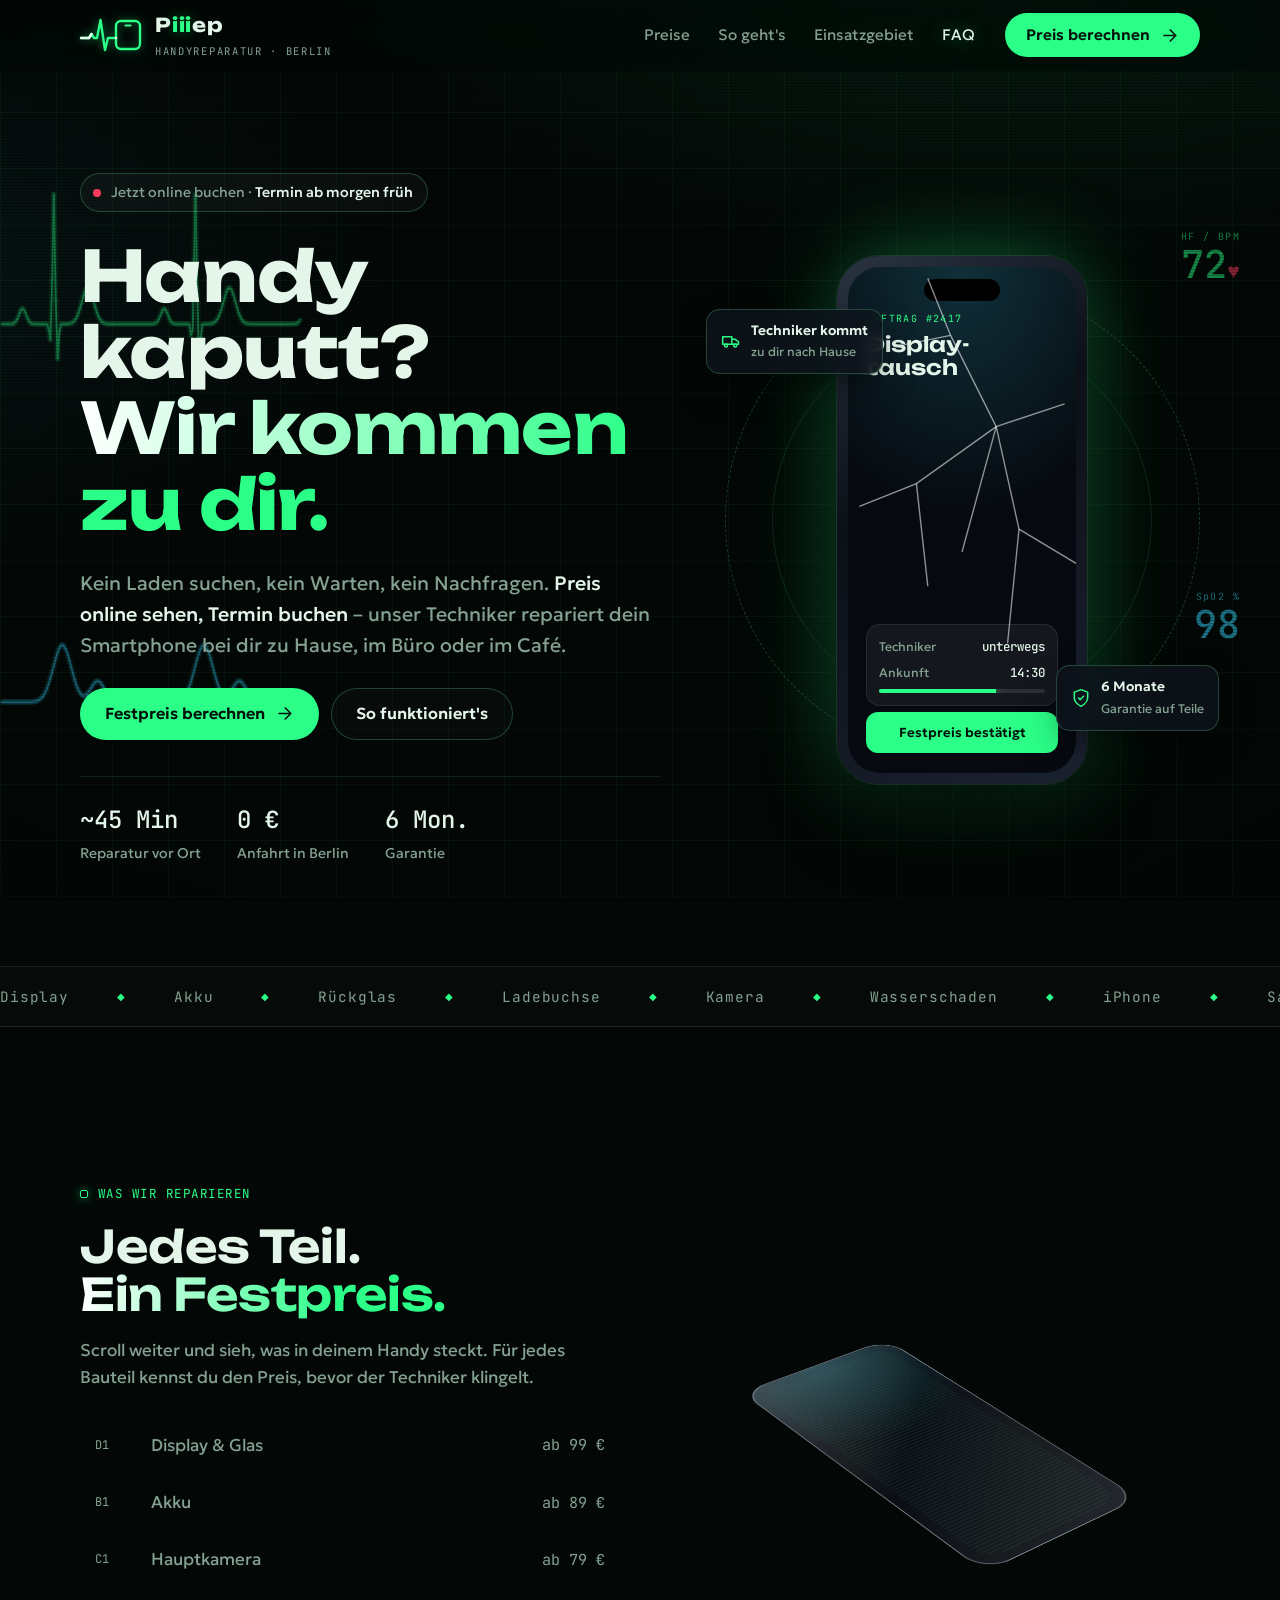
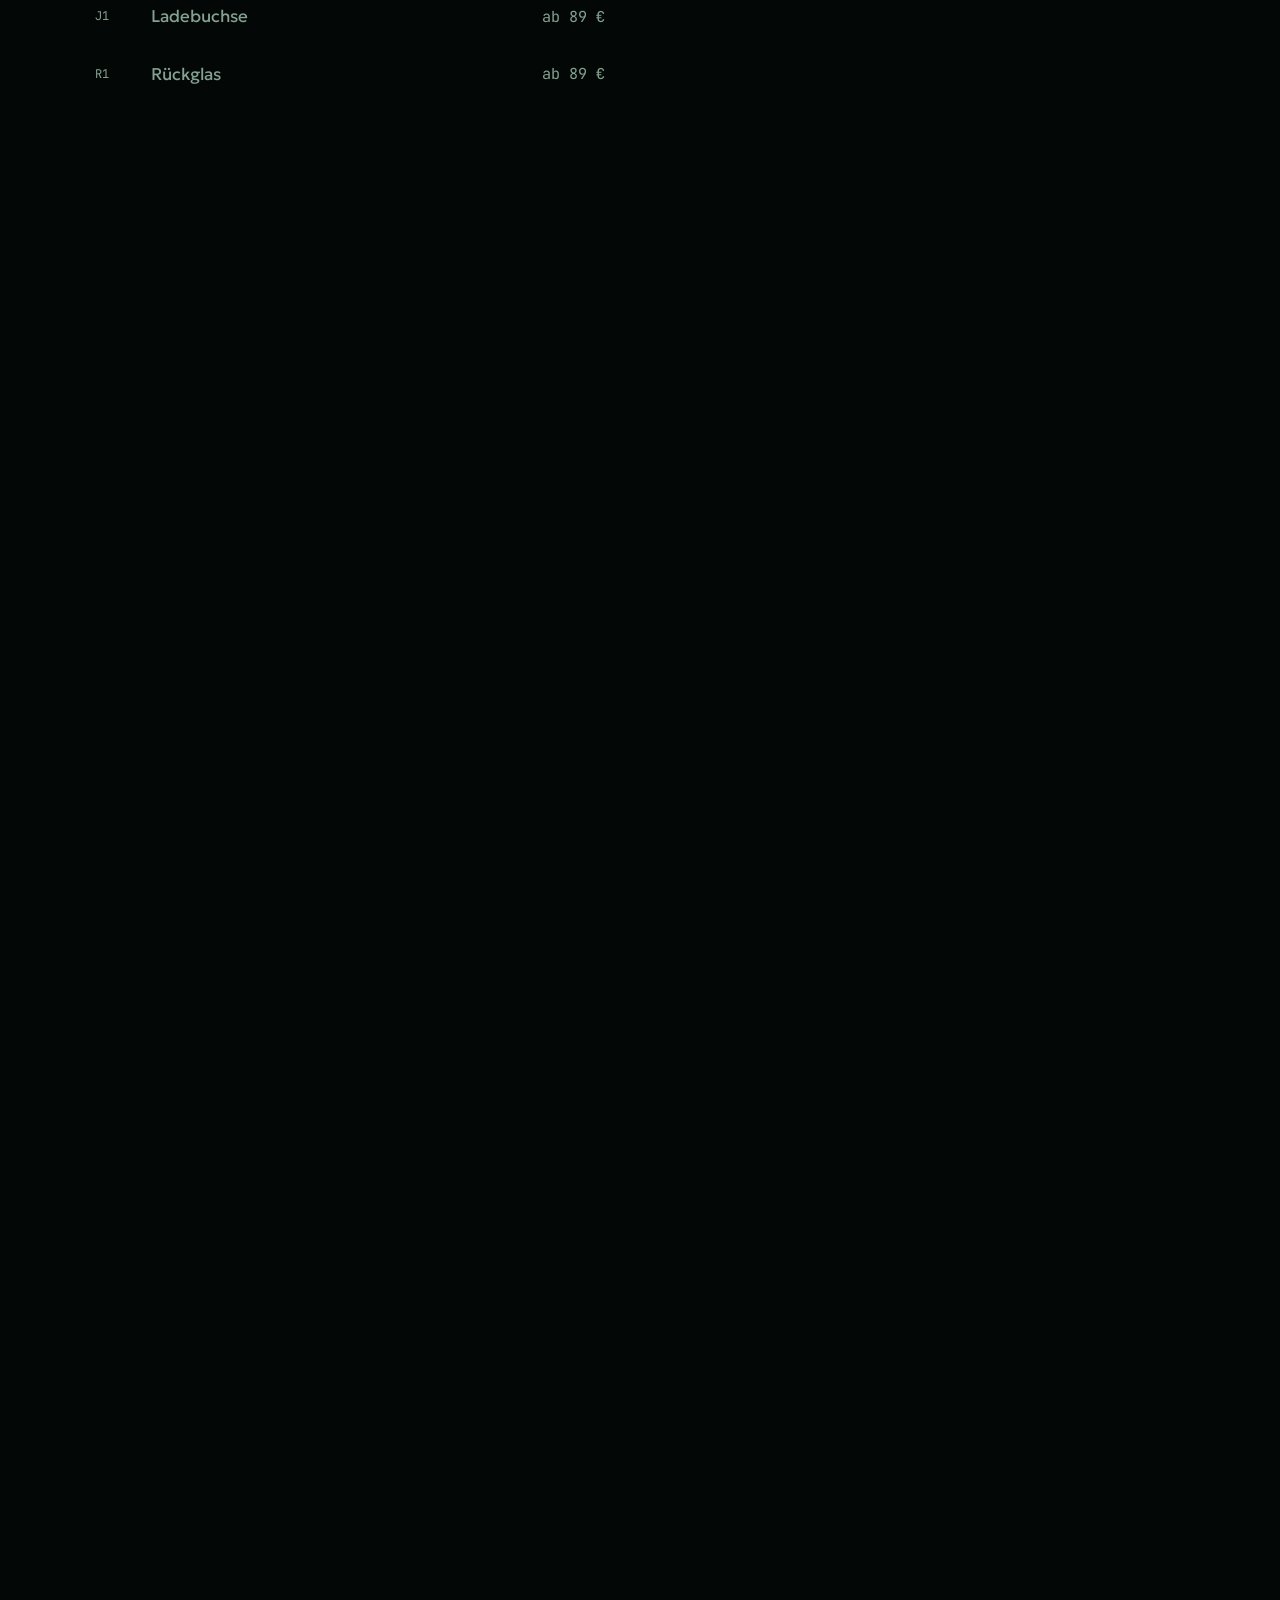
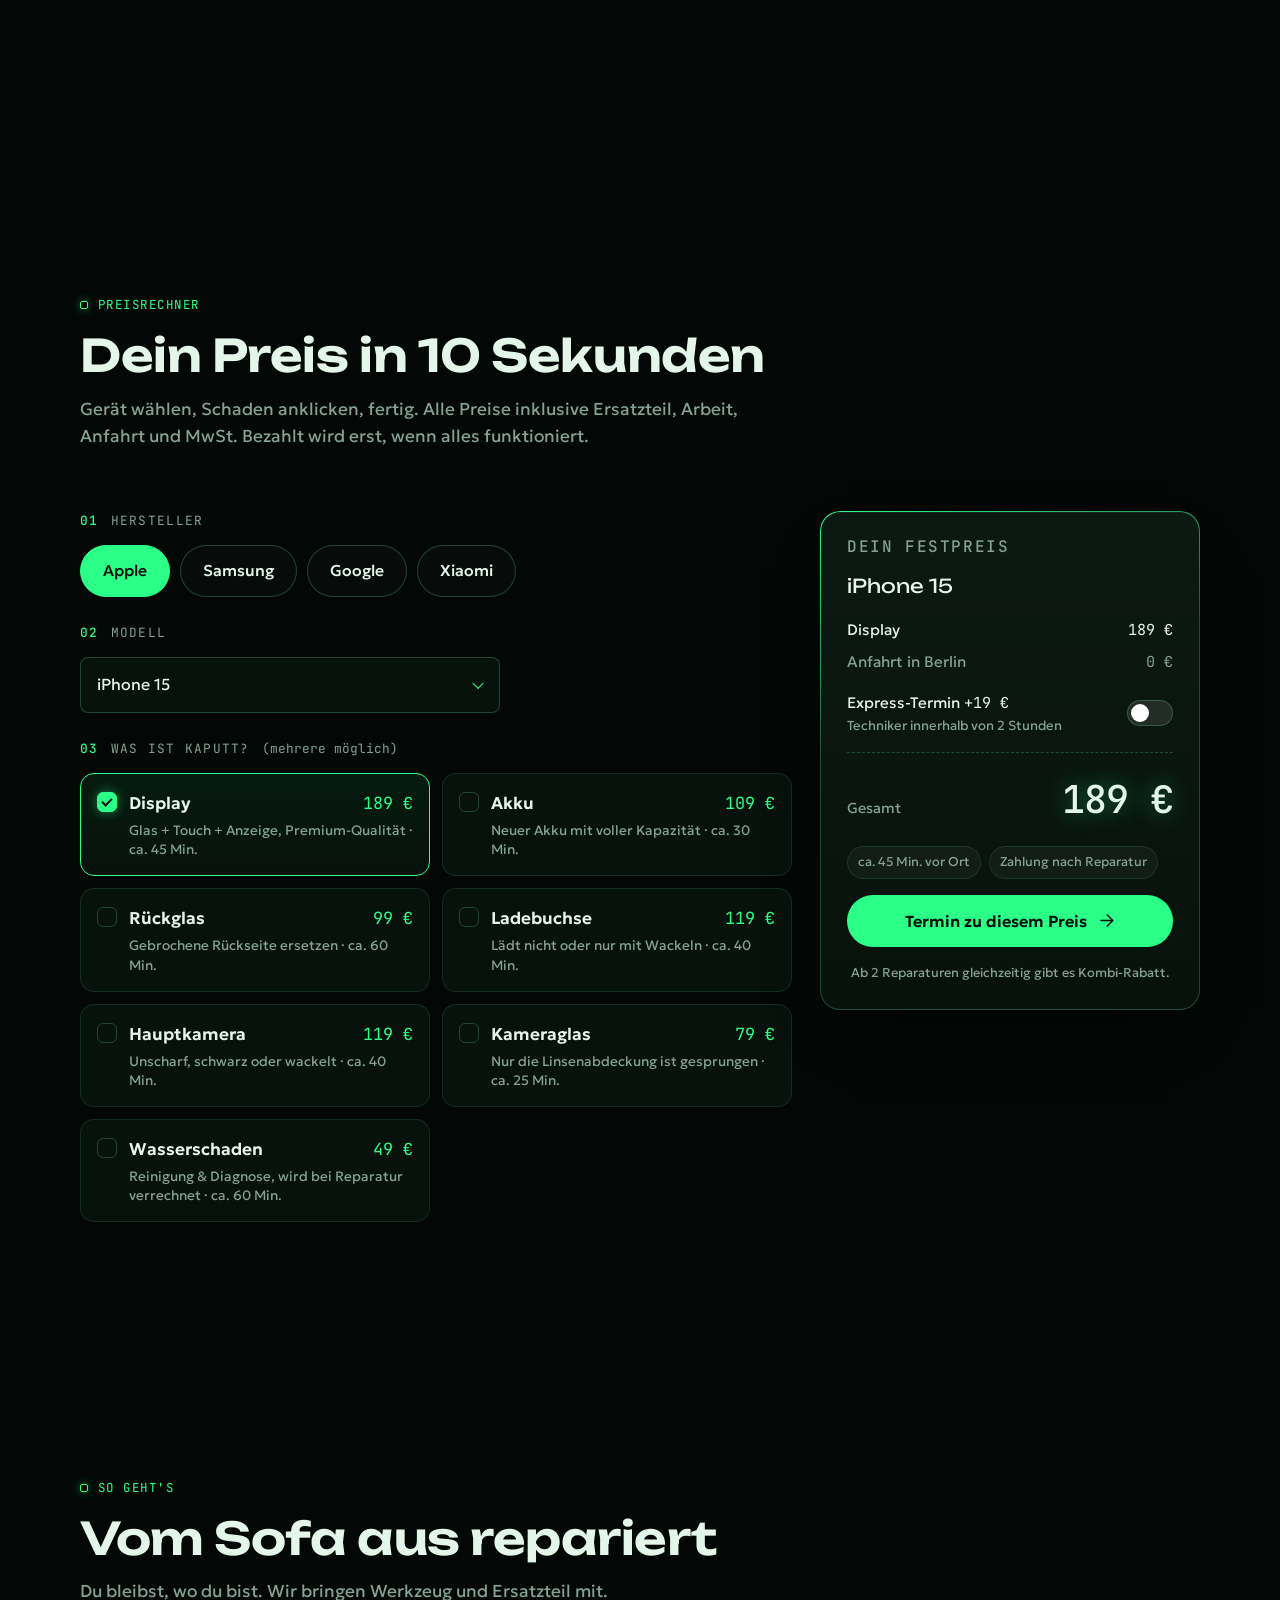
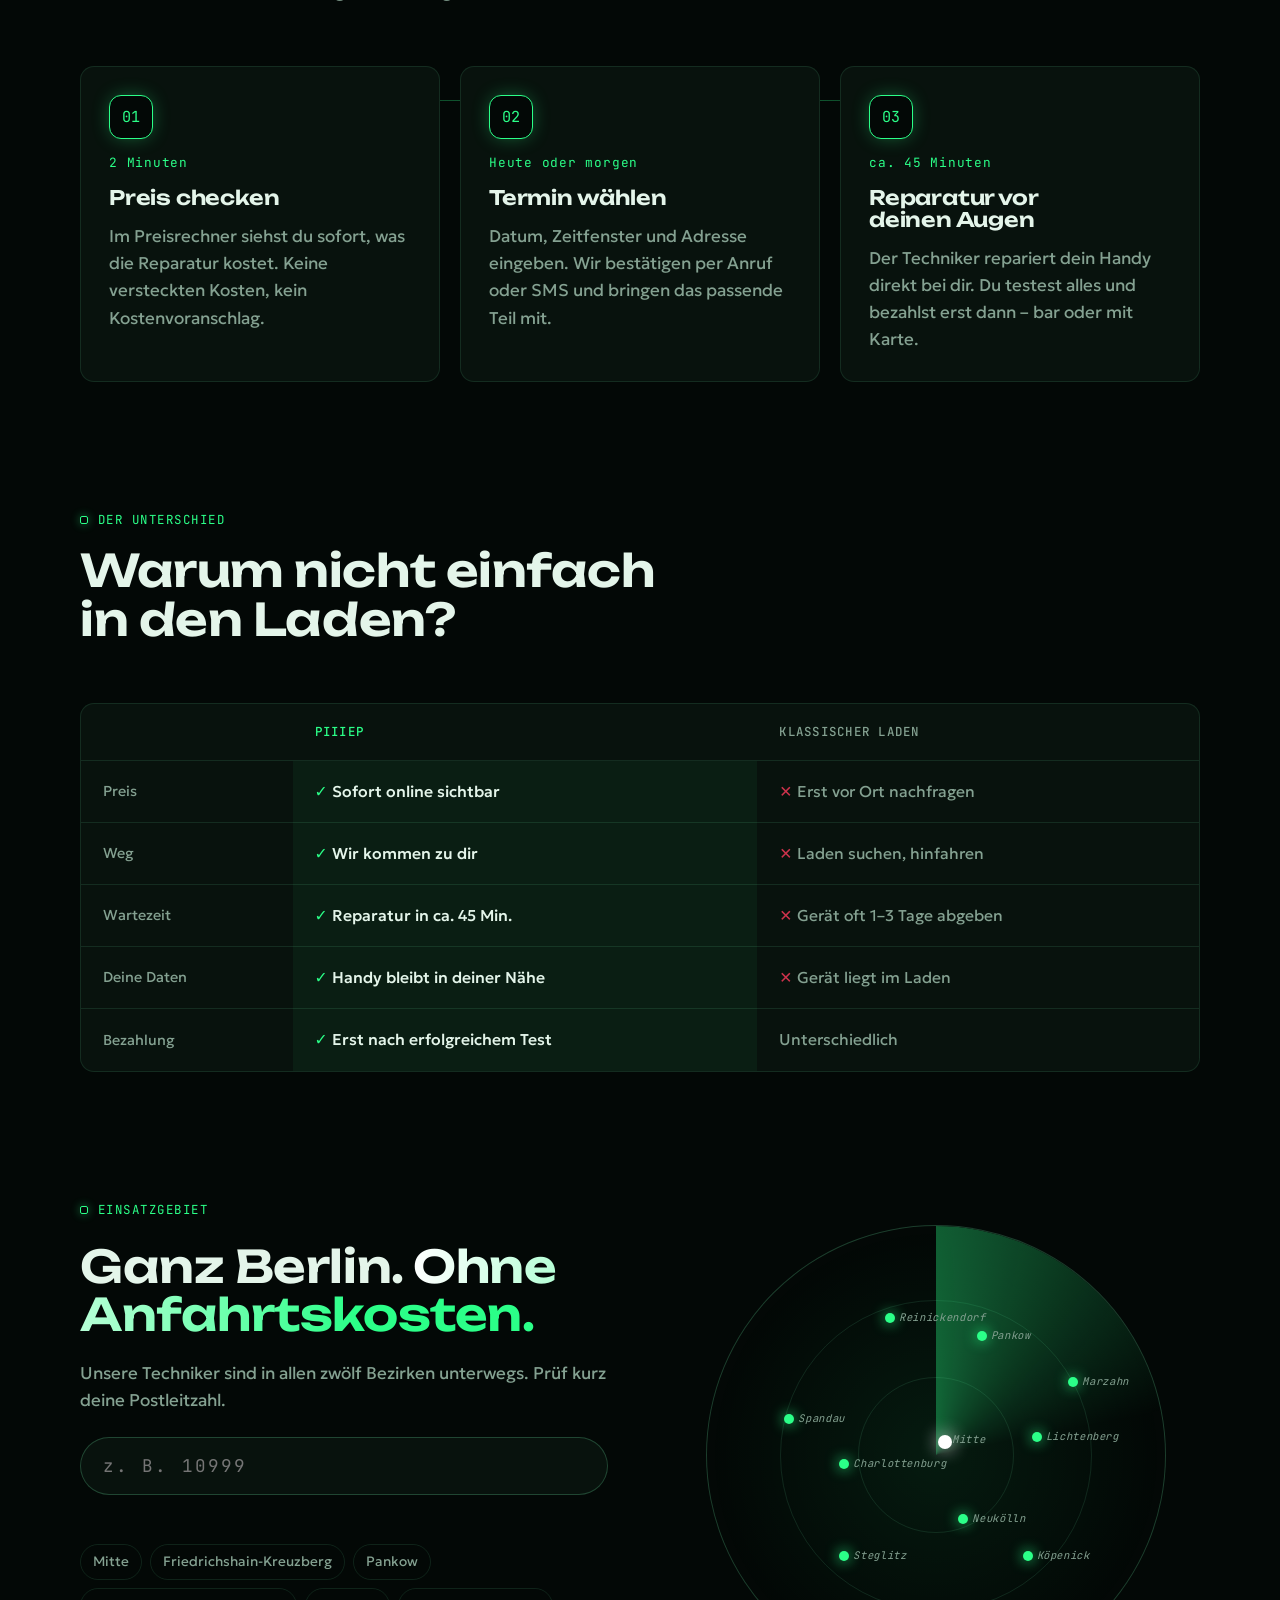
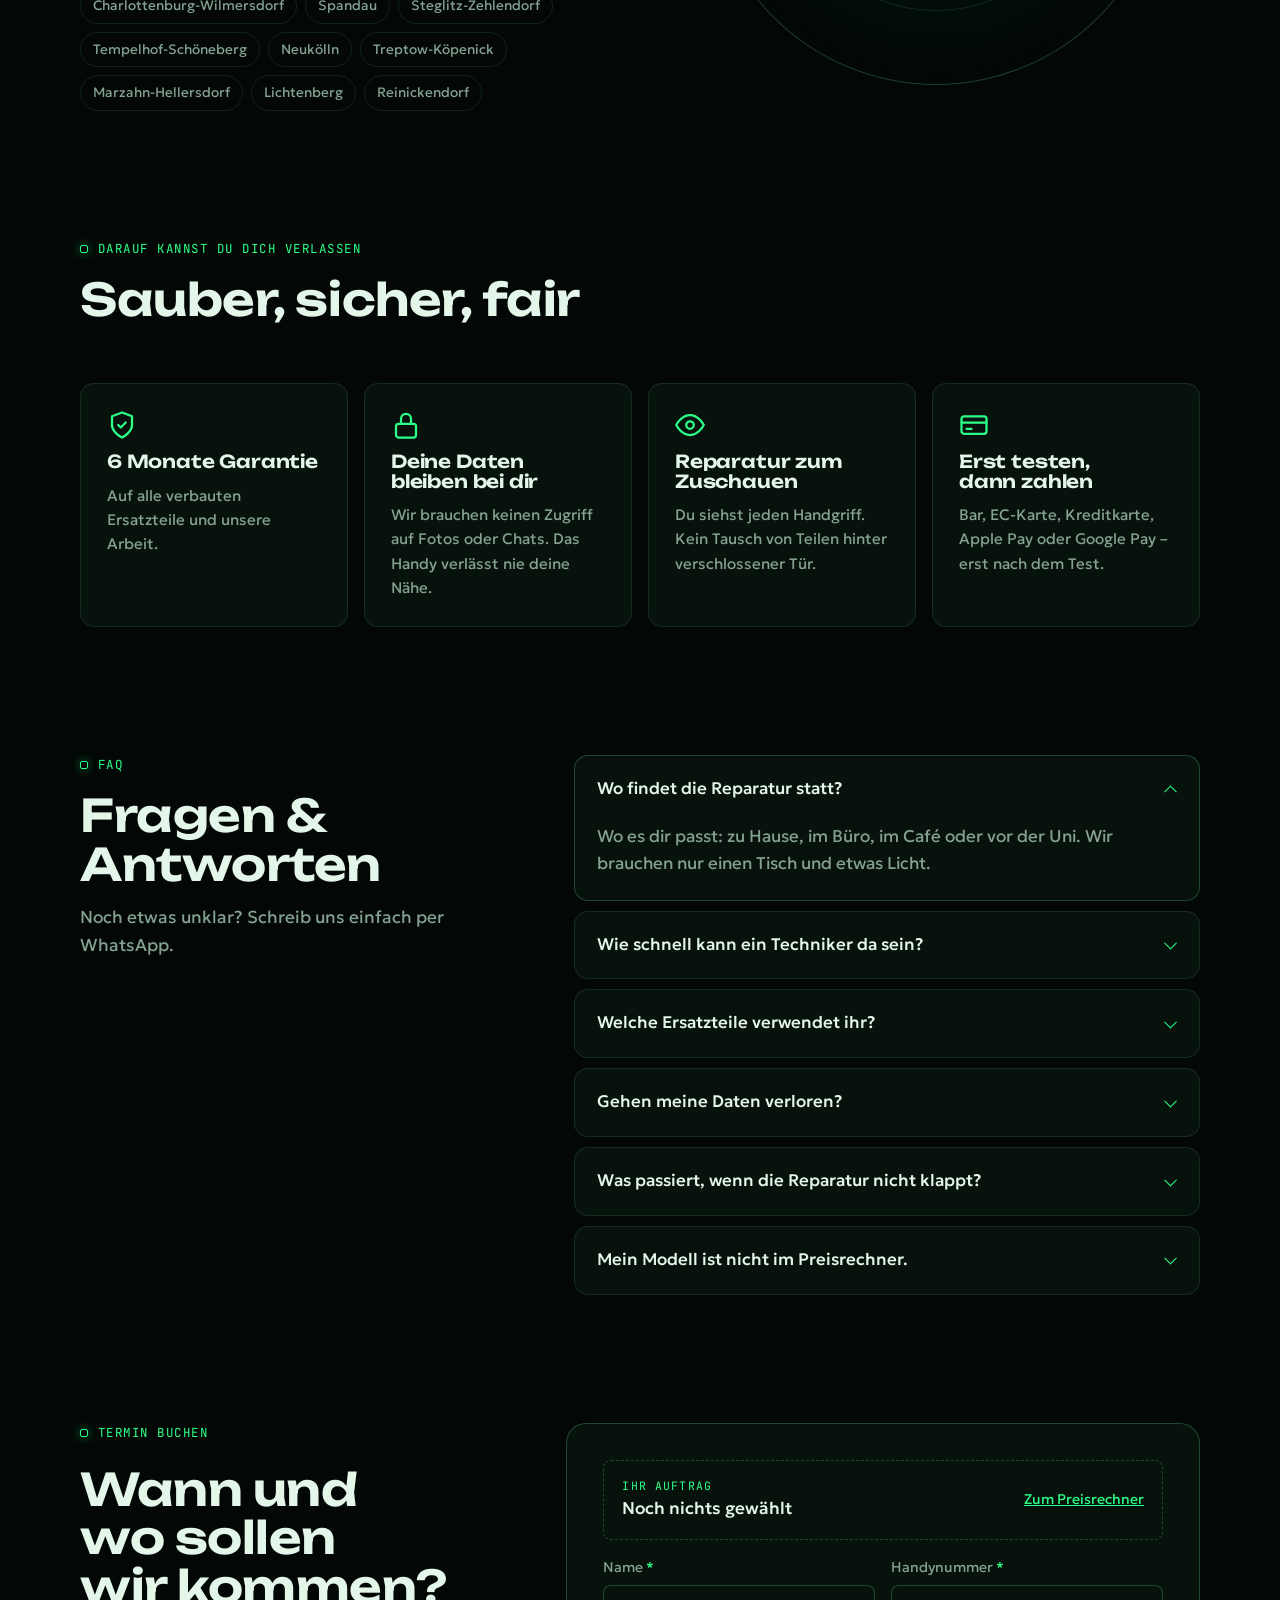
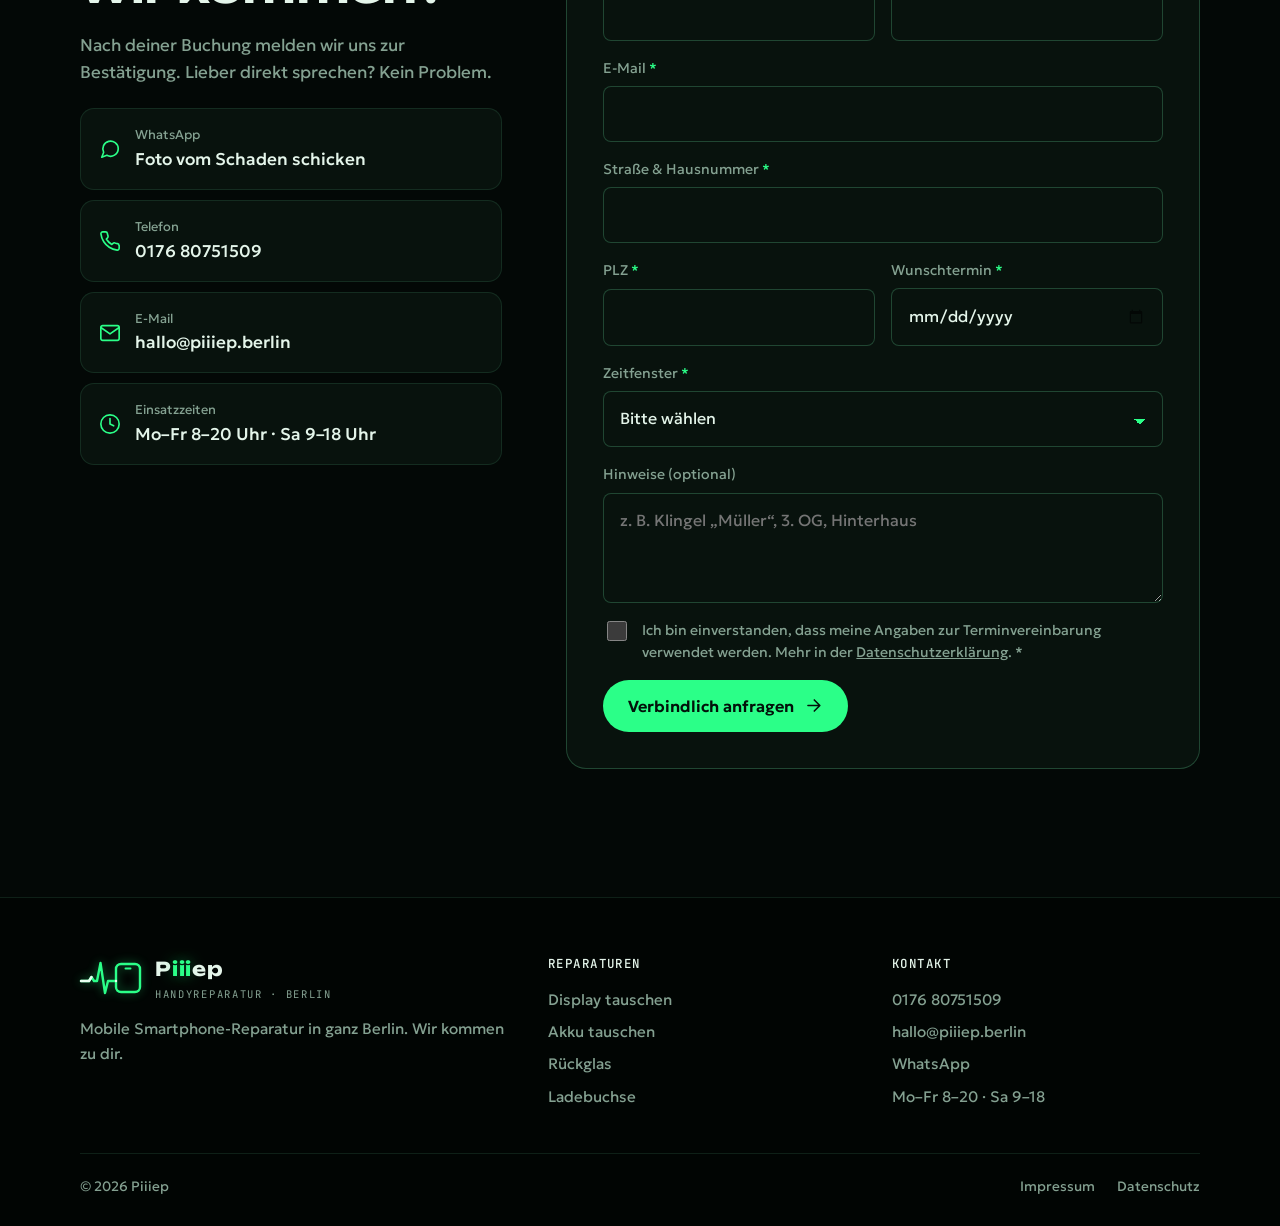
==== index.html @ a9939e65 "Vorschau der Piiiep-Website Co-Authored-By: Claude Opus 5.5 <noreply@anthropic.com> Claude-Session: " ====
<!DOCTYPE html>
<html lang="de">
<head>
  <meta charset="utf-8">
  <meta name="robots" content="noindex, nofollow"><!-- Vorschau: nicht bei Google anzeigen -->
  <meta name="viewport" content="width=device-width, initial-scale=1, viewport-fit=cover">
  <!-- KUNDE: Name, Titel & Beschreibung anpassen -->
  <title>Piiiep – Handyreparatur in Berlin, direkt bei dir zu Hause</title>
  <meta name="description" content="Mobile Handyreparatur in ganz Berlin: Preis online berechnen, Termin buchen, Techniker kommt zu dir. Display, Akku, Rückglas & mehr – oft in 45 Minuten, mit 6 Monaten Garantie.">
  <meta name="theme-color" content="#030806">
  <link rel="canonical" href="https://www.piiiep.berlin/">
  <link rel="icon" href="favicon.svg" type="image/svg+xml">
  <meta property="og:type" content="website">
  <meta property="og:title" content="Piiiep – Wir reparieren dein Handy bei dir zu Hause">
  <meta property="og:description" content="Festpreis online sehen, Termin buchen, fertig. Mobile Handyreparatur in ganz Berlin.">
  <meta property="og:locale" content="de_DE">

  <link rel="stylesheet" href="css/style.css">

  <script type="application/ld+json">
  {
    "@context": "https://schema.org",
    "@type": "LocalBusiness",
    "name": "Piiiep Handyreparatur Berlin",
    "url": "https://www.piiiep.berlin/",
    "telephone": "+49 176 80751509",
    "email": "hallo@piiiep.berlin",
    "areaServed": { "@type": "City", "name": "Berlin" },
    "address": { "@type": "PostalAddress", "streetAddress": "Musterstraße 1", "postalCode": "10115", "addressLocality": "Berlin", "addressCountry": "DE" },
    "priceRange": "€€",
    "openingHoursSpecification": [
      { "@type": "OpeningHoursSpecification", "dayOfWeek": ["Monday","Tuesday","Wednesday","Thursday","Friday"], "opens": "08:00", "closes": "20:00" },
      { "@type": "OpeningHoursSpecification", "dayOfWeek": "Saturday", "opens": "09:00", "closes": "18:00" }
    ]
  }
  </script>
</head>
<body>

<svg width="0" height="0" style="position:absolute" aria-hidden="true">
  <defs>
    <symbol id="i-arrow" viewBox="0 0 24 24" fill="none" stroke="currentColor" stroke-width="2" stroke-linecap="round" stroke-linejoin="round"><path d="M5 12h14M13 5l7 7-7 7"/></symbol>
    <symbol id="i-phone" viewBox="0 0 24 24" fill="none" stroke="currentColor" stroke-width="1.8" stroke-linecap="round" stroke-linejoin="round"><path d="M22 16.9v3a2 2 0 0 1-2.2 2 19.8 19.8 0 0 1-8.6-3.1 19.5 19.5 0 0 1-6-6A19.8 19.8 0 0 1 2.1 4.2 2 2 0 0 1 4.1 2h3a2 2 0 0 1 2 1.7c.1.9.4 1.8.7 2.7a2 2 0 0 1-.5 2.1L8 9.8a16 16 0 0 0 6 6l1.3-1.3a2 2 0 0 1 2.1-.4c.9.3 1.8.6 2.7.7a2 2 0 0 1 1.7 2z"/></symbol>
    <symbol id="i-chat" viewBox="0 0 24 24" fill="none" stroke="currentColor" stroke-width="1.8" stroke-linecap="round" stroke-linejoin="round"><path d="M21 11.5a8.4 8.4 0 0 1-12.4 7.4L3 21l2.1-5.4A8.4 8.4 0 1 1 21 11.5z"/></symbol>
    <symbol id="i-mail" viewBox="0 0 24 24" fill="none" stroke="currentColor" stroke-width="1.8" stroke-linecap="round" stroke-linejoin="round"><rect x="2" y="4" width="20" height="16" rx="2"/><path d="m22 6-10 7L2 6"/></symbol>
    <symbol id="i-van" viewBox="0 0 24 24" fill="none" stroke="currentColor" stroke-width="1.8" stroke-linecap="round" stroke-linejoin="round"><path d="M2 7h11v9H2zM13 10h4l4 3v3h-8z"/><circle cx="6" cy="17.5" r="1.8"/><circle cx="17" cy="17.5" r="1.8"/></symbol>
    <symbol id="i-shield" viewBox="0 0 24 24" fill="none" stroke="currentColor" stroke-width="1.8" stroke-linecap="round" stroke-linejoin="round"><path d="M12 22s8-4 8-10V5l-8-3-8 3v7c0 6 8 10 8 10z"/><path d="m9 12 2 2 4-4"/></symbol>
    <symbol id="i-eye" viewBox="0 0 24 24" fill="none" stroke="currentColor" stroke-width="1.8" stroke-linecap="round" stroke-linejoin="round"><path d="M1 12s4-8 11-8 11 8 11 8-4 8-11 8S1 12 1 12z"/><circle cx="12" cy="12" r="3"/></symbol>
    <symbol id="i-lock" viewBox="0 0 24 24" fill="none" stroke="currentColor" stroke-width="1.8" stroke-linecap="round" stroke-linejoin="round"><rect x="4" y="11" width="16" height="11" rx="2"/><path d="M8 11V7a4 4 0 0 1 8 0v4"/></symbol>
    <symbol id="i-card" viewBox="0 0 24 24" fill="none" stroke="currentColor" stroke-width="1.8" stroke-linecap="round" stroke-linejoin="round"><rect x="2" y="5" width="20" height="14" rx="2"/><path d="M2 10h20M6 15h4"/></symbol>
    <symbol id="i-clock" viewBox="0 0 24 24" fill="none" stroke="currentColor" stroke-width="1.8" stroke-linecap="round" stroke-linejoin="round"><circle cx="12" cy="12" r="10"/><path d="M12 6v6l4 2"/></symbol>
  </defs>
</svg>

<!-- Monitor-Display im Hintergrund (Kurven werden in js/main.js gezeichnet) -->
<div class="monitor" aria-hidden="true">
  <canvas id="monitor"></canvas>
  <div class="monitor-hud hr"><small>HF / BPM</small><b>72</b></div>
  <div class="monitor-hud sp"><small>SpO2 %</small><b>98</b></div>
</div>
<div class="progress" aria-hidden="true"></div>
<a class="skip" href="#main">Zum Inhalt springen</a>

<header class="header">
  <div class="wrap">
    <a class="logo" href="#top" aria-label="Piiiep – zur Startseite">
      <!-- Logo: EKG-Linie geht in ein Handy über (Farben in css/style.css, .logo) -->
      <svg class="logo-mark" viewBox="0 0 64 36" aria-hidden="true"><path d="M1 21H9l2.5-4 2.5 4H17L20.5 3 25 33l3-12H36V9a5 5 0 0 1 5-5h14a5 5 0 0 1 5 5v18a5 5 0 0 1-5 5H41a5 5 0 0 1-5-5v-6" fill="none" stroke="#2bff88" stroke-width="2.4" stroke-linecap="round" stroke-linejoin="round"/><path class="blip" d="M1 21H9l2.5-4 2.5 4H17L20.5 3 25 33l3-12H36V9a5 5 0 0 1 5-5h14a5 5 0 0 1 5 5v18a5 5 0 0 1-5 5H41a5 5 0 0 1-5-5v-6" pathLength="100" fill="none" stroke="#eafff2" stroke-width="2.4" stroke-linecap="round" stroke-linejoin="round"/><path d="M45.5 8.5h5" stroke="#2bff88" stroke-width="2" stroke-linecap="round"/></svg>
      <span><span class="logo-name">P<span>iii</span>ep</span><span class="logo-sub">Handyreparatur · Berlin</span></span>
    </a>
    <button class="nav-toggle" type="button" aria-controls="nav" aria-expanded="false" aria-label="Menü"><span></span></button>
    <nav class="nav" id="nav" aria-label="Hauptmenü">
      <ul>
        <li><a href="#preise">Preise</a></li>
        <li><a href="#ablauf">So geht's</a></li>
        <li><a href="#gebiet">Einsatzgebiet</a></li>
        <li><a href="#faq">FAQ</a></li>
      </ul>
      <a class="btn btn-accent" href="#preise">Preis berechnen <svg><use href="#i-arrow"/></svg></a>
    </nav>
  </div>
</header>

<main id="main">

  <!-- ================= HERO ================= -->
  <section class="hero" id="top">
    <div class="wrap">
      <div class="hero-copy">
        <span class="live-pill reveal"><i></i><span id="live-state">Techniker in ganz Berlin im Einsatz</span></span>
        <h1 class="reveal" style="--d:.08s">Handy kaputt?<br><span class="grad">Wir kommen zu dir.</span></h1>
        <p class="hero-lead reveal" style="--d:.16s">Kein Laden suchen, kein Warten, kein Nachfragen. <b>Preis online sehen, Termin buchen</b> – unser Techniker repariert dein Smartphone bei dir zu Hause, im Büro oder im Café.</p>
        <div class="hero-actions reveal" style="--d:.24s">
          <a class="btn btn-accent" href="#preise">Festpreis berechnen <svg><use href="#i-arrow"/></svg></a>
          <a class="btn btn-line" href="#ablauf">So funktioniert's</a>
        </div>
        <div class="hero-stats reveal" style="--d:.32s">
          <div><b>~45 Min</b><span>Reparatur vor Ort</span></div>
          <div><b>0 €</b><span>Anfahrt in Berlin</span></div>
          <div><b><span data-garantie>6</span> Mon.</b><span>Garantie</span></div>
        </div>
      </div>

      <div class="hero-visual reveal-scale" aria-hidden="true">
        <div class="orbit"></div>
        <div class="orbit o2"></div>
        <div class="phone">
          <div class="phone-screen">
            <svg class="crack" viewBox="0 0 200 420" preserveAspectRatio="none"><g fill="none" stroke="rgba(255,255,255,.55)" stroke-width="1.2"><path d="M130 140 L90 60 L70 10"/><path d="M130 140 L190 120"/><path d="M130 140 L150 230 L140 330"/><path d="M130 140 L60 190 L10 210"/><path d="M130 140 L100 250"/><path d="M90 60 L40 70"/><path d="M150 230 L200 260"/><path d="M60 190 L70 280"/></g></svg>
            <div class="scan"></div>
            <div class="ps-row">
              <span class="ps-label">Auftrag #2417</span>
              <span class="ps-big">Display-<br>tausch</span>
            </div>
            <div class="ps-row">
              <div class="ps-card">
                <div class="l"><span>Techniker</span><b>unterwegs</b></div>
                <div class="l"><span>Ankunft</span><b>14:30</b></div>
                <div class="ps-bar"><i></i></div>
              </div>
              <div class="ps-btn">Festpreis bestätigt</div>
            </div>
          </div>
        </div>
        <div class="chip-float c1"><svg><use href="#i-van"/></svg><div><b>Techniker kommt</b><span>zu dir nach Hause</span></div></div>
        <div class="chip-float c2"><svg><use href="#i-shield"/></svg><div><b><span data-garantie>6</span> Monate</b><span>Garantie auf Teile</span></div></div>
      </div>
    </div>
  </section>

  <!-- ================= LAUFBAND ================= -->
  <div class="ticker" aria-hidden="true">
    <div class="ticker-track">
      <span>Display</span><span>Akku</span><span>Rückglas</span><span>Ladebuchse</span><span>Kamera</span><span>Wasserschaden</span><span>iPhone</span><span>Samsung</span><span>Google Pixel</span><span>Xiaomi</span>
      <span>Display</span><span>Akku</span><span>Rückglas</span><span>Ladebuchse</span><span>Kamera</span><span>Wasserschaden</span><span>iPhone</span><span>Samsung</span><span>Google Pixel</span><span>Xiaomi</span>
    </div>
  </div>

  <!-- ================= EXPLOSIONSZEICHNUNG ================= -->
  <section class="explode" aria-label="Was wir reparieren">
    <div class="explode-sticky">
      <div class="wrap explode-grid">
        <div class="explode-copy">
          <span class="tag">Was wir reparieren</span>
          <h2>Jedes Teil. <span class="grad">Ein Festpreis.</span></h2>
          <p>Scroll weiter und sieh, was in deinem Handy steckt. Für jedes Bauteil kennst du den Preis, bevor der Techniker klingelt.</p>
          <p class="explode-head-mobile tag">Scrollen zum Zerlegen</p>
          <ul class="parts">
            <li data-layer="glass screen"><span class="ref">D1</span><span>Display &amp; Glas</span><span class="price" data-min="display">ab 99 €</span></li>
            <li data-layer="bat"><span class="ref">B1</span><span>Akku</span><span class="price" data-min="akku">ab 89 €</span></li>
            <li data-layer="board"><span class="ref">C1</span><span>Hauptkamera</span><span class="price" data-min="kamera">ab 79 €</span></li>
            <li data-layer="port"><span class="ref">J1</span><span>Ladebuchse</span><span class="price" data-min="lade">ab 89 €</span></li>
            <li data-layer="back"><span class="ref">R1</span><span>Rückglas</span><span class="price" data-min="rueck">ab 89 €</span></li>
          </ul>
        </div>
        <div class="stage" aria-hidden="true">
          <div class="stack">
            <div class="layer l-back"   data-i="0" data-name="back"></div>
            <div class="layer l-board"  data-i="1" data-name="board"></div>
            <div class="layer l-bat"    data-i="1.6" data-name="bat"><span>3.800 mAh</span></div>
            <div class="layer l-port"   data-i="2" data-name="port"></div>
            <div class="layer l-screen" data-i="3" data-name="screen"></div>
            <div class="layer l-glass"  data-i="4" data-name="glass"></div>
          </div>
        </div>
      </div>
    </div>
  </section>

  <!-- ================= PREISRECHNER ================= -->
  <section class="section" id="preise">
    <div class="wrap">
      <div class="section-head reveal">
        <span class="tag">Preisrechner</span>
        <h2>Dein Preis in 10 Sekunden</h2>
        <p>Gerät wählen, Schaden anklicken, fertig. Alle Preise inklusive Ersatzteil, Arbeit, Anfahrt und MwSt. Bezahlt wird erst, wenn alles funktioniert.</p>
      </div>

      <div class="calc">
        <div class="calc-main">
          <div class="step reveal">
            <div class="step-label"><b>01</b> Hersteller</div>
            <div class="brands" id="brands"></div>
          </div>
          <div class="step reveal">
            <div class="step-label"><b>02</b> Modell</div>
            <div class="select-wrap"><select class="select" id="model" aria-label="Modell wählen"></select></div>
          </div>
          <div class="step reveal">
            <div class="step-label"><b>03</b> Was ist kaputt? <span style="text-transform:none;letter-spacing:0">(mehrere möglich)</span></div>
            <div class="repairs" id="repairs"></div>
          </div>
        </div>

        <aside class="summary reveal" aria-live="polite">
          <h3>Dein Festpreis</h3>
          <div class="sum-device" id="sum-device">–</div>
          <ul class="sum-lines" id="sum-lines"></ul>
          <label class="toggle" for="express">
            <span>Express-Termin <span class="mono" id="express-price">+19 €</span><small>Techniker innerhalb von 2 Stunden</small></span>
            <input type="checkbox" id="express">
          </label>
          <div class="sum-total"><span>Gesamt</span><b id="sum-total">0 €</b></div>
          <div class="sum-meta"><span id="sum-time">–</span><span>Zahlung nach Reparatur</span></div>
          <button class="btn btn-accent" id="to-booking" type="button">Termin zu diesem Preis <svg><use href="#i-arrow"/></svg></button>
          <p class="fine">Ab 2 Reparaturen gleichzeitig gibt es Kombi-Rabatt.</p>
        </aside>
      </div>
    </div>
  </section>

  <!-- ================= ABLAUF ================= -->
  <section class="section" id="ablauf">
    <div class="wrap">
      <div class="section-head reveal">
        <span class="tag">So geht's</span>
        <h2>Vom Sofa aus repariert</h2>
        <p>Du bleibst, wo du bist. Wir bringen Werkzeug und Ersatzteil mit.</p>
      </div>
      <ol class="flow">
        <li class="reveal"><span class="n">01</span><span class="time">2 Minuten</span><h3>Preis checken</h3><p>Im Preisrechner siehst du sofort, was die Reparatur kostet. Keine versteckten Kosten, kein Kostenvoranschlag.</p></li>
        <li class="reveal" style="--d:.12s"><span class="n">02</span><span class="time">Heute oder morgen</span><h3>Termin wählen</h3><p>Datum, Zeitfenster und Adresse eingeben. Wir bestätigen per Anruf oder SMS und bringen das passende Teil mit.</p></li>
        <li class="reveal" style="--d:.24s"><span class="n">03</span><span class="time">ca. 45 Minuten</span><h3>Reparatur vor deinen Augen</h3><p>Der Techniker repariert dein Handy direkt bei dir. Du testest alles und bezahlst erst dann – bar oder mit Karte.</p></li>
      </ol>
    </div>
  </section>

  <!-- ================= VERGLEICH ================= -->
  <section class="section" style="padding-top:0">
    <div class="wrap">
      <div class="section-head reveal">
        <span class="tag">Der Unterschied</span>
        <h2>Warum nicht einfach in den Laden?</h2>
      </div>
      <div class="compare-wrap reveal">
        <table class="compare">
          <thead><tr><th></th><th class="us">Piiiep</th><th>Klassischer Laden</th></tr></thead>
          <tbody>
            <tr><td>Preis</td><td class="us yes">Sofort online sichtbar</td><td class="them no">Erst vor Ort nachfragen</td></tr>
            <tr><td>Weg</td><td class="us yes">Wir kommen zu dir</td><td class="them no">Laden suchen, hinfahren</td></tr>
            <tr><td>Wartezeit</td><td class="us yes">Reparatur in ca. 45 Min.</td><td class="them no">Gerät oft 1–3 Tage abgeben</td></tr>
            <tr><td>Deine Daten</td><td class="us yes">Handy bleibt in deiner Nähe</td><td class="them no">Gerät liegt im Laden</td></tr>
            <tr><td>Bezahlung</td><td class="us yes">Erst nach erfolgreichem Test</td><td class="them">Unterschiedlich</td></tr>
          </tbody>
        </table>
      </div>
    </div>
  </section>

  <!-- ================= EINSATZGEBIET ================= -->
  <section class="section" id="gebiet" style="padding-top:0">
    <div class="wrap area">
      <div class="area-copy reveal">
        <span class="tag">Einsatzgebiet</span>
        <h2>Ganz Berlin. <span class="grad">Ohne Anfahrtskosten.</span></h2>
        <p>Unsere Techniker sind in allen zwölf Bezirken unterwegs. Prüf kurz deine Postleitzahl.</p>
        <div>
          <div class="plz">
            <input id="plz" inputmode="numeric" autocomplete="postal-code" placeholder="z. B. 10999" aria-label="Postleitzahl prüfen">
          </div>
          <p class="plz-msg" id="plz-msg" role="status" aria-live="polite"></p>
        </div>
        <div class="districts">
          <span>Mitte</span><span>Friedrichshain-Kreuzberg</span><span>Pankow</span><span>Charlottenburg-Wilmersdorf</span><span>Spandau</span><span>Steglitz-Zehlendorf</span><span>Tempelhof-Schöneberg</span><span>Neukölln</span><span>Treptow-Köpenick</span><span>Marzahn-Hellersdorf</span><span>Lichtenberg</span><span>Reinickendorf</span>
        </div>
      </div>
      <div class="radar reveal-scale" aria-hidden="true">
        <div class="sweep"></div>
        <i class="dot hq" style="left:52%;top:47%" data-name="Mitte"></i>
        <i class="dot" style="left:18%;top:42%" data-name="Spandau"></i>
        <i class="dot" style="left:40%;top:20%" data-name="Reinickendorf"></i>
        <i class="dot" style="left:60%;top:24%" data-name="Pankow"></i>
        <i class="dot" style="left:72%;top:46%" data-name="Lichtenberg"></i>
        <i class="dot" style="left:80%;top:34%" data-name="Marzahn"></i>
        <i class="dot" style="left:70%;top:72%" data-name="Köpenick"></i>
        <i class="dot" style="left:56%;top:64%" data-name="Neukölln"></i>
        <i class="dot" style="left:30%;top:72%" data-name="Steglitz"></i>
        <i class="dot" style="left:30%;top:52%" data-name="Charlottenburg"></i>
      </div>
    </div>
  </section>

  <!-- ================= VERTRAUEN ================= -->
  <section class="section" style="padding-top:0">
    <div class="wrap">
      <div class="section-head reveal">
        <span class="tag">Darauf kannst du dich verlassen</span>
        <h2>Sauber, sicher, fair</h2>
      </div>
      <div class="trust-grid">
        <article class="trust-card reveal"><svg><use href="#i-shield"/></svg><h3><span data-garantie>6</span> Monate Garantie</h3><p>Auf alle verbauten Ersatzteile und unsere Arbeit.</p></article>
        <article class="trust-card reveal" style="--d:.08s"><svg><use href="#i-lock"/></svg><h3>Deine Daten bleiben bei dir</h3><p>Wir brauchen keinen Zugriff auf Fotos oder Chats. Das Handy verlässt nie deine Nähe.</p></article>
        <article class="trust-card reveal" style="--d:.16s"><svg><use href="#i-eye"/></svg><h3>Reparatur zum Zuschauen</h3><p>Du siehst jeden Handgriff. Kein Tausch von Teilen hinter verschlossener Tür.</p></article>
        <article class="trust-card reveal" style="--d:.24s"><svg><use href="#i-card"/></svg><h3>Erst testen, dann zahlen</h3><p>Bar, EC-Karte, Kreditkarte, Apple Pay oder Google Pay – erst nach dem Test.</p></article>
      </div>
    </div>
  </section>

  <!-- ================= FAQ ================= -->
  <section class="section" id="faq" style="padding-top:0">
    <div class="wrap faq">
      <div class="section-head reveal">
        <span class="tag">FAQ</span>
        <h2>Fragen &amp; Antworten</h2>
        <p>Noch etwas unklar? Schreib uns einfach per WhatsApp.</p>
      </div>
      <div class="faq-list reveal">
        <details open><summary>Wo findet die Reparatur statt?</summary><p>Wo es dir passt: zu Hause, im Büro, im Café oder vor der Uni. Wir brauchen nur einen Tisch und etwas Licht.</p></details>
        <details><summary>Wie schnell kann ein Techniker da sein?</summary><p>Meist noch am selben oder am nächsten Tag. Mit dem Express-Termin sind wir innerhalb von zwei Stunden bei dir, wenn ein Techniker frei ist.</p></details>
        <details><summary>Welche Ersatzteile verwendet ihr?</summary><p>Hochwertige Ersatzteile in Premium-Qualität, auf Wunsch auch Originalteile gegen Aufpreis. Vor der Reparatur sagen wir dir genau, welches Teil verbaut wird.</p></details>
        <details><summary>Gehen meine Daten verloren?</summary><p>Bei Display-, Akku- und den meisten anderen Reparaturen bleiben alle Daten erhalten. Ein aktuelles Backup empfehlen wir trotzdem immer.</p></details>
        <details><summary>Was passiert, wenn die Reparatur nicht klappt?</summary><p>Dann zahlst du nichts für die Reparatur. Bei Wasserschäden fällt nur die Diagnose-Pauschale an.</p></details>
        <details><summary>Mein Modell ist nicht im Preisrechner.</summary><p>Wähle „Anderes Modell“ oder schreib uns per WhatsApp mit Modell und Schaden. Du bekommst innerhalb kurzer Zeit einen Festpreis.</p></details>
      </div>
    </div>
  </section>

  <!-- ================= BUCHUNG ================= -->
  <section class="section" id="buchen" style="padding-top:0">
    <div class="wrap book">
      <div class="book-info reveal">
        <span class="tag">Termin buchen</span>
        <h2>Wann und wo sollen wir kommen?</h2>
        <p>Nach deiner Buchung melden wir uns zur Bestätigung. Lieber direkt sprechen? Kein Problem.</p>
        <ul class="contact-list">
          <li><a href="https://wa.me/4917680751509" target="_blank" rel="noopener"><svg><use href="#i-chat"/></svg><span><small>WhatsApp</small><b>Foto vom Schaden schicken</b></span></a></li>
          <li><a href="tel:+4917680751509"><svg><use href="#i-phone"/></svg><span><small>Telefon</small><b>0176 80751509</b></span></a></li>
          <li><a href="mailto:hallo@piiiep.berlin"><svg><use href="#i-mail"/></svg><span><small>E-Mail</small><b>hallo@piiiep.berlin</b></span></a></li>
          <li><div><svg><use href="#i-clock"/></svg><span><small>Einsatzzeiten</small><b>Mo–Fr 8–20 Uhr · Sa 9–18 Uhr</b></span></div></li>
        </ul>
      </div>

      <form class="form reveal" id="booking-form" novalidate>
        <input type="hidden" name="access_key" value="">
        <input type="hidden" name="subject" value="Neue Reparatur-Buchung über die Website">
        <input type="hidden" name="from_name" value="Website Piiiep">
        <input type="hidden" name="geraet" id="f-geraet">
        <input type="hidden" name="reparatur" id="f-reparatur">
        <input type="hidden" name="preis" id="f-preis">
        <label class="hp">Nicht ausfüllen <input type="checkbox" name="botcheck" tabindex="-1" autocomplete="off"></label>

        <div class="booked empty" id="booked"><div><small>Ihr Auftrag</small><b>Noch nichts gewählt</b></div><a href="#preise">Zum Preisrechner</a></div>

        <div class="field"><label for="f-name">Name <span class="req">*</span></label><input id="f-name" name="name" autocomplete="name" required></div>
        <div class="field"><label for="f-phone">Handynummer <span class="req">*</span></label><input id="f-phone" name="telefon" type="tel" autocomplete="tel" required></div>
        <div class="field full"><label for="f-email">E-Mail <span class="req">*</span></label><input id="f-email" name="email" type="email" autocomplete="email" required></div>
        <div class="field full"><label for="f-street">Straße &amp; Hausnummer <span class="req">*</span></label><input id="f-street" name="strasse" autocomplete="street-address" required></div>
        <div class="field"><label for="f-plz">PLZ <span class="req">*</span></label><input id="f-plz" name="plz" inputmode="numeric" autocomplete="postal-code" required pattern="\d{5}"></div>
        <div class="field"><label for="f-date">Wunschtermin <span class="req">*</span></label><input id="f-date" name="datum" type="date" required></div>
        <div class="field full"><label for="f-slot">Zeitfenster <span class="req">*</span></label>
          <select id="f-slot" name="zeitfenster" required>
            <option value="">Bitte wählen</option>
            <option>08:00 – 10:00</option><option>10:00 – 12:00</option><option>12:00 – 14:00</option>
            <option>14:00 – 16:00</option><option>16:00 – 18:00</option><option>18:00 – 20:00</option>
          </select>
        </div>
        <div class="field full"><label for="f-msg">Hinweise (optional)</label><textarea id="f-msg" name="nachricht" placeholder="z. B. Klingel „Müller“, 3. OG, Hinterhaus"></textarea></div>
        <label class="consent full" for="f-consent"><input id="f-consent" type="checkbox" name="datenschutz" value="akzeptiert" required><span>Ich bin einverstanden, dass meine Angaben zur Terminvereinbarung verwendet werden. Mehr in der <a href="datenschutz.html">Datenschutzerklärung</a>. <span class="req">*</span></span></label>
        <div class="form-footer full">
          <button class="btn btn-accent" type="submit">Verbindlich anfragen <svg><use href="#i-arrow"/></svg></button>
          <p class="form-status" role="status" aria-live="polite"></p>
        </div>
      </form>
    </div>
  </section>
</main>

<footer class="footer">
  <div class="wrap">
    <div class="footer-grid">
      <div>
        <a class="logo" href="#top">
          <svg class="logo-mark" viewBox="0 0 64 36" aria-hidden="true"><path d="M1 21H9l2.5-4 2.5 4H17L20.5 3 25 33l3-12H36V9a5 5 0 0 1 5-5h14a5 5 0 0 1 5 5v18a5 5 0 0 1-5 5H41a5 5 0 0 1-5-5v-6" fill="none" stroke="#2bff88" stroke-width="2.4" stroke-linecap="round" stroke-linejoin="round"/><path class="blip" d="M1 21H9l2.5-4 2.5 4H17L20.5 3 25 33l3-12H36V9a5 5 0 0 1 5-5h14a5 5 0 0 1 5 5v18a5 5 0 0 1-5 5H41a5 5 0 0 1-5-5v-6" pathLength="100" fill="none" stroke="#eafff2" stroke-width="2.4" stroke-linecap="round" stroke-linejoin="round"/><path d="M45.5 8.5h5" stroke="#2bff88" stroke-width="2" stroke-linecap="round"/></svg>
          <span><span class="logo-name">P<span>iii</span>ep</span><span class="logo-sub">Handyreparatur · Berlin</span></span>
        </a>
        <p>Mobile Smartphone-Reparatur in ganz Berlin. Wir kommen zu dir.</p>
      </div>
      <div>
        <h4>Reparaturen</h4>
        <ul><li><a href="#preise">Display tauschen</a></li><li><a href="#preise">Akku tauschen</a></li><li><a href="#preise">Rückglas</a></li><li><a href="#preise">Ladebuchse</a></li></ul>
      </div>
      <div>
        <h4>Kontakt</h4>
        <ul><li><a href="tel:+4917680751509">0176 80751509</a></li><li><a href="mailto:hallo@piiiep.berlin">hallo@piiiep.berlin</a></li><li><a href="https://wa.me/4917680751509" target="_blank" rel="noopener">WhatsApp</a></li><li>Mo–Fr 8–20 · Sa 9–18</li></ul>
      </div>
    </div>
    <div class="footer-bottom">
      <span>© <span data-year>2026</span> Piiiep</span>
      <ul><li><a href="impressum.html">Impressum</a></li><li><a href="datenschutz.html">Datenschutz</a></li></ul>
    </div>
  </div>
</footer>

<div class="mobilebar">
  <a class="btn btn-line" href="https://wa.me/4917680751509" target="_blank" rel="noopener" aria-label="WhatsApp"><svg><use href="#i-chat"/></svg></a>
  <a class="btn btn-accent" href="#preise">Preis: <span class="price-mini">–</span></a>
</div>

<script src="js/preise.js"></script>
<script src="js/main.js"></script>
</body>
</html>
---- css/style.css ----
/* =========================================================
   Piiiep – Mobile Handyreparatur Berlin
   Design: Herzmonitor (EKG-Grün, SpO2-Cyan, Alarm-Rot)
   Farben & Schriften zentral unter :root anpassen
   ========================================================= */

/* Schriften lokal (DSGVO: keine Verbindung zu Google). Lizenz: SIL Open Font License, fonts/LICENSE-OFL.txt */
@font-face { font-family: "Geologica"; src: url("../fonts/geologica.woff2") format("woff2"); font-weight: 100 900; font-style: normal; font-display: swap; }
@font-face { font-family: "Unbounded"; src: url("../fonts/unbounded.woff2") format("woff2"); font-weight: 200 900; font-style: normal; font-display: swap; }
@font-face { font-family: "JetBrains Mono"; src: url("../fonts/jetbrains-mono.woff2") format("woff2"); font-weight: 100 800; font-style: normal; font-display: swap; }

:root {
  --bg: #030806;              /* Monitor-Schwarz mit Grünstich */
  --bg-2: #06100b;
  --panel: #08120d;
  --panel-2: #0c1912;
  --line: rgba(120, 255, 180, .11);
  --line-strong: rgba(120, 255, 180, .22);
  --text: #e4f5ea;
  --muted: #84a191;
  --accent: #2bff88;          /* Hauptfarbe: EKG-Grün */
  --accent-ink: #02120a;      /* Text auf Akzentfarbe */
  --accent-soft: rgba(43, 255, 136, .12);
  --accent-glow: rgba(43, 255, 136, .45);
  --spo2: #35d8ff;            /* zweite Monitor-Kurve (Sauerstoff) */
  --heart: #ff3b5c;           /* Herzschlag / Alarm */
  --ok: #2bff88;
  --warn: #ffd23f;
  --err: #ff3b5c;

  --font-display: "Unbounded", "Arial Black", system-ui, sans-serif;
  --font-body: "Geologica", "Segoe UI", system-ui, -apple-system, sans-serif;
  --font-mono: "JetBrains Mono", ui-monospace, "SFMono-Regular", Menlo, monospace;

  --wrap: 1200px;
  --gutter: clamp(16px, 4vw, 40px);
  --r: 14px;
  --r-sm: 8px;
  --header-h: 70px;

  color-scheme: dark;
}

*, *::before, *::after { box-sizing: border-box; }
html { scroll-behavior: smooth; scroll-padding-top: calc(var(--header-h) + 16px); }
body {
  margin: 0;
  font-family: var(--font-body);
  font-size: 17px;
  line-height: 1.6;
  color: var(--text);
  background: var(--bg);
  -webkit-font-smoothing: antialiased;
  overflow-x: hidden;
}
/* Leiterbahn-Raster im Hintergrund */
body::before {
  content: ""; position: fixed; inset: 0; z-index: -1; pointer-events: none;
  background:
    radial-gradient(1200px 600px at 80% -10%, rgba(43,255,136,.10), transparent 60%),
    radial-gradient(900px 500px at -10% 30%, rgba(53,216,255,.06), transparent 60%),
    linear-gradient(rgba(43,255,136,.045) 1px, transparent 1px) 0 0 / 56px 56px,
    linear-gradient(90deg, rgba(43,255,136,.045) 1px, transparent 1px) 0 0 / 56px 56px,
    var(--bg);
}

/* Monitor-Display im Hintergrund: laufende EKG- und SpO2-Kurve (js/main.js) */
.monitor { position: fixed; inset: 0; z-index: -1; pointer-events: none; }
.monitor canvas { width: 100%; height: 100%; display: block; opacity: .42; }
.monitor::after { /* Bildschirm-Zeilen + dunkler Rand wie beim Röhrenmonitor */
  content: ""; position: absolute; inset: 0;
  background:
    repeating-linear-gradient(0deg, rgba(0,0,0,.22) 0 1px, transparent 1px 3px),
    radial-gradient(130% 100% at 50% 50%, transparent 55%, rgba(0,0,0,.7));
}
.monitor-hud { position: absolute; right: var(--gutter); font-family: var(--font-mono); text-align: right; line-height: 1; opacity: .5; }
.monitor-hud small { display: block; font-size: .62rem; letter-spacing: .14em; margin-bottom: 4px; }
.monitor-hud b { font-size: clamp(1.6rem, 3vw, 2.4rem); font-weight: 500; }
.monitor-hud.hr { top: calc(var(--header-h) + 18%); color: var(--accent); }
.monitor-hud.sp { top: calc(var(--header-h) + 58%); color: var(--spo2); }
.monitor-hud.hr b::after { content: " ♥"; font-size: .55em; color: var(--heart); animation: beat .833s infinite; display: inline-block; }
@keyframes beat { 0%, 30%, 100% { transform: scale(1); opacity: .6; } 12% { transform: scale(1.35); opacity: 1; } }
@media (max-width: 760px) { .monitor-hud { display: none; } .monitor canvas { opacity: .34; } }

img { max-width: 100%; display: block; }
a { color: inherit; }
h1, h2, h3 { font-family: var(--font-display); font-weight: 600; line-height: 1.08; margin: 0; text-wrap: balance; letter-spacing: -0.01em; }
h1 { font-size: clamp(2.3rem, 5.6vw, 4.4rem); font-weight: 700; }
h2 { font-size: clamp(1.8rem, 3.6vw, 2.8rem); }
h3 { font-size: 1.12rem; }
p { margin: 0; }
.grad { background: linear-gradient(92deg, #fff 0%, var(--accent) 70%); -webkit-background-clip: text; background-clip: text; color: transparent; }

.wrap { max-width: var(--wrap); margin-inline: auto; padding-inline: var(--gutter); }
.section { padding-block: clamp(72px, 10vw, 130px); position: relative; }
.section-head { display: grid; gap: 16px; max-width: 700px; margin-bottom: clamp(36px, 5vw, 60px); }
.section-head p { color: var(--muted); font-size: 1.08rem; }

.tag {
  display: inline-flex; align-items: center; gap: 10px; width: fit-content;
  font-family: var(--font-mono); font-size: .78rem; letter-spacing: .12em; text-transform: uppercase;
  color: var(--accent);
}
.tag::before { content: ""; width: 8px; height: 8px; border: 1.5px solid var(--accent); border-radius: 2px; box-shadow: 0 0 10px var(--accent-glow); }

.mono { font-family: var(--font-mono); font-variant-numeric: tabular-nums; }
.skip { position: absolute; left: -999px; top: 8px; z-index: 200; background: var(--accent); color: var(--accent-ink); padding: 8px 14px; }
.skip:focus { left: 8px; }
:focus-visible { outline: 2px solid var(--accent); outline-offset: 3px; }

/* ---------- Buttons ---------- */
.btn {
  display: inline-flex; align-items: center; justify-content: center; gap: 10px; white-space: nowrap;
  min-height: 52px; padding: 0 24px; border-radius: 999px; border: 1px solid transparent;
  font-family: var(--font-body); font-weight: 600; font-size: 1rem; text-decoration: none; cursor: pointer;
  transition: transform .2s, box-shadow .25s, background .2s, border-color .2s, color .2s;
}
.btn svg { width: 19px; height: 19px; flex: none; }
.btn-accent { background: var(--accent); color: var(--accent-ink); box-shadow: 0 0 0 0 var(--accent-glow); }
.btn-accent:hover { transform: translateY(-2px); box-shadow: 0 10px 34px -6px var(--accent-glow); }
.btn-line { border-color: var(--line-strong); color: var(--text); background: rgba(255,255,255,.02); }
.btn-line:hover { border-color: var(--accent); color: var(--accent); }
.btn[disabled] { opacity: .45; cursor: not-allowed; transform: none; box-shadow: none; }

/* ---------- Header ---------- */
.header {
  position: sticky; top: env(safe-area-inset-top, 0px); z-index: 80;
  background: rgba(3,8,6,.6); backdrop-filter: blur(14px) saturate(1.4); -webkit-backdrop-filter: blur(14px) saturate(1.4);
  border-bottom: 1px solid transparent; transition: border-color .3s, background .3s;
}
.header.is-scrolled { border-bottom-color: var(--line); background: rgba(3,8,6,.82); }
.header .wrap { display: flex; align-items: center; justify-content: space-between; gap: 20px; min-height: var(--header-h); }
.logo { display: flex; align-items: center; gap: 11px; text-decoration: none; }
.logo svg { width: 64px; height: 36px; flex: none; overflow: visible; }
.logo-name { font-family: var(--font-display); font-weight: 700; font-size: 1.2rem; letter-spacing: .04em; }
.logo-mark { filter: drop-shadow(0 0 5px var(--accent-glow)); }
.logo-mark .blip { stroke-dasharray: 7 93; stroke-dashoffset: 100; animation: blip 2.7s linear infinite; }
@keyframes blip { from { stroke-dashoffset: 100; } to { stroke-dashoffset: 0; } }
.logo-name { text-transform: none; }
.logo-name span { color: var(--accent); text-shadow: 0 0 14px var(--accent-glow); }
.logo-sub { display: block; font-family: var(--font-mono); font-size: .66rem; letter-spacing: .16em; text-transform: uppercase; color: var(--muted); margin-top: 2px; }

.nav { display: flex; align-items: center; gap: 30px; }
.nav ul { list-style: none; display: flex; gap: 28px; margin: 0; padding: 0; }
.nav ul a { text-decoration: none; font-size: .95rem; color: var(--muted); transition: color .2s; white-space: nowrap; }
.nav ul a:hover, .nav ul a.is-active { color: var(--text); }
.nav ul a.is-active { text-shadow: 0 0 18px var(--accent-glow); }
.nav .btn { min-height: 44px; padding: 0 20px; font-size: .95rem; }

.nav-toggle { display: none; width: 46px; height: 46px; border: 1px solid var(--line-strong); border-radius: 50%; background: transparent; color: var(--text); cursor: pointer; position: relative; }
.nav-toggle span, .nav-toggle span::before, .nav-toggle span::after { position: absolute; left: 13px; width: 18px; height: 1.5px; background: currentColor; content: ""; transition: transform .25s, background .25s; }
.nav-toggle span { top: 22px; }
.nav-toggle span::before { left: 0; top: -6px; }
.nav-toggle span::after { left: 0; top: 6px; }
.nav-open .nav-toggle span { background: transparent; }
.nav-open .nav-toggle span::before { transform: translateY(6px) rotate(45deg); }
.nav-open .nav-toggle span::after { transform: translateY(-6px) rotate(-45deg); }

@media (max-width: 980px) {
  .nav-toggle { display: block; }
  .nav {
    position: fixed; inset: calc(var(--header-h) + env(safe-area-inset-top, 0px)) 0 0 0;
    flex-direction: column; align-items: stretch; gap: 0; padding: 16px var(--gutter) 40px;
    background: rgba(3,8,6,.97); overflow-y: auto;
    opacity: 0; visibility: hidden; transform: translateY(-8px); transition: opacity .25s, transform .25s, visibility .25s;
  }
  .nav-open .nav { opacity: 1; visibility: visible; transform: none; }
  .nav ul { flex-direction: column; gap: 0; }
  .nav ul a { display: block; padding: 18px 0; border-bottom: 1px solid var(--line); font-family: var(--font-display); font-size: 1.3rem; color: var(--text); }
  .nav .btn { margin-top: 26px; min-height: 56px; }
}

/* ---------- Hero ---------- */
.hero .wrap { display: grid; grid-template-columns: 1.1fr .9fr; gap: clamp(32px, 5vw, 72px); align-items: center; padding-block: clamp(48px, 8vw, 110px) clamp(56px, 8vw, 100px); }
.hero-copy { display: grid; gap: 26px; }
.hero-lead { font-size: clamp(1.05rem, 1.6vw, 1.22rem); color: var(--muted); max-width: 33em; }
.hero-lead b { color: var(--text); font-weight: 500; }
.hero-actions { display: flex; flex-wrap: wrap; gap: 12px; }
.hero-stats { display: grid; grid-template-columns: repeat(3, auto); justify-content: start; gap: 12px 36px; margin-top: 10px; padding-top: 24px; border-top: 1px solid var(--line); }
.hero-stats b { display: block; font-family: var(--font-mono); font-size: 1.5rem; font-weight: 500; color: var(--text); font-variant-numeric: tabular-nums; }
.hero-stats > div > span { font-size: .88rem; color: var(--muted); }
@media (max-width: 520px) { .hero-stats { grid-template-columns: 1fr 1fr; } }

.live-pill {
  display: inline-flex; align-items: center; gap: 10px; width: fit-content;
  padding: 7px 14px 7px 12px; border: 1px solid var(--line-strong); border-radius: 999px; background: rgba(255,255,255,.03);
  font-size: .88rem; color: var(--muted);
}
.live-pill i { width: 8px; height: 8px; border-radius: 50%; background: var(--heart); box-shadow: 0 0 0 0 rgba(255,59,92,.6); animation: ping .833s infinite; }
.live-pill b { color: var(--text); font-weight: 500; }
@keyframes ping { 0% { box-shadow: 0 0 0 0 rgba(255,59,92,.55); } 80%, 100% { box-shadow: 0 0 0 10px rgba(255,59,92,0); } }

/* Hero-Handy */
.hero-visual { position: relative; display: grid; place-items: center; min-height: 520px; }
.orbit { position: absolute; width: min(520px, 100%); aspect-ratio: 1; border: 1px dashed var(--line-strong); border-radius: 50%; animation: spin 40s linear infinite; }
.orbit::before { content: ""; position: absolute; top: -5px; left: 50%; width: 10px; height: 10px; border-radius: 50%; background: var(--accent); box-shadow: 0 0 16px var(--accent); }
.orbit.o2 { width: min(380px, 80%); animation-duration: 26s; animation-direction: reverse; border-style: solid; border-color: var(--line); }
.orbit.o2::before { background: #fff; box-shadow: 0 0 12px #fff; width: 6px; height: 6px; top: -3px; }
@keyframes spin { to { transform: rotate(360deg); } }

.phone {
  position: relative; width: 250px; aspect-ratio: 9 / 19; border-radius: 42px; padding: 11px;
  background: linear-gradient(145deg, #2a3342, #0c1017 40%, #1b2230);
  box-shadow: 0 0 0 1px rgba(255,255,255,.08), 0 40px 80px -20px rgba(0,0,0,.8), 0 0 90px -10px var(--accent-glow);
  animation: float 6s ease-in-out infinite;
}
@keyframes float { 50% { transform: translateY(-14px) rotate(1deg); } }
.phone-screen {
  position: relative; height: 100%; border-radius: 32px; overflow: hidden;
  background: radial-gradient(120% 70% at 50% 0%, #10303a, #060a10 70%);
  display: grid; align-content: space-between; padding: 44px 18px 20px;
}
.phone-screen::before { content: ""; position: absolute; top: 12px; left: 50%; transform: translateX(-50%); width: 76px; height: 22px; border-radius: 12px; background: #000; }
/* Riss im Display, der „repariert“ wird */
.crack { position: absolute; inset: 0; pointer-events: none; animation: heal 7s ease-in-out infinite; }
@keyframes heal { 0%, 30% { opacity: .9; } 45%, 85% { opacity: 0; } 100% { opacity: .9; } }
.scan { position: absolute; left: 0; right: 0; height: 90px; top: -90px; background: linear-gradient(transparent, rgba(43,255,136,.35), transparent); border-bottom: 1px solid var(--accent); animation: scan 7s ease-in-out infinite; }
@keyframes scan { 0%, 25% { top: -90px; opacity: 0; } 28% { opacity: 1; } 45% { top: 100%; opacity: 1; } 48%, 100% { top: 100%; opacity: 0; } }
.ps-row { position: relative; z-index: 1; display: grid; gap: 6px; }
.ps-label { font-family: var(--font-mono); font-size: .62rem; letter-spacing: .14em; text-transform: uppercase; color: var(--accent); }
.ps-big { font-family: var(--font-display); font-size: 1.3rem; font-weight: 600; line-height: 1.1; }
.ps-card { background: rgba(255,255,255,.06); border: 1px solid rgba(255,255,255,.08); border-radius: 14px; padding: 12px; display: grid; gap: 6px; font-size: .78rem; }
.ps-card .l { display: flex; justify-content: space-between; color: var(--muted); }
.ps-card .l b { color: var(--text); font-family: var(--font-mono); font-weight: 500; }
.ps-bar { height: 4px; border-radius: 4px; background: rgba(255,255,255,.1); overflow: hidden; }
.ps-bar i { display: block; height: 100%; width: 70%; background: var(--accent); box-shadow: 0 0 10px var(--accent); animation: bar 7s ease-in-out infinite; }
@keyframes bar { 0%, 30% { width: 12%; } 70%, 100% { width: 100%; } }
.ps-btn { text-align: center; background: var(--accent); color: var(--accent-ink); border-radius: 12px; padding: 10px; font-weight: 600; font-size: .82rem; }

.chip-float {
  position: absolute; z-index: 2; display: flex; align-items: center; gap: 10px;
  padding: 10px 14px; border-radius: 14px; font-size: .85rem;
  background: rgba(14,19,28,.85); border: 1px solid var(--line-strong); backdrop-filter: blur(8px);
  box-shadow: 0 16px 40px -12px rgba(0,0,0,.7);
  animation: float 7s ease-in-out infinite;
}
.chip-float svg { width: 20px; height: 20px; color: var(--accent); flex: none; }
.chip-float b { display: block; font-weight: 600; }
.chip-float div > span { color: var(--muted); font-size: .78rem; }
.chip-float.c1 { top: 10%; left: -4%; animation-delay: -2s; }
.chip-float.c2 { bottom: 10%; right: -4%; animation-delay: -4s; }

@media (max-width: 900px) {
  .hero .wrap { grid-template-columns: 1fr; }
  .hero-visual { min-height: 460px; }
  .phone { width: 210px; }
}
@media (max-width: 440px) {
  .chip-float { font-size: .78rem; padding: 8px 10px; }
  .chip-float.c1 { left: -4px; top: 8%; }
  .chip-float.c2 { right: -4px; bottom: 2%; }
  .ps-card { font-size: .7rem; padding: 10px; }
}

/* ---------- Laufband ---------- */
.ticker { border-block: 1px solid var(--line); overflow: hidden; background: rgba(255,255,255,.015); }
.ticker-track { display: flex; gap: 48px; width: max-content; padding-block: 18px; animation: ticker 38s linear infinite; }
.ticker span { display: inline-flex; align-items: center; gap: 48px; font-family: var(--font-mono); font-size: .9rem; color: var(--muted); letter-spacing: .06em; white-space: nowrap; }
.ticker span::after { content: "◆"; color: var(--accent); font-size: .6rem; }
@keyframes ticker { to { transform: translateX(-50%); } }

/* ---------- Explosionszeichnung (Scroll-Animation) ---------- */
.explode { height: 260vh; position: relative; }
.explode-sticky { position: sticky; top: var(--header-h); height: calc(100vh - var(--header-h)); min-height: 560px; display: grid; align-items: center; overflow: hidden; }
.explode-grid { display: grid; grid-template-columns: 1fr 1fr; gap: 40px; align-items: center; }
.explode-copy { display: grid; gap: 18px; }
.explode-copy p { color: var(--muted); max-width: 30em; }
.parts { list-style: none; margin: 10px 0 0; padding: 0; display: grid; gap: 4px; }
.parts li {
  display: grid; grid-template-columns: 44px 1fr auto; align-items: center; gap: 12px;
  padding: 12px 14px; border-radius: var(--r-sm); border: 1px solid transparent;
  color: var(--muted); transition: color .35s, background .35s, border-color .35s;
}
.parts li .ref { font-family: var(--font-mono); font-size: .75rem; color: var(--muted); }
.parts li .price { font-family: var(--font-mono); font-size: .95rem; }
.parts li.on { color: var(--text); background: var(--accent-soft); border-color: rgba(43,255,136,.3); }
.parts li.on .ref { color: var(--accent); }

.stage { position: relative; height: min(70vh, 600px); perspective: 1600px; display: grid; place-items: center; }
.stack { position: relative; width: 190px; aspect-ratio: 9 / 19; transform-style: preserve-3d; transform: rotateX(58deg) rotateZ(-38deg); }
.layer {
  position: absolute; inset: 0; border-radius: 30px; transform-style: preserve-3d;
  transition: box-shadow .35s, border-color .35s;
  border: 1px solid rgba(255,255,255,.12);
  --z: 0px;
  transform: translateZ(var(--z));
}
.layer.on { border-color: var(--accent); box-shadow: 0 0 0 1px var(--accent), 0 0 40px -4px var(--accent-glow); }
.l-back   { background: linear-gradient(150deg, #1d2532, #0b0f16); }
.l-back::before { content: ""; position: absolute; top: 16px; left: 16px; width: 62px; height: 62px; border-radius: 18px; background: #0a0d13; border: 1px solid rgba(255,255,255,.12); box-shadow: inset 12px 12px 0 -6px #1b2230, inset -12px -12px 0 -6px #1b2230; }
.l-bat    { inset: 22% 14% 10% 14%; border-radius: 14px; background: linear-gradient(160deg, #2b3a4a, #18212c); display: grid; place-items: center; }
.l-bat span { font-family: var(--font-mono); font-size: .7rem; color: var(--muted); transform: rotate(90deg); white-space: nowrap; }
.l-board  { inset: 4% 8% 62% 8%; border-radius: 12px; background:
  radial-gradient(circle at 20% 30%, #33424f 0 6px, transparent 7px),
  radial-gradient(circle at 70% 60%, #33424f 0 9px, transparent 10px),
  linear-gradient(90deg, transparent 48%, rgba(43,255,136,.35) 48% 52%, transparent 52%),
  linear-gradient(transparent 30%, rgba(43,255,136,.25) 30% 34%, transparent 34%),
  #101c20; }
.l-port   { inset: auto 34% 1.5% 34%; height: 5%; border-radius: 8px; background: #2b3542; }
.l-screen { background: radial-gradient(120% 60% at 50% 0%, #0f3440, #060a10 70%); }
.l-screen::after { content: ""; position: absolute; inset: 12px; border-radius: 22px; background: repeating-linear-gradient(0deg, rgba(43,255,136,.06) 0 2px, transparent 2px 5px); }
.l-glass  { background: linear-gradient(135deg, rgba(255,255,255,.22), rgba(255,255,255,.02) 45%, rgba(255,255,255,.12)); border-color: rgba(255,255,255,.3); }

@media (max-width: 900px) {
  .explode { height: 240vh; }
  .explode-grid { grid-template-columns: 1fr; gap: 0; }
  .explode-copy { order: 2; }
  .explode-copy h2, .explode-copy > p, .explode-copy .tag { display: none; }
  .stage { height: 44vh; min-height: 300px; }
  .stack { width: 130px; }
  .parts li { padding: 8px 12px; font-size: .95rem; }
  .explode-head-mobile { display: block !important; }
}
.explode-head-mobile { display: none; }

/* ---------- Preisrechner ---------- */
.calc { display: grid; grid-template-columns: 1fr 380px; gap: 28px; align-items: start; }
.calc-main { display: grid; gap: 26px; }
.step { display: grid; gap: 14px; }
.step-label { display: flex; align-items: baseline; gap: 12px; font-family: var(--font-mono); font-size: .8rem; letter-spacing: .1em; text-transform: uppercase; color: var(--muted); }
.step-label b { color: var(--accent); font-weight: 500; }

.brands { display: flex; flex-wrap: wrap; gap: 10px; }
.brand-btn {
  font: inherit; font-weight: 500; font-size: .98rem; color: var(--text); cursor: pointer;
  padding: 12px 22px; border-radius: 999px; border: 1px solid var(--line-strong); background: rgba(255,255,255,.02);
  transition: border-color .2s, background .2s, color .2s;
}
.brand-btn:hover { border-color: var(--accent); }
.brand-btn[aria-pressed="true"] { background: var(--accent); color: var(--accent-ink); border-color: var(--accent); }

.select-wrap { position: relative; max-width: 420px; }
.select-wrap::after { content: ""; position: absolute; right: 18px; top: 50%; width: 8px; height: 8px; border-right: 1.5px solid var(--accent); border-bottom: 1.5px solid var(--accent); transform: translateY(-70%) rotate(45deg); pointer-events: none; }
.select, .field input, .field select, .field textarea {
  width: 100%; font: inherit; font-size: 1rem; color: var(--text);
  background: var(--panel); border: 1px solid var(--line-strong); border-radius: var(--r-sm);
  padding: 14px 16px; transition: border-color .2s, box-shadow .2s;
  appearance: none; -webkit-appearance: none;
}
.select { padding-right: 44px; }
.select:focus, .field input:focus, .field select:focus, .field textarea:focus { outline: none; border-color: var(--accent); box-shadow: 0 0 0 3px var(--accent-soft); }
option { background: var(--panel); color: var(--text); }

.repairs { display: grid; grid-template-columns: repeat(auto-fill, minmax(230px, 1fr)); gap: 12px; }
.repair {
  position: relative; display: grid; grid-template-columns: 1fr auto; gap: 4px 12px; align-items: start;
  padding: 16px 16px 16px 48px; border-radius: var(--r); cursor: pointer; user-select: none;
  background: var(--panel); border: 1px solid var(--line); transition: border-color .2s, background .2s, transform .2s;
}
.repair:hover { border-color: var(--line-strong); transform: translateY(-2px); }
.repair input { position: absolute; opacity: 0; pointer-events: none; }
.repair::before { content: ""; position: absolute; left: 16px; top: 18px; width: 20px; height: 20px; border-radius: 6px; border: 1.5px solid var(--line-strong); transition: background .2s, border-color .2s; }
.repair:has(input:checked) { border-color: var(--accent); background: linear-gradient(180deg, rgba(43,255,136,.08), var(--panel)); }
.repair:has(input:checked)::before { background: var(--accent); border-color: var(--accent); box-shadow: 0 0 12px var(--accent-glow); }
.repair:has(input:checked)::after { content: ""; position: absolute; left: 23px; top: 22px; width: 6px; height: 10px; border: solid var(--accent-ink); border-width: 0 2px 2px 0; transform: rotate(45deg); }
.repair:has(input:focus-visible) { outline: 2px solid var(--accent); outline-offset: 2px; }
.repair b { font-weight: 600; }
.repair .p { font-family: var(--font-mono); font-size: 1.05rem; color: var(--accent); }
.repair small { grid-column: 1 / -1; color: var(--muted); font-size: .85rem; line-height: 1.4; }
.calc-empty { color: var(--muted); padding: 22px; border: 1px dashed var(--line-strong); border-radius: var(--r); }

.summary {
  position: sticky; top: calc(var(--header-h) + 20px);
  display: grid; gap: 16px; padding: 26px; border-radius: 20px;
  background: linear-gradient(180deg, var(--panel-2), var(--panel));
  border: 1px solid var(--line-strong);
  box-shadow: 0 30px 60px -30px rgba(0,0,0,.8), inset 0 1px 0 rgba(255,255,255,.05);
}
.summary::before { content: ""; position: absolute; inset: -1px; border-radius: 20px; padding: 1px; background: linear-gradient(160deg, var(--accent), transparent 40%); -webkit-mask: linear-gradient(#000 0 0) content-box, linear-gradient(#000 0 0); -webkit-mask-composite: xor; mask-composite: exclude; pointer-events: none; }
.summary h3 { font-size: 1rem; font-family: var(--font-mono); font-weight: 500; letter-spacing: .1em; text-transform: uppercase; color: var(--muted); }
.sum-device { font-family: var(--font-display); font-size: 1.2rem; }
.sum-lines { list-style: none; margin: 0; padding: 0; display: grid; gap: 8px; font-size: .95rem; }
.sum-lines li { display: flex; justify-content: space-between; gap: 12px; }
.sum-lines li span:last-child { font-family: var(--font-mono); font-variant-numeric: tabular-nums; }
.sum-lines .disc { color: var(--ok); }
.sum-lines .muted { color: var(--muted); }
.sum-total { display: flex; justify-content: space-between; align-items: baseline; padding-top: 16px; border-top: 1px dashed var(--line-strong); }
.sum-total span { color: var(--muted); font-size: .9rem; }
.sum-total b { font-family: var(--font-mono); font-size: 2.4rem; font-weight: 500; letter-spacing: -.02em; color: var(--text); text-shadow: 0 0 24px var(--accent-glow); font-variant-numeric: tabular-nums; }
.sum-meta { display: flex; flex-wrap: wrap; gap: 8px; }
.sum-meta span { font-size: .8rem; padding: 5px 10px; border-radius: 999px; background: rgba(255,255,255,.04); border: 1px solid var(--line); color: var(--muted); }
.toggle { display: flex; align-items: center; justify-content: space-between; gap: 14px; cursor: pointer; font-size: .95rem; }
.toggle small { display: block; color: var(--muted); font-size: .82rem; }
.toggle input { appearance: none; -webkit-appearance: none; width: 46px; height: 26px; border-radius: 999px; background: rgba(255,255,255,.1); border: 1px solid var(--line-strong); position: relative; cursor: pointer; flex: none; transition: background .2s; margin: 0; }
.toggle input::after { content: ""; position: absolute; top: 3px; left: 3px; width: 18px; height: 18px; border-radius: 50%; background: #fff; transition: transform .2s; }
.toggle input:checked { background: var(--accent); border-color: var(--accent); }
.toggle input:checked::after { transform: translateX(20px); background: var(--accent-ink); }
.summary .btn { width: 100%; }
.summary .fine { font-size: .8rem; color: var(--muted); text-align: center; }

@media (max-width: 980px) {
  .calc { grid-template-columns: 1fr; }
  .summary { position: relative; top: 0; }
}

/* ---------- Ablauf ---------- */
.flow { list-style: none; margin: 0; padding: 0; display: grid; grid-template-columns: repeat(3, 1fr); gap: 20px; position: relative; }
.flow::before { content: ""; position: absolute; top: 34px; left: 8%; right: 8%; height: 1px; background: linear-gradient(90deg, transparent, var(--accent), transparent); opacity: .5; }
.flow li { position: relative; display: grid; gap: 14px; align-content: start; padding: 28px; border-radius: var(--r); background: var(--panel); border: 1px solid var(--line); }
.flow .n { width: 44px; height: 44px; border-radius: 12px; display: grid; place-items: center; font-family: var(--font-mono); font-size: .95rem; color: var(--accent); background: var(--bg); border: 1px solid var(--accent); box-shadow: 0 0 20px -4px var(--accent-glow); }
.flow h3 { font-size: 1.25rem; }
.flow p { color: var(--muted); }
.flow .time { font-family: var(--font-mono); font-size: .8rem; color: var(--accent); letter-spacing: .06em; }
@media (max-width: 860px) { .flow { grid-template-columns: 1fr; } .flow::before { display: none; } }

/* ---------- Vergleich ---------- */
.compare-wrap { overflow-x: auto; border-radius: var(--r); border: 1px solid var(--line); background: var(--panel); }
.compare { width: 100%; min-width: 560px; border-collapse: collapse; font-size: .98rem; }
.compare th, .compare td { padding: 18px 22px; text-align: left; border-bottom: 1px solid var(--line); }
.compare tr:last-child td { border-bottom: 0; }
.compare thead th { font-family: var(--font-mono); font-size: .78rem; font-weight: 500; letter-spacing: .1em; text-transform: uppercase; color: var(--muted); }
.compare thead th.us { color: var(--accent); }
.compare td.us { color: var(--text); background: rgba(43,255,136,.05); font-weight: 500; }
.compare td.them { color: var(--muted); }
.compare td:first-child { color: var(--muted); font-size: .9rem; }
.compare .yes::before { content: "✓ "; color: var(--ok); }
.compare .no::before { content: "✕ "; color: var(--err); opacity: .8; }

/* ---------- Liefergebiet ---------- */
.area { display: grid; grid-template-columns: 1fr 1fr; gap: clamp(32px, 5vw, 64px); align-items: center; }
.area-copy { display: grid; gap: 22px; }
.area-copy > p { color: var(--muted); }
.plz { display: flex; gap: 10px; flex-wrap: wrap; }
.plz input { flex: 1 1 180px; font: inherit; font-family: var(--font-mono); font-size: 1.1rem; letter-spacing: .12em; color: var(--text); background: var(--panel); border: 1px solid var(--line-strong); border-radius: 999px; padding: 14px 22px; }
.plz input:focus { outline: none; border-color: var(--accent); box-shadow: 0 0 0 3px var(--accent-soft); }
.plz-msg { min-height: 1.6em; font-weight: 500; }
.plz-msg.ok { color: var(--ok); }
.plz-msg.no { color: var(--warn); }
.districts { display: flex; flex-wrap: wrap; gap: 8px; }
.districts span { font-size: .85rem; padding: 6px 12px; border-radius: 999px; border: 1px solid var(--line); color: var(--muted); }
.radar { position: relative; aspect-ratio: 1; max-width: 460px; width: 100%; margin-inline: auto; border-radius: 50%; border: 1px solid var(--line-strong); background: radial-gradient(circle, rgba(43,255,136,.08), transparent 70%); overflow: hidden; }
.radar::before, .radar::after { content: ""; position: absolute; inset: 16%; border-radius: 50%; border: 1px solid var(--line); }
.radar::after { inset: 33%; }
.radar .sweep { position: absolute; inset: 0; border-radius: 50%; background: conic-gradient(from 0deg, rgba(43,255,136,.35), transparent 22%); animation: spin 5s linear infinite; }
.radar .dot { position: absolute; width: 10px; height: 10px; margin: -5px 0 0 -5px; border-radius: 50%; background: var(--accent); box-shadow: 0 0 14px var(--accent); }
.radar .dot::after { content: attr(data-name); position: absolute; left: 14px; top: -4px; font-family: var(--font-mono); font-size: .66rem; letter-spacing: .06em; color: var(--muted); white-space: nowrap; }
.radar .hq { width: 14px; height: 14px; margin: -7px 0 0 -7px; background: #fff; box-shadow: 0 0 18px #fff; }
@media (max-width: 860px) { .area { grid-template-columns: 1fr; } }

/* ---------- Vertrauen ---------- */
.trust-grid { display: grid; grid-template-columns: repeat(4, 1fr); gap: 16px; }
.trust-card { padding: 26px; border-radius: var(--r); background: var(--panel); border: 1px solid var(--line); display: grid; gap: 12px; align-content: start; transition: border-color .3s, transform .3s; }
.trust-card:hover { border-color: var(--line-strong); transform: translateY(-4px); }
.trust-card svg { width: 30px; height: 30px; color: var(--accent); }
.trust-card p { color: var(--muted); font-size: .95rem; }
@media (max-width: 980px) { .trust-grid { grid-template-columns: 1fr 1fr; } }
@media (max-width: 520px) { .trust-grid { grid-template-columns: 1fr; } }

/* ---------- FAQ ---------- */
.faq { display: grid; grid-template-columns: .8fr 1.2fr; gap: clamp(32px, 6vw, 80px); align-items: start; }
.faq-list { display: grid; gap: 10px; }
.faq-list details { border-radius: var(--r); background: var(--panel); border: 1px solid var(--line); transition: border-color .2s; }
.faq-list details[open] { border-color: var(--line-strong); }
.faq-list summary { list-style: none; cursor: pointer; padding: 20px 56px 20px 22px; position: relative; font-weight: 500; font-size: 1.05rem; }
.faq-list summary::-webkit-details-marker { display: none; }
.faq-list summary::after { content: ""; position: absolute; right: 24px; top: 50%; width: 9px; height: 9px; border-right: 1.5px solid var(--accent); border-bottom: 1.5px solid var(--accent); transform: translateY(-70%) rotate(45deg); transition: transform .25s; }
.faq-list details[open] summary::after { transform: translateY(-30%) rotate(225deg); }
.faq-list details p { padding: 0 22px 22px; color: var(--muted); }
@media (max-width: 860px) { .faq { grid-template-columns: 1fr; } }

/* ---------- Buchung ---------- */
.book { display: grid; grid-template-columns: .8fr 1.2fr; gap: clamp(28px, 5vw, 64px); align-items: start; }
.book-info { display: grid; gap: 22px; }
.book-info > p { color: var(--muted); }
.contact-list { list-style: none; margin: 0; padding: 0; display: grid; gap: 10px; }
.contact-list a, .contact-list div { display: flex; align-items: center; gap: 14px; padding: 16px 18px; border-radius: var(--r); background: var(--panel); border: 1px solid var(--line); text-decoration: none; transition: border-color .2s; }
.contact-list a:hover { border-color: var(--accent); }
.contact-list svg { width: 22px; height: 22px; color: var(--accent); flex: none; }
.contact-list small { display: block; color: var(--muted); font-size: .8rem; }
.contact-list b { font-weight: 500; overflow-wrap: anywhere; }

.form { display: grid; grid-template-columns: 1fr 1fr; gap: 16px; padding: clamp(22px, 4vw, 36px); border-radius: 20px; background: var(--panel); border: 1px solid var(--line-strong); }
.form .full { grid-column: 1 / -1; }
.field { display: grid; gap: 7px; }
.field label { font-size: .88rem; color: var(--muted); }
.field label .req { color: var(--accent); }
.field textarea { min-height: 110px; resize: vertical; }
.field select { padding-right: 40px; background-image: linear-gradient(45deg, transparent 50%, var(--accent) 50%), linear-gradient(135deg, var(--accent) 50%, transparent 50%); background-position: calc(100% - 22px) 55%, calc(100% - 16px) 55%; background-size: 6px 6px; background-repeat: no-repeat; }
.field input:user-invalid, .field textarea:user-invalid { border-color: var(--err); }
.field input[type="date"]::-webkit-calendar-picker-indicator { filter: invert(1); opacity: .6; }
.booked {
  grid-column: 1 / -1; display: flex; flex-wrap: wrap; justify-content: space-between; align-items: center; gap: 10px 16px;
  padding: 16px 18px; border-radius: var(--r-sm); background: var(--accent-soft); border: 1px solid rgba(43,255,136,.3);
}
.booked small { display: block; font-family: var(--font-mono); font-size: .72rem; letter-spacing: .1em; text-transform: uppercase; color: var(--accent); }
.booked b { font-weight: 500; }
.booked .mono { font-size: 1.4rem; }
.booked a { font-size: .88rem; color: var(--accent); }
.booked.empty { background: transparent; border-style: dashed; border-color: var(--line-strong); }
.consent { display: flex; gap: 12px; align-items: flex-start; font-size: .88rem; color: var(--muted); }
.consent input { width: 20px; height: 20px; margin-top: 2px; flex: none; accent-color: var(--accent); }
.hp { position: absolute; left: -9999px; width: 1px; height: 1px; overflow: hidden; }
.form-footer { display: flex; flex-wrap: wrap; gap: 16px; align-items: center; justify-content: space-between; }
.form-status { font-weight: 500; }
.form-status.ok { color: var(--ok); }
.form-status.err { color: var(--err); }
@media (max-width: 900px) { .book { grid-template-columns: 1fr; } }
@media (max-width: 560px) { .form { grid-template-columns: 1fr; } }

/* ---------- Footer ---------- */
.footer { border-top: 1px solid var(--line); background: rgba(0,0,0,.35); color: var(--muted); font-size: .95rem; }
.footer .wrap { padding-block: 56px 28px; }
.footer-grid { display: grid; grid-template-columns: 1.4fr 1fr 1fr; gap: 36px; }
.footer h4 { margin: 0 0 14px; font-family: var(--font-mono); font-size: .78rem; font-weight: 500; letter-spacing: .12em; text-transform: uppercase; color: var(--text); }
.footer ul { list-style: none; margin: 0; padding: 0; display: grid; gap: 8px; }
.footer a { text-decoration: none; }
.footer a:hover { color: var(--accent); }
.footer .logo { margin-bottom: 14px; color: var(--text); }
.footer-bottom { display: flex; flex-wrap: wrap; justify-content: space-between; gap: 12px; margin-top: 44px; padding-top: 22px; border-top: 1px solid var(--line); font-size: .85rem; }
.footer-bottom ul { display: flex; gap: 22px; }
@media (max-width: 760px) { .footer-grid { grid-template-columns: 1fr; } }

/* ---------- Mobile Leiste ---------- */
.mobilebar { display: none; }
@media (max-width: 760px) {
  .mobilebar {
    display: grid; grid-template-columns: auto 1fr; gap: 8px;
    position: fixed; left: 10px; right: 10px; bottom: calc(10px + env(safe-area-inset-bottom, 0px)); z-index: 70;
    padding: 8px; border-radius: 999px;
    background: rgba(14,19,28,.88); border: 1px solid var(--line-strong); backdrop-filter: blur(12px); -webkit-backdrop-filter: blur(12px);
    box-shadow: 0 16px 40px -10px rgba(0,0,0,.8);
  }
  .mobilebar .btn { min-height: 46px; padding: 0 18px; }
  .mobilebar .price-mini { font-family: var(--font-mono); }
  body { padding-bottom: 86px; }
}

/* ---------- Scroll-Animationen ---------- */
.js-anim .reveal { opacity: 0; transform: translateY(28px); transition: opacity .8s cubic-bezier(.2,.7,.2,1), transform .8s cubic-bezier(.2,.7,.2,1); transition-delay: var(--d, 0s); }
.js-anim .reveal.in { opacity: 1; transform: none; }
.js-anim .reveal-scale { opacity: 0; transform: scale(.94); transition: opacity 1s ease, transform 1s cubic-bezier(.2,.7,.2,1); }
.js-anim .reveal-scale.in { opacity: 1; transform: none; }
.progress { position: fixed; top: 0; left: 0; height: 2px; width: 100%; transform-origin: 0 50%; transform: scaleX(0); background: var(--accent); box-shadow: 0 0 10px var(--accent); z-index: 100; }

@media (prefers-reduced-motion: reduce) {
  html { scroll-behavior: auto; }
  *, *::before, *::after { animation: none !important; transition: none !important; }
  .js-anim .reveal, .js-anim .reveal-scale { opacity: 1; transform: none; }
}

/* ---------- Rechtstexte ---------- */
.legal .wrap { max-width: 820px; padding-block: 56px 96px; }
.legal h1 { font-size: clamp(2rem, 5vw, 3rem); margin-bottom: 30px; }
.legal h2 { font-size: 1.3rem; margin: 40px 0 12px; }
.legal p { color: #c3cbd6; margin-bottom: 12px; }
.legal .note { background: rgba(255,181,71,.1); border-left: 3px solid var(--warn); padding: 14px 18px; font-size: .95rem; }
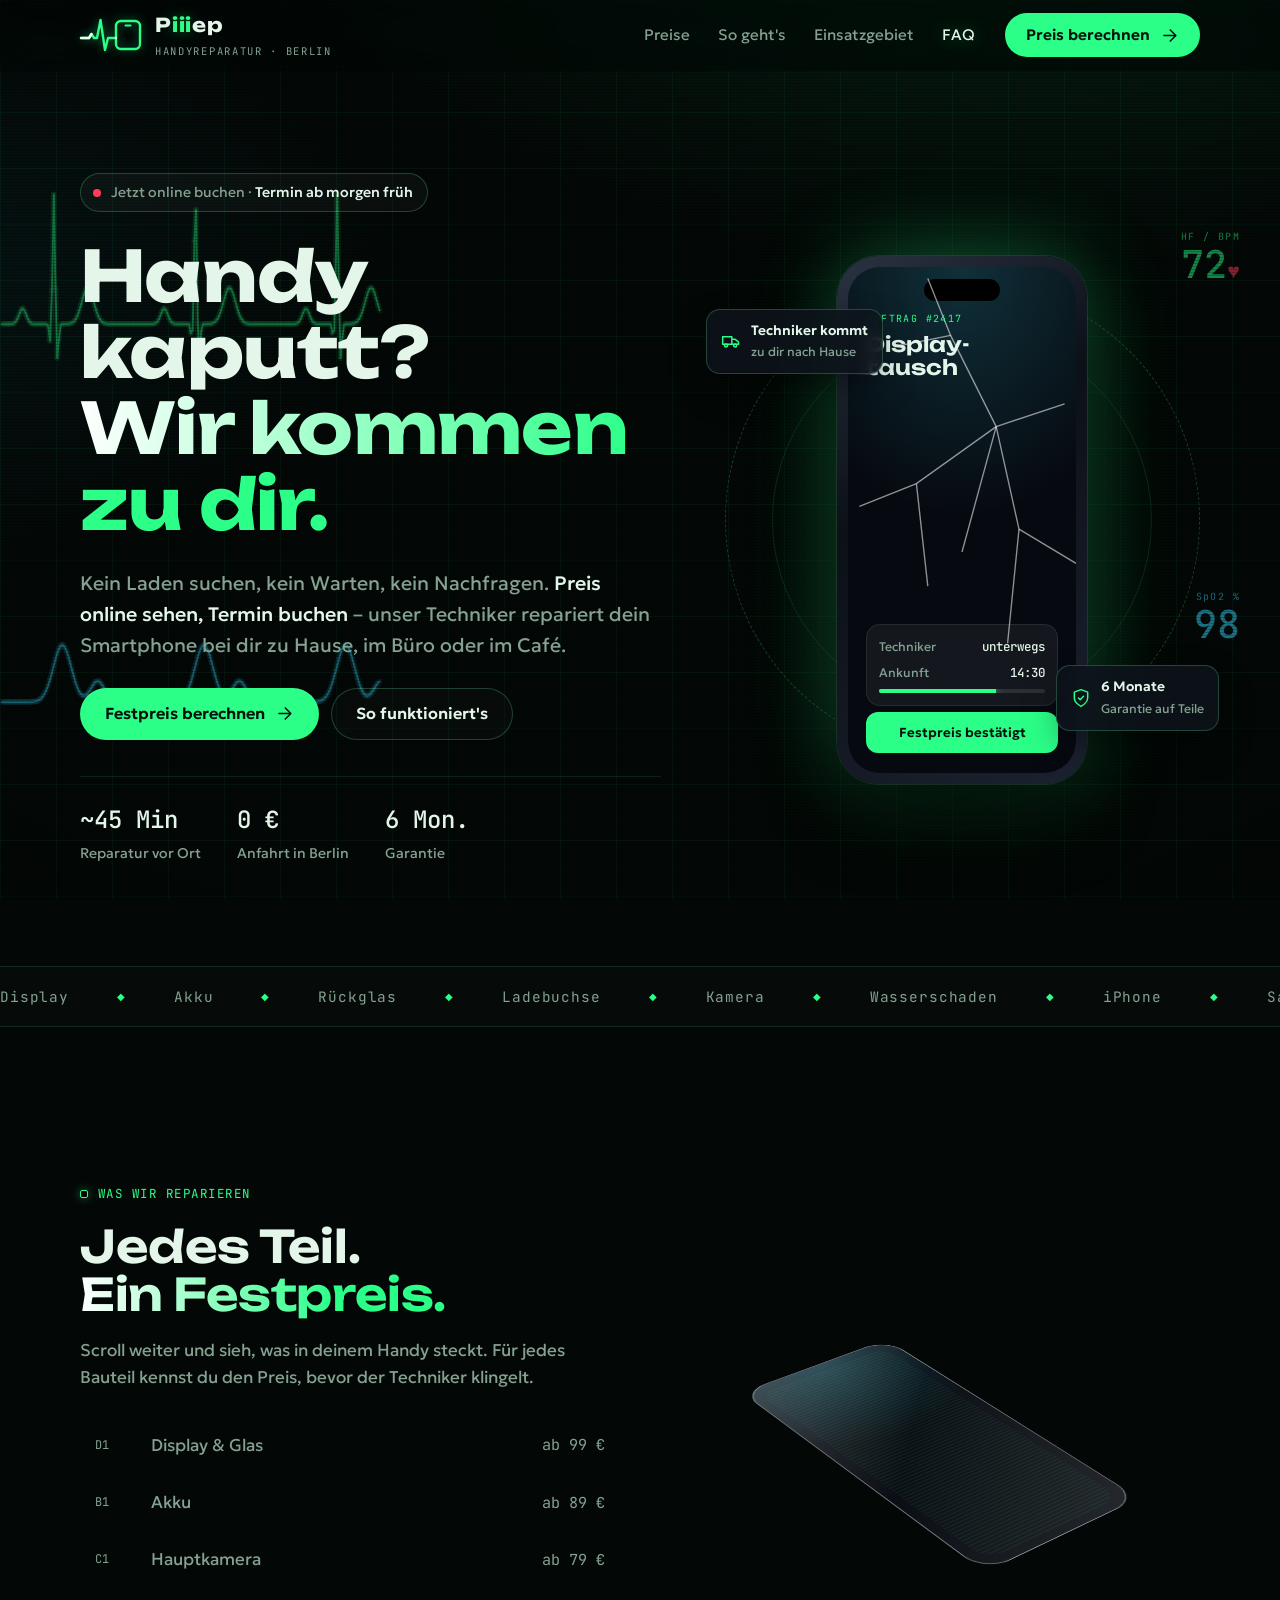
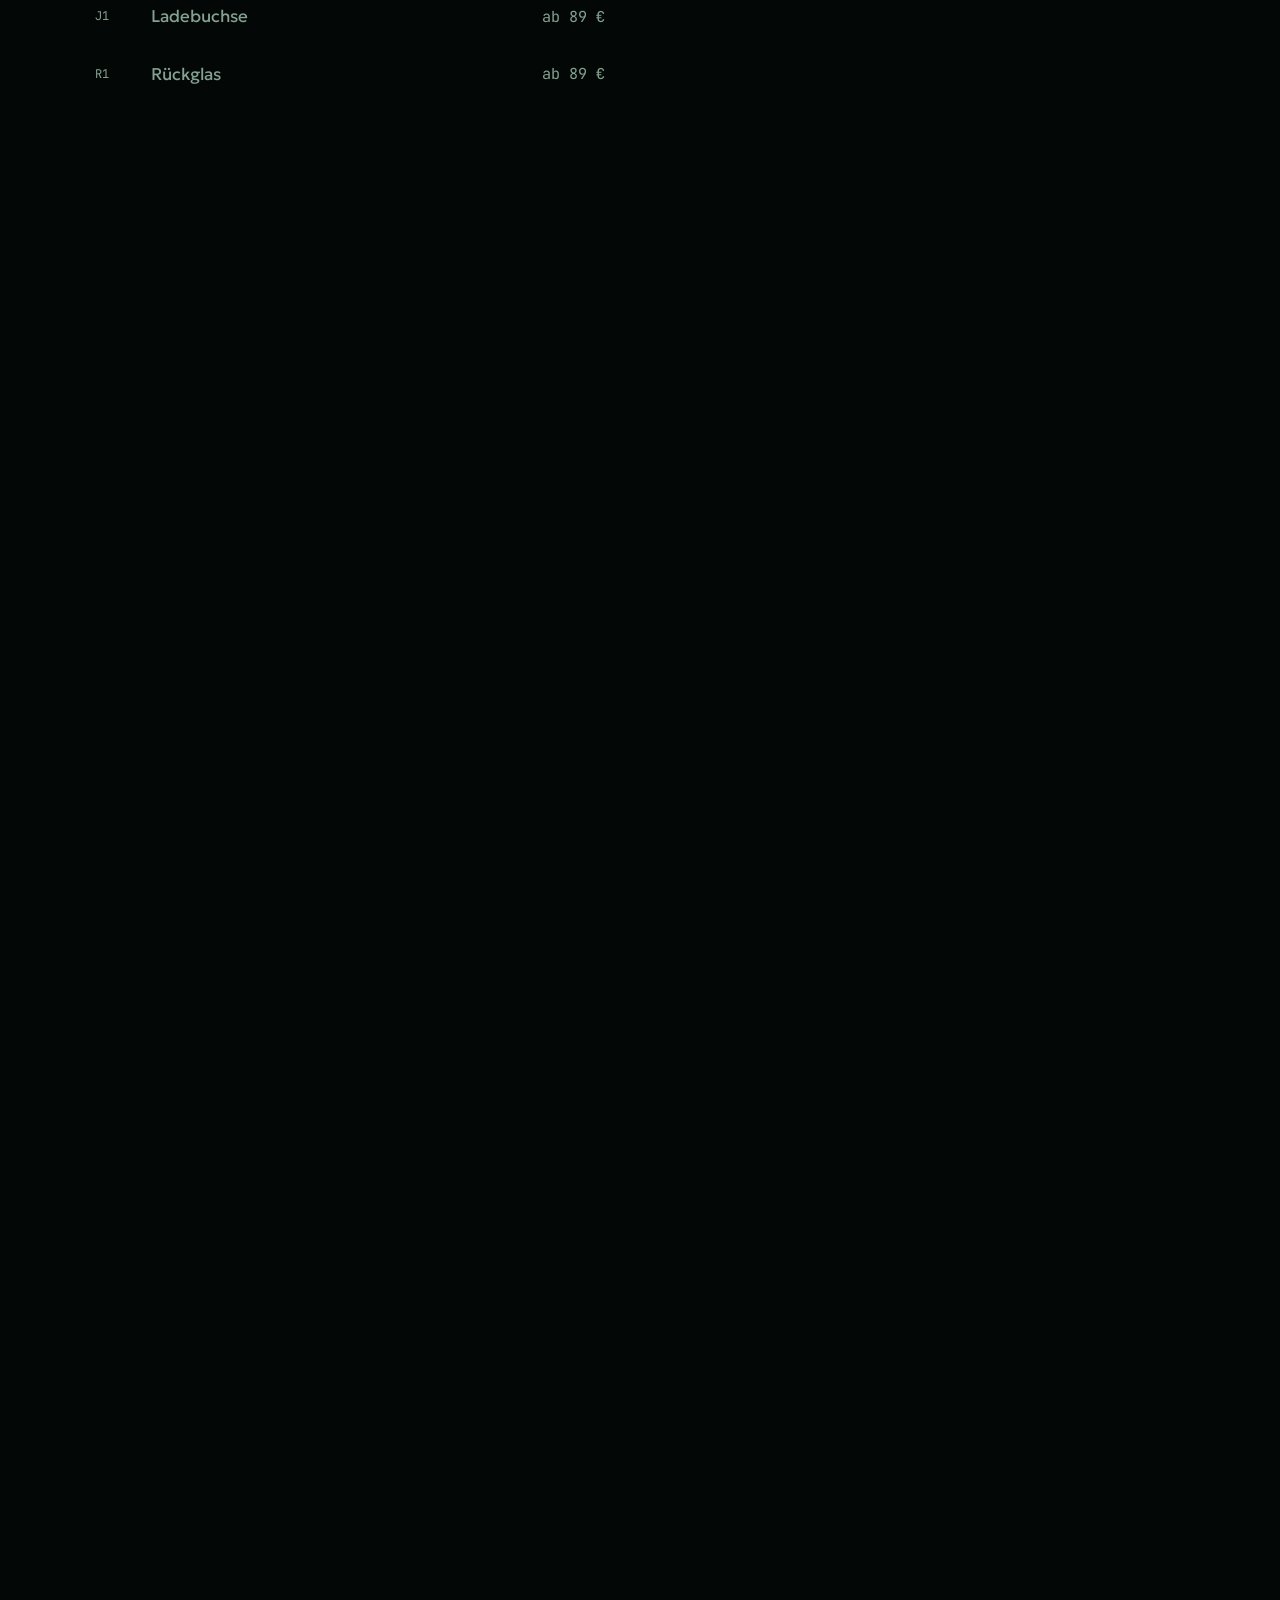
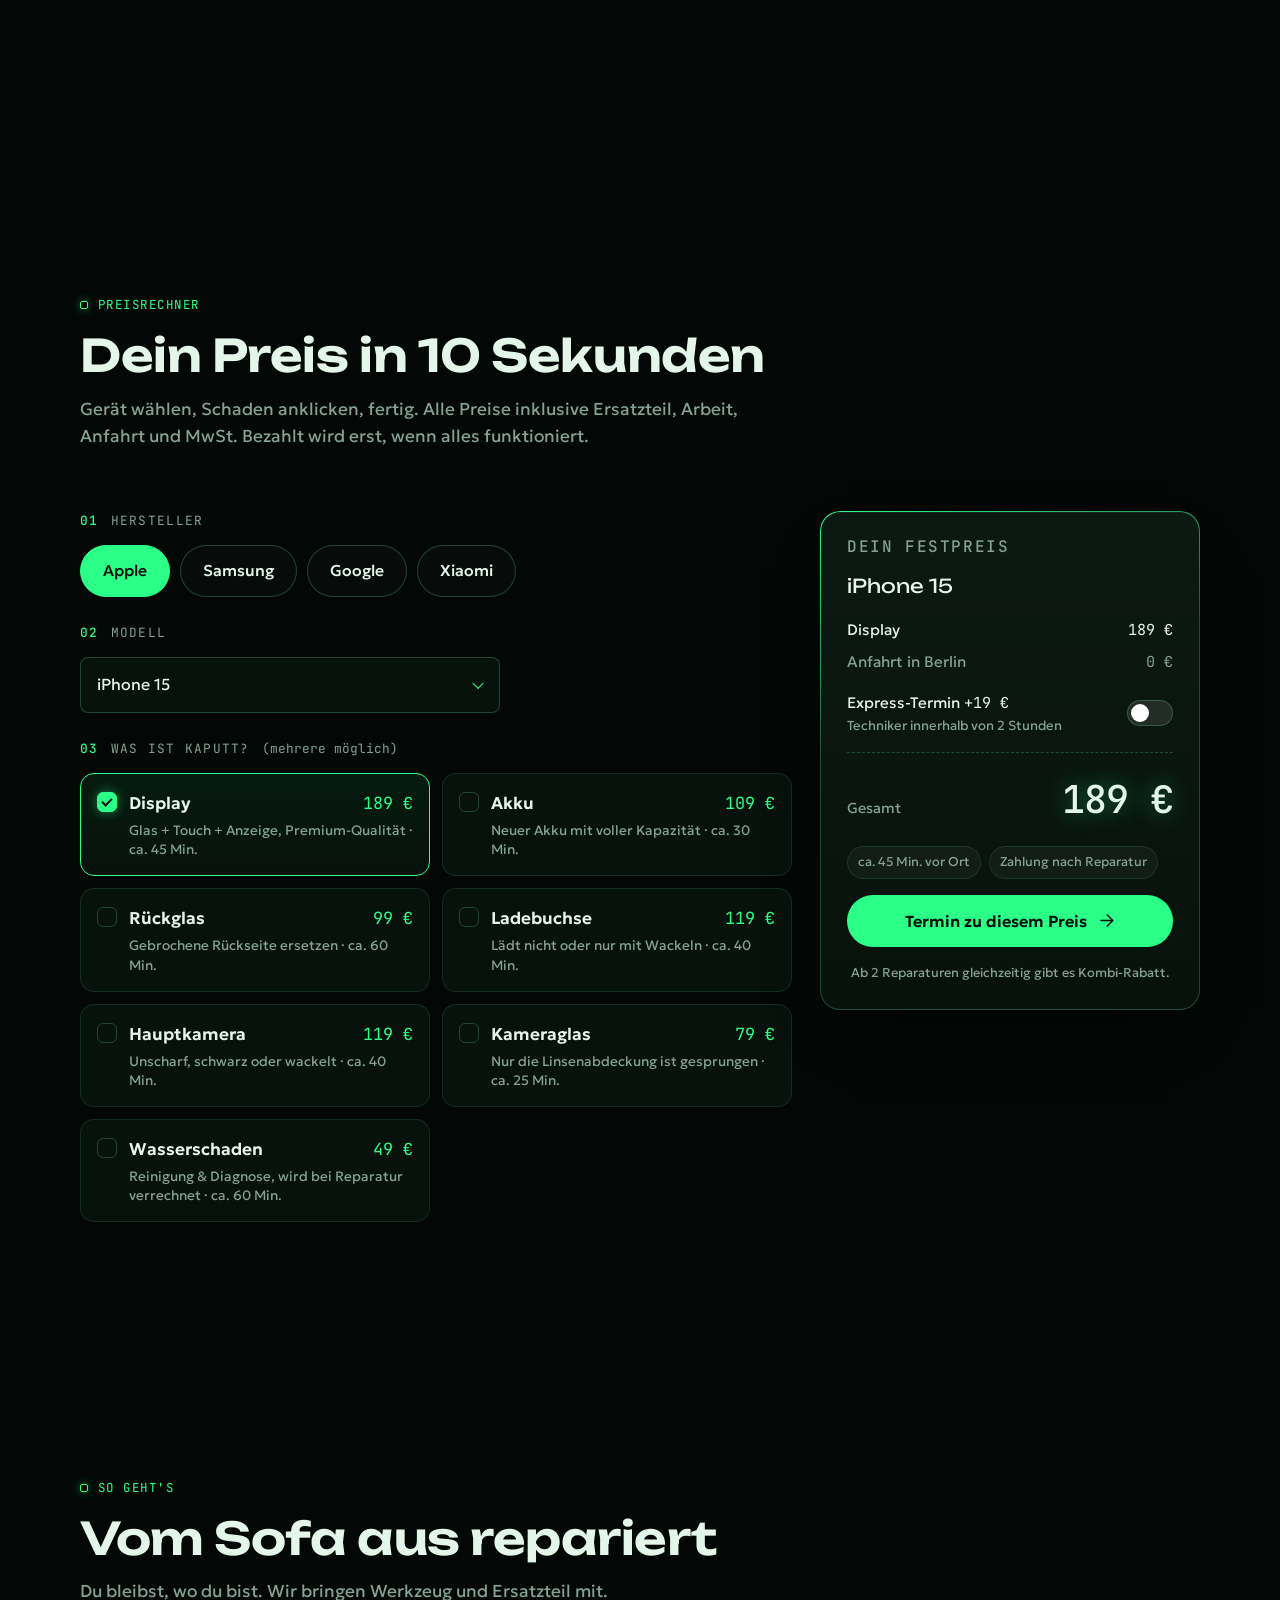
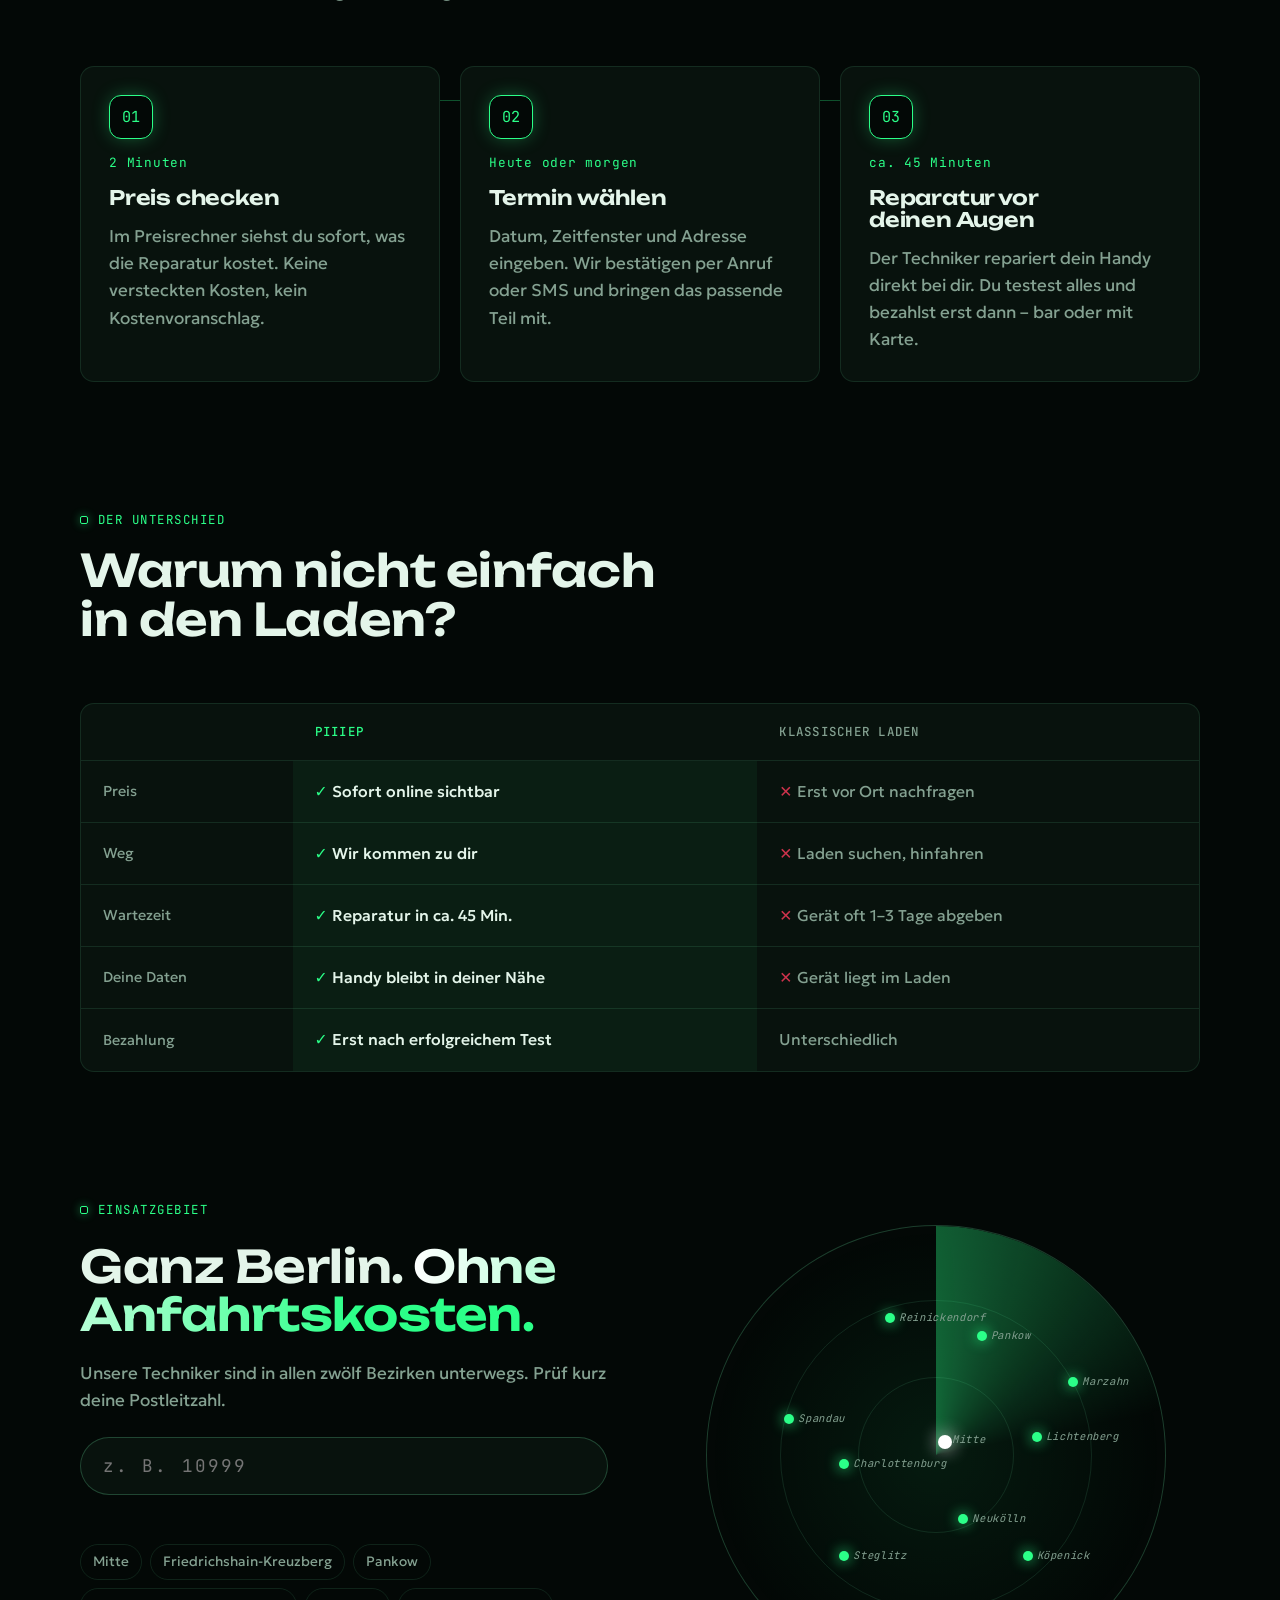
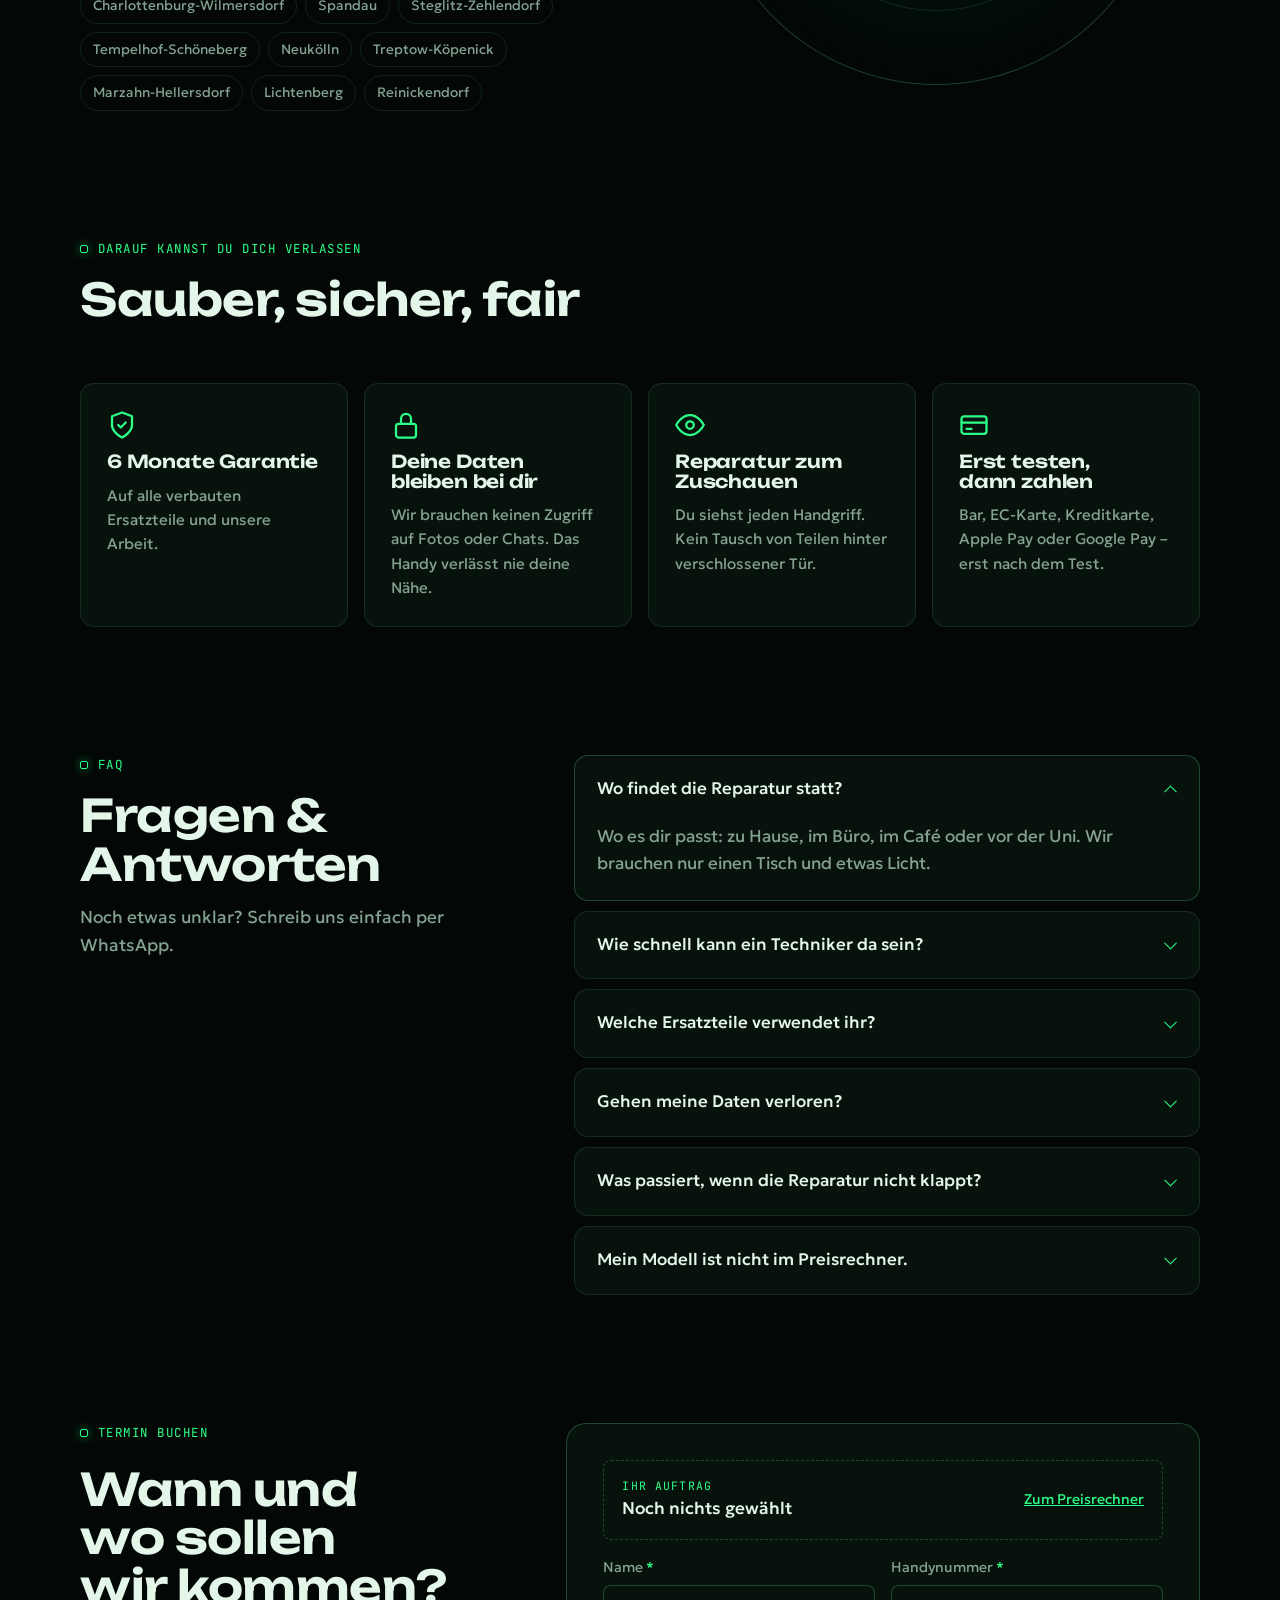
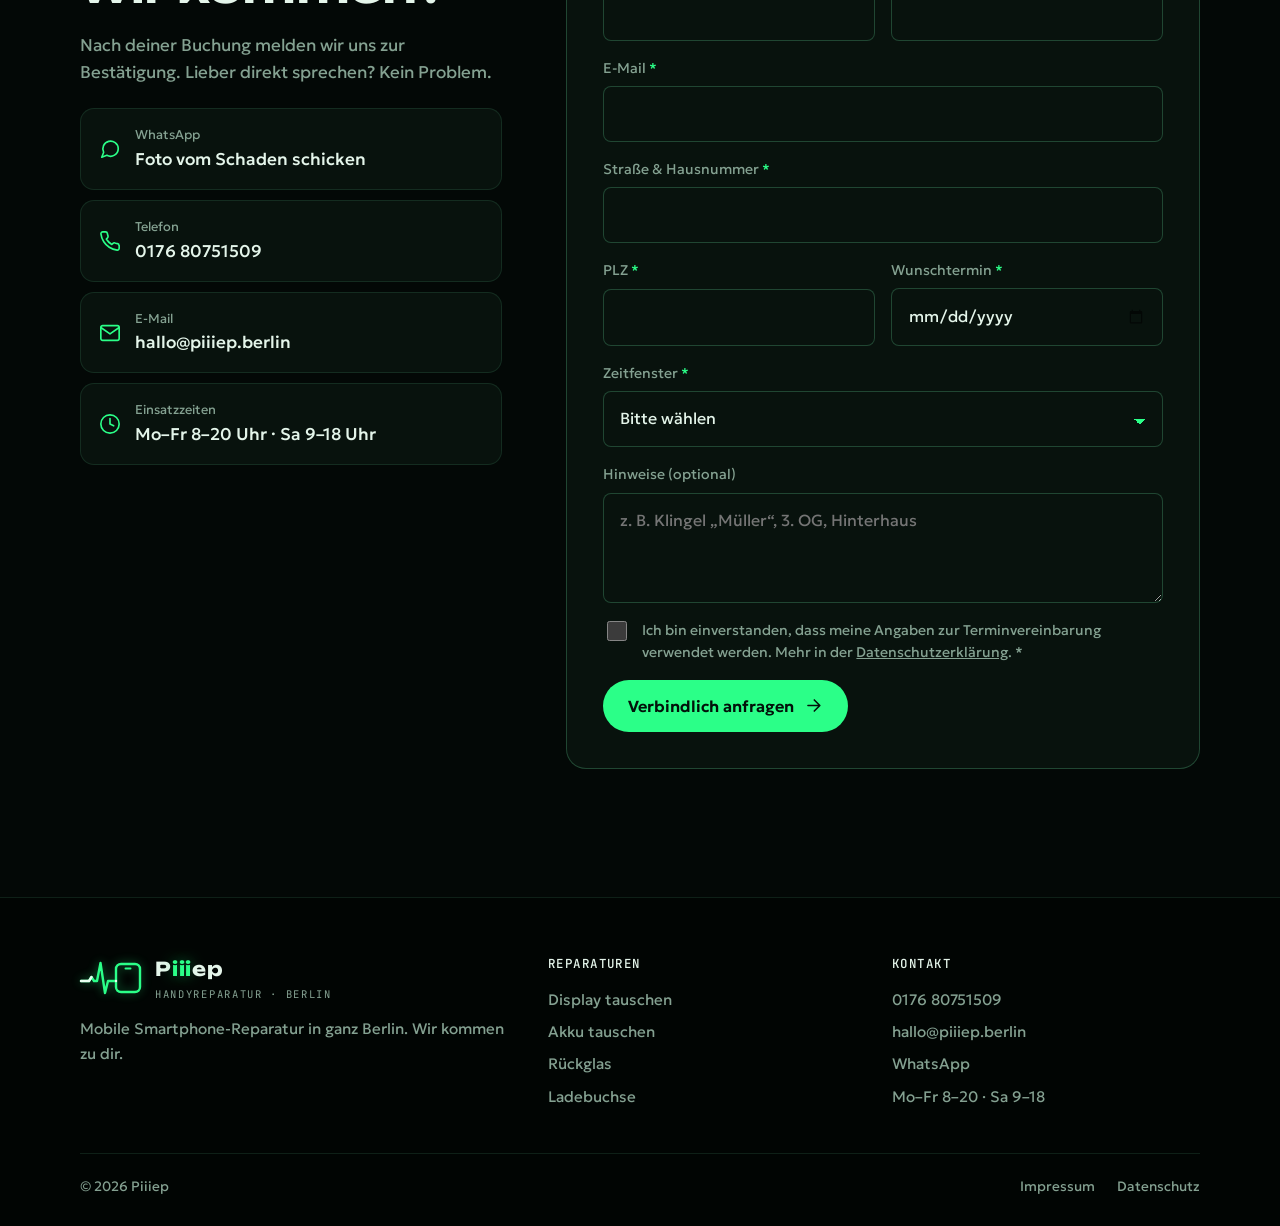
==== commit 8fe2a302: "Adresse piiiep.netlify.app eintragen Co-Authored-By: Claude Opus 5.5 <noreply@anthropic.com> Claude-" ====
--- a/index.html
+++ b/index.html
@@ -8,7 +8,7 @@
   <title>Piiiep – Handyreparatur in Berlin, direkt bei dir zu Hause</title>
   <meta name="description" content="Mobile Handyreparatur in ganz Berlin: Preis online berechnen, Termin buchen, Techniker kommt zu dir. Display, Akku, Rückglas & mehr – oft in 45 Minuten, mit 6 Monaten Garantie.">
   <meta name="theme-color" content="#030806">
-  <link rel="canonical" href="https://www.piiiep.berlin/">
+  <link rel="canonical" href="https://piiiep.netlify.app/">
   <link rel="icon" href="favicon.svg" type="image/svg+xml">
   <meta property="og:type" content="website">
   <meta property="og:title" content="Piiiep – Wir reparieren dein Handy bei dir zu Hause">
@@ -22,7 +22,7 @@
     "@context": "https://schema.org",
     "@type": "LocalBusiness",
     "name": "Piiiep Handyreparatur Berlin",
-    "url": "https://www.piiiep.berlin/",
+    "url": "https://piiiep.netlify.app/",
     "telephone": "+49 176 80751509",
     "email": "hallo@piiiep.berlin",
     "areaServed": { "@type": "City", "name": "Berlin" },
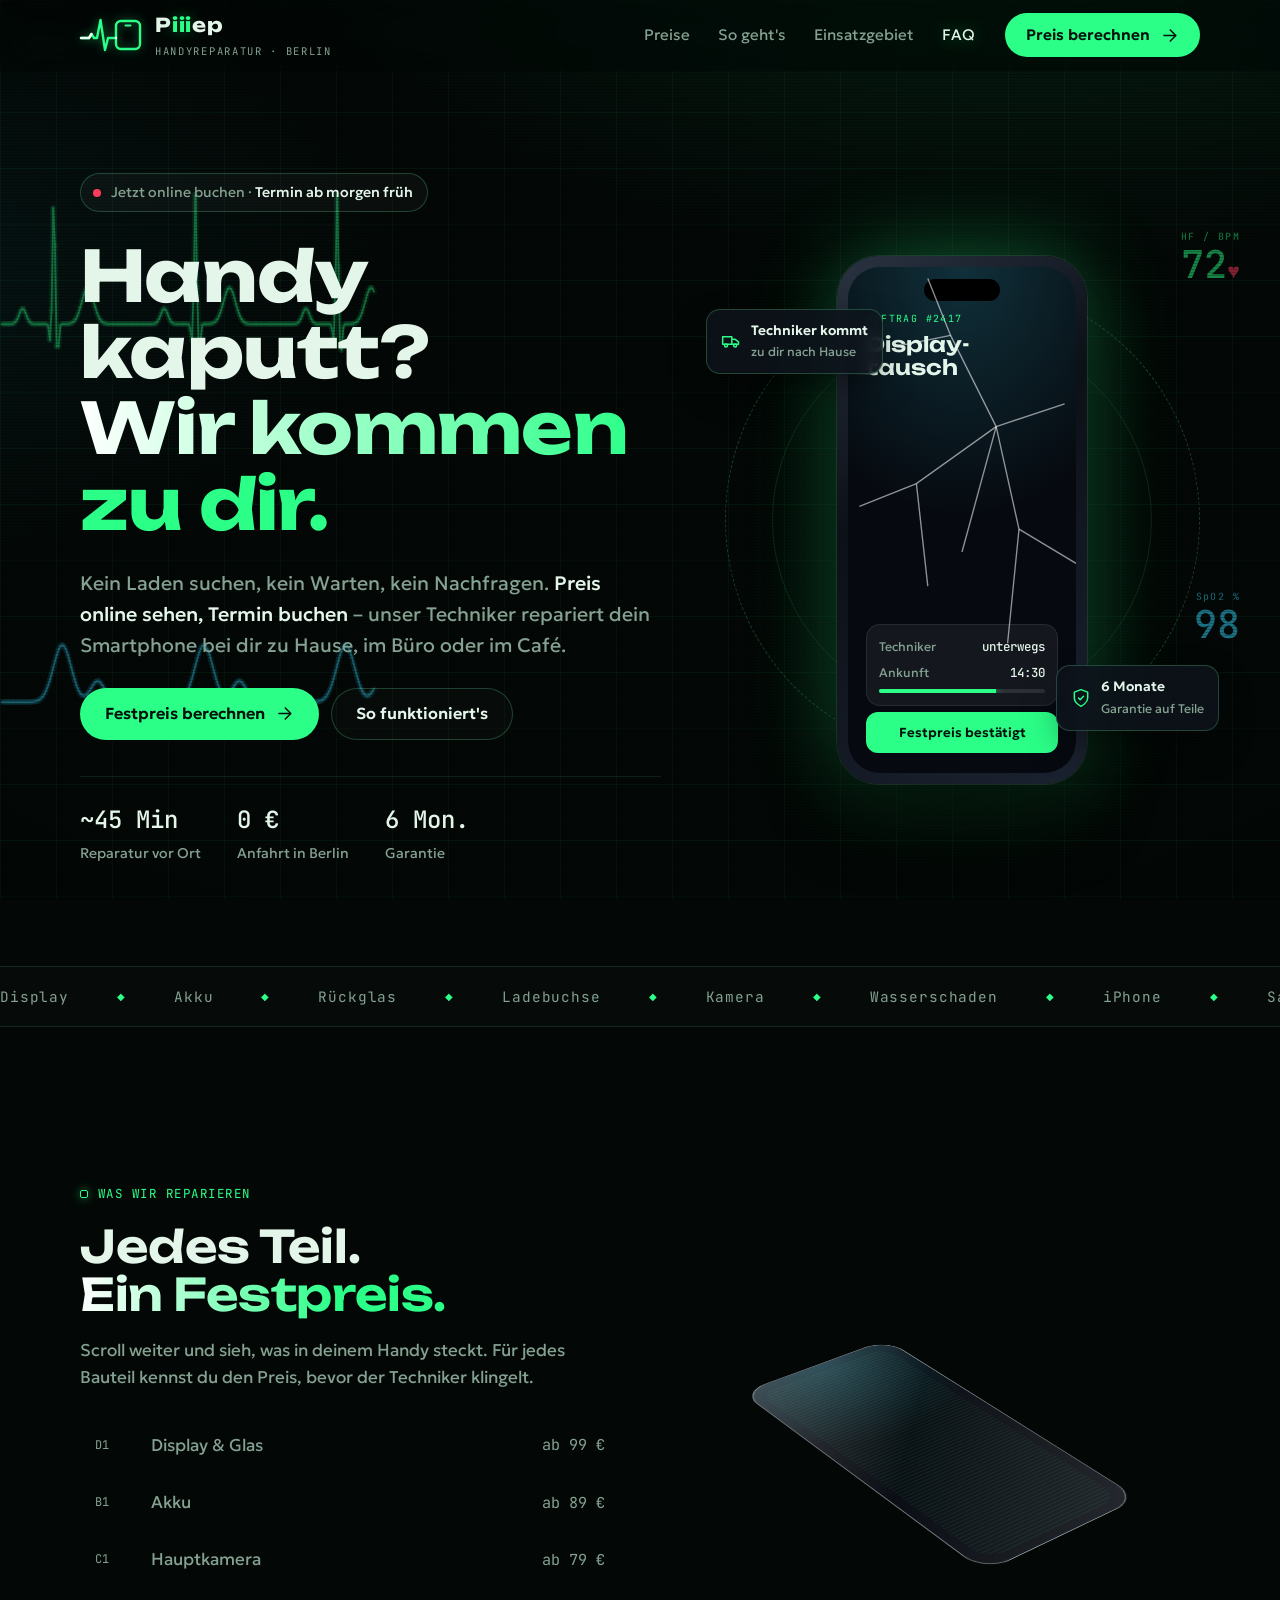
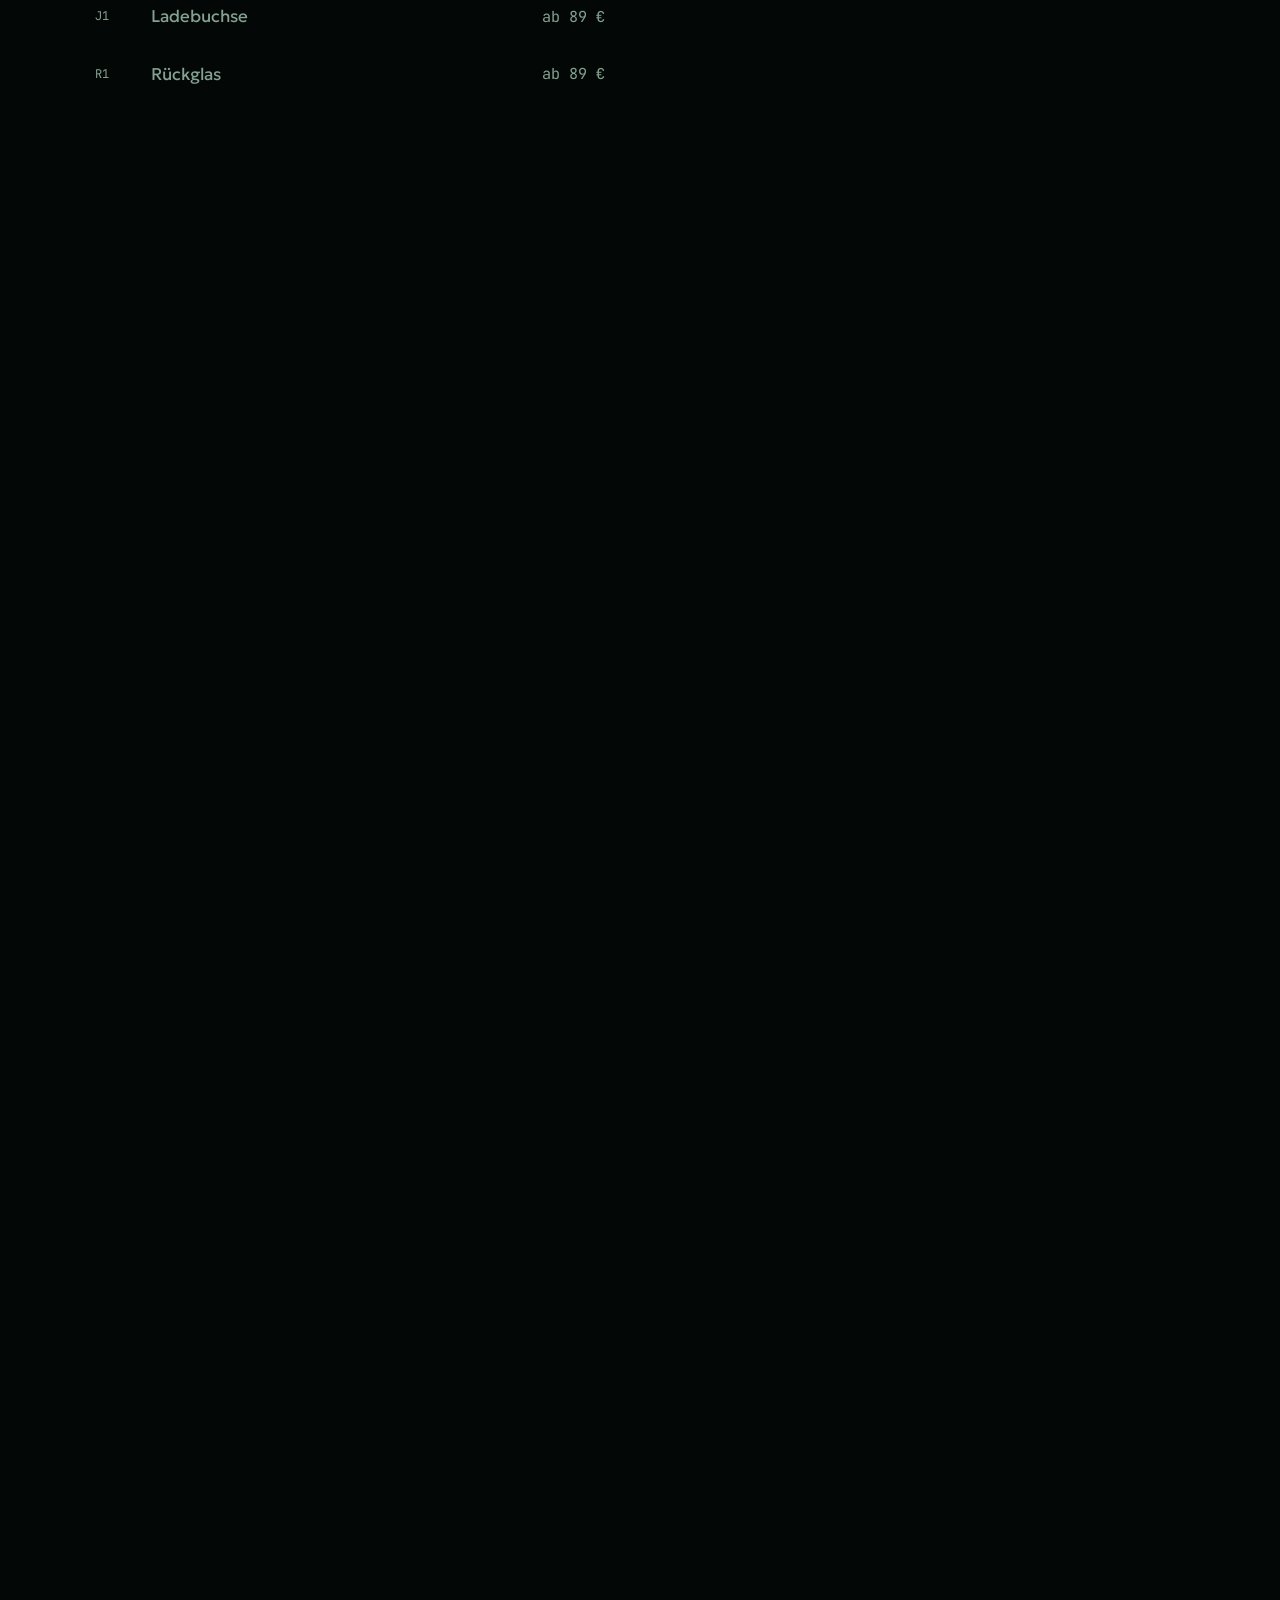
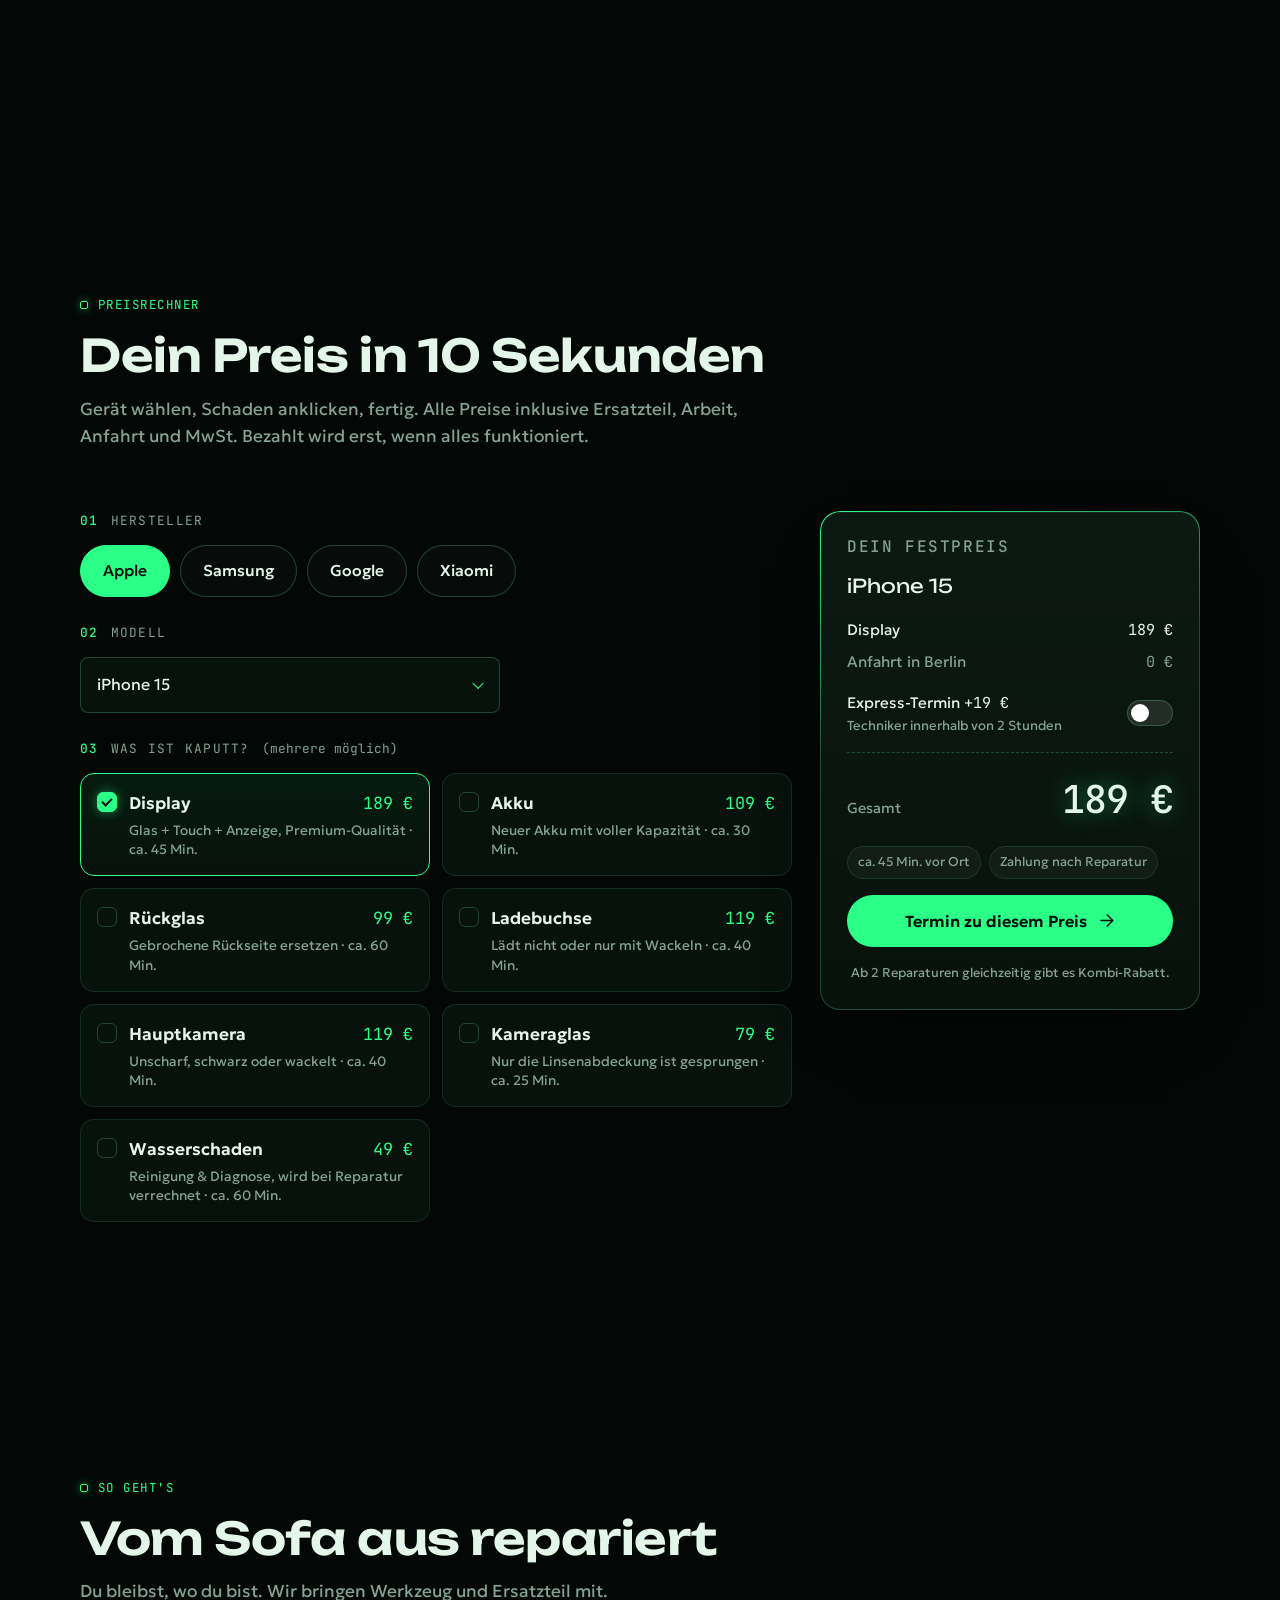
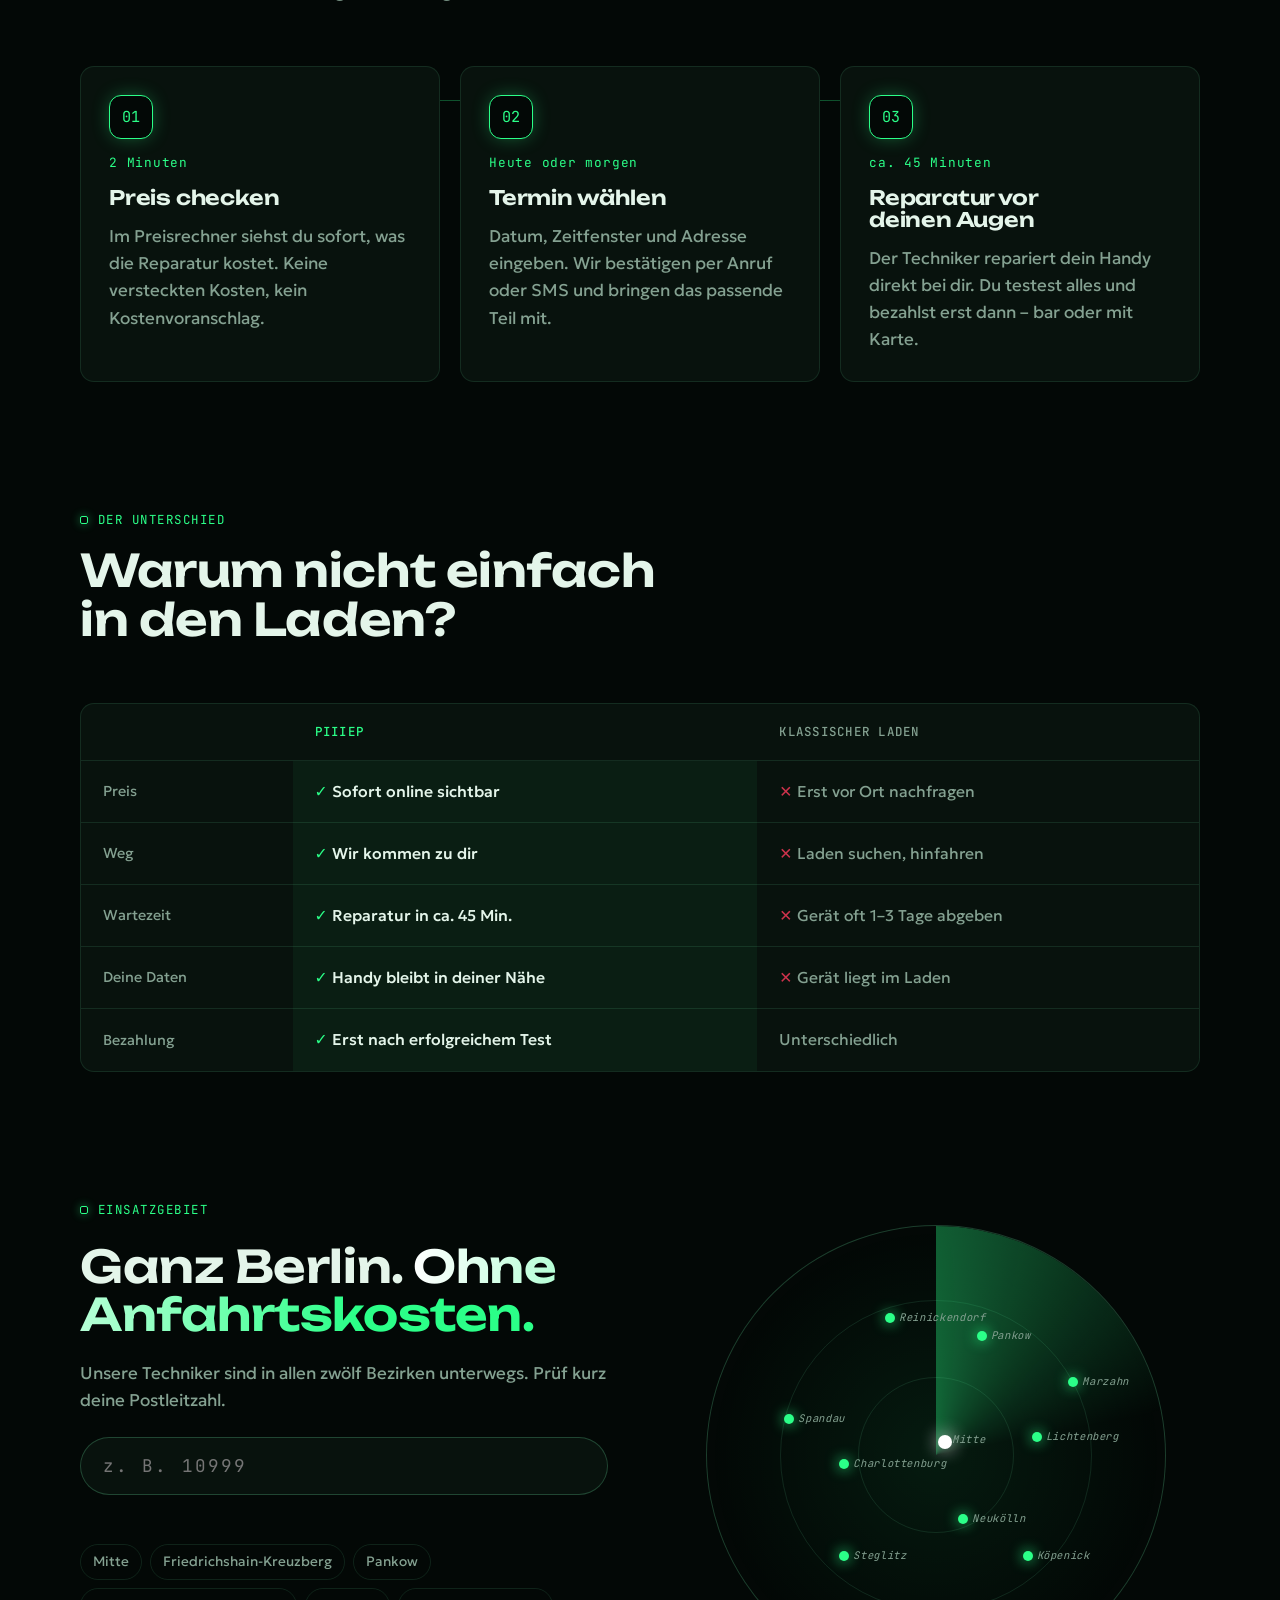
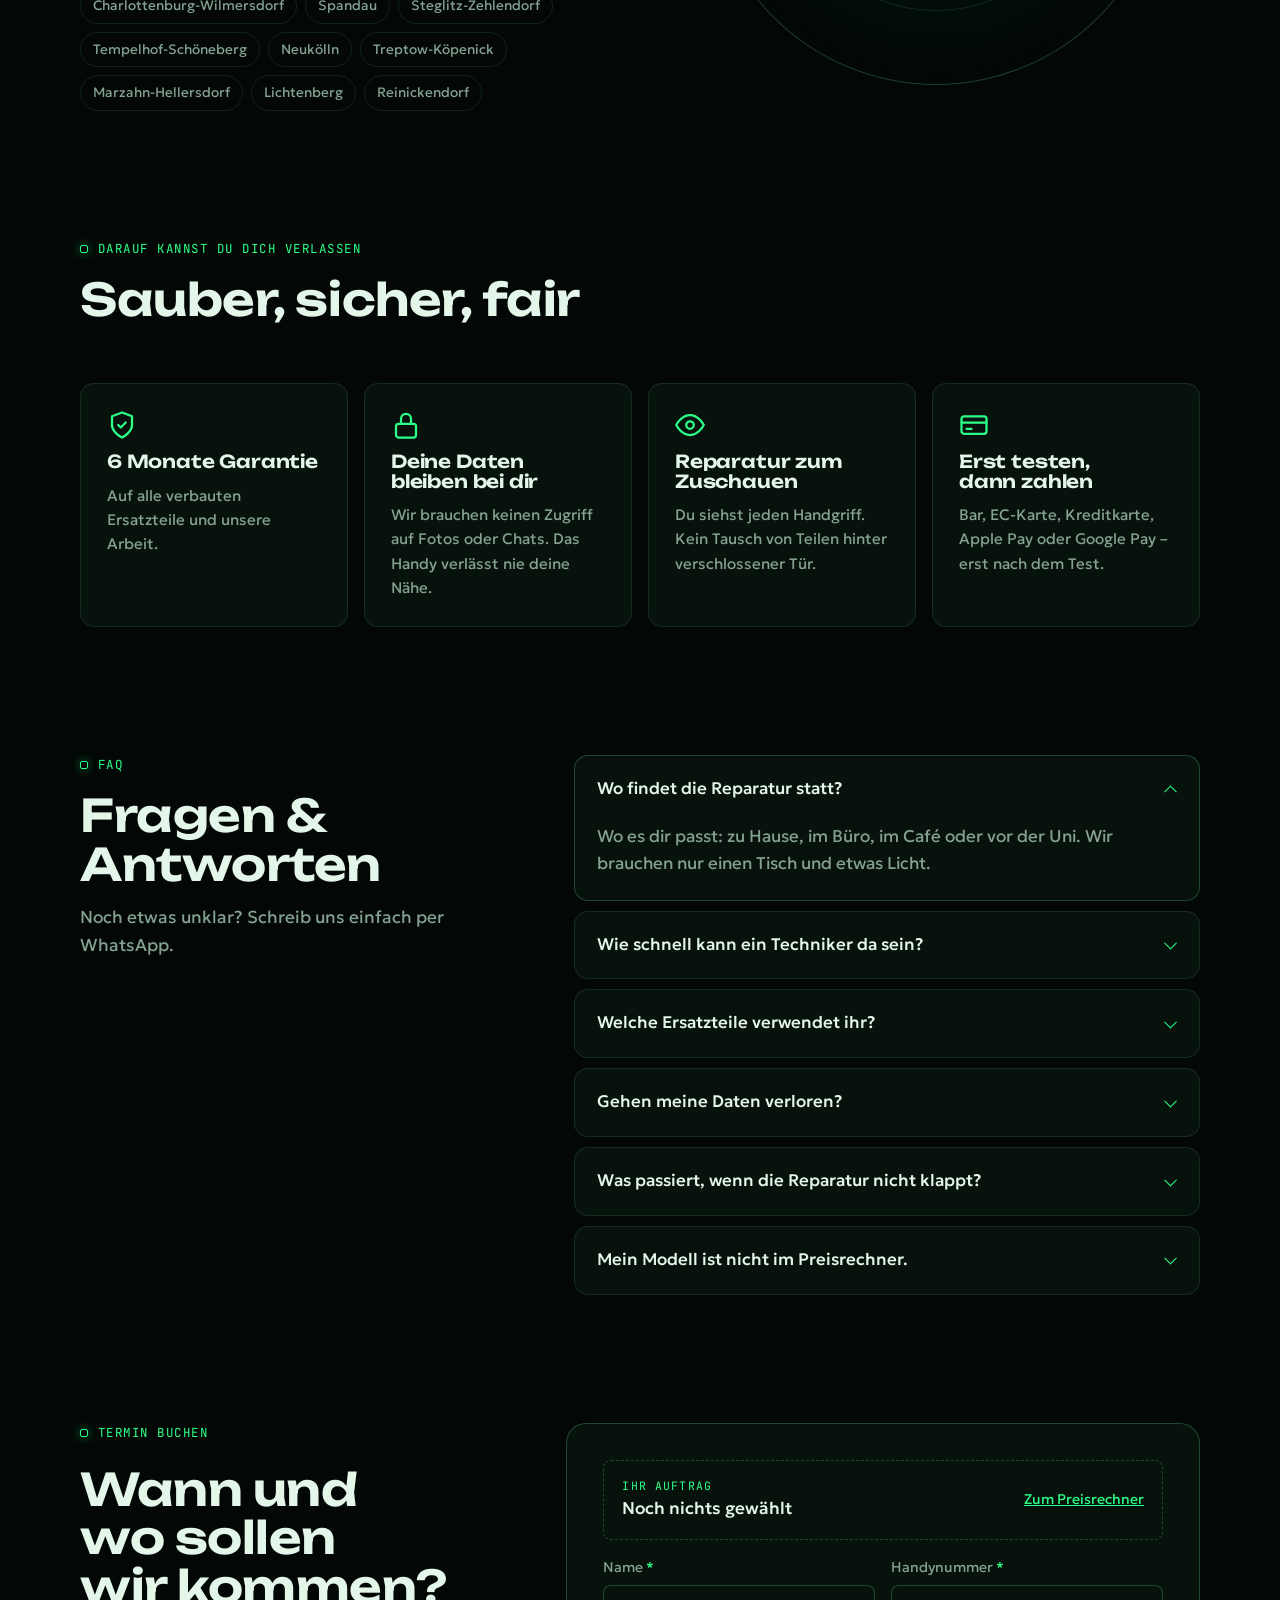
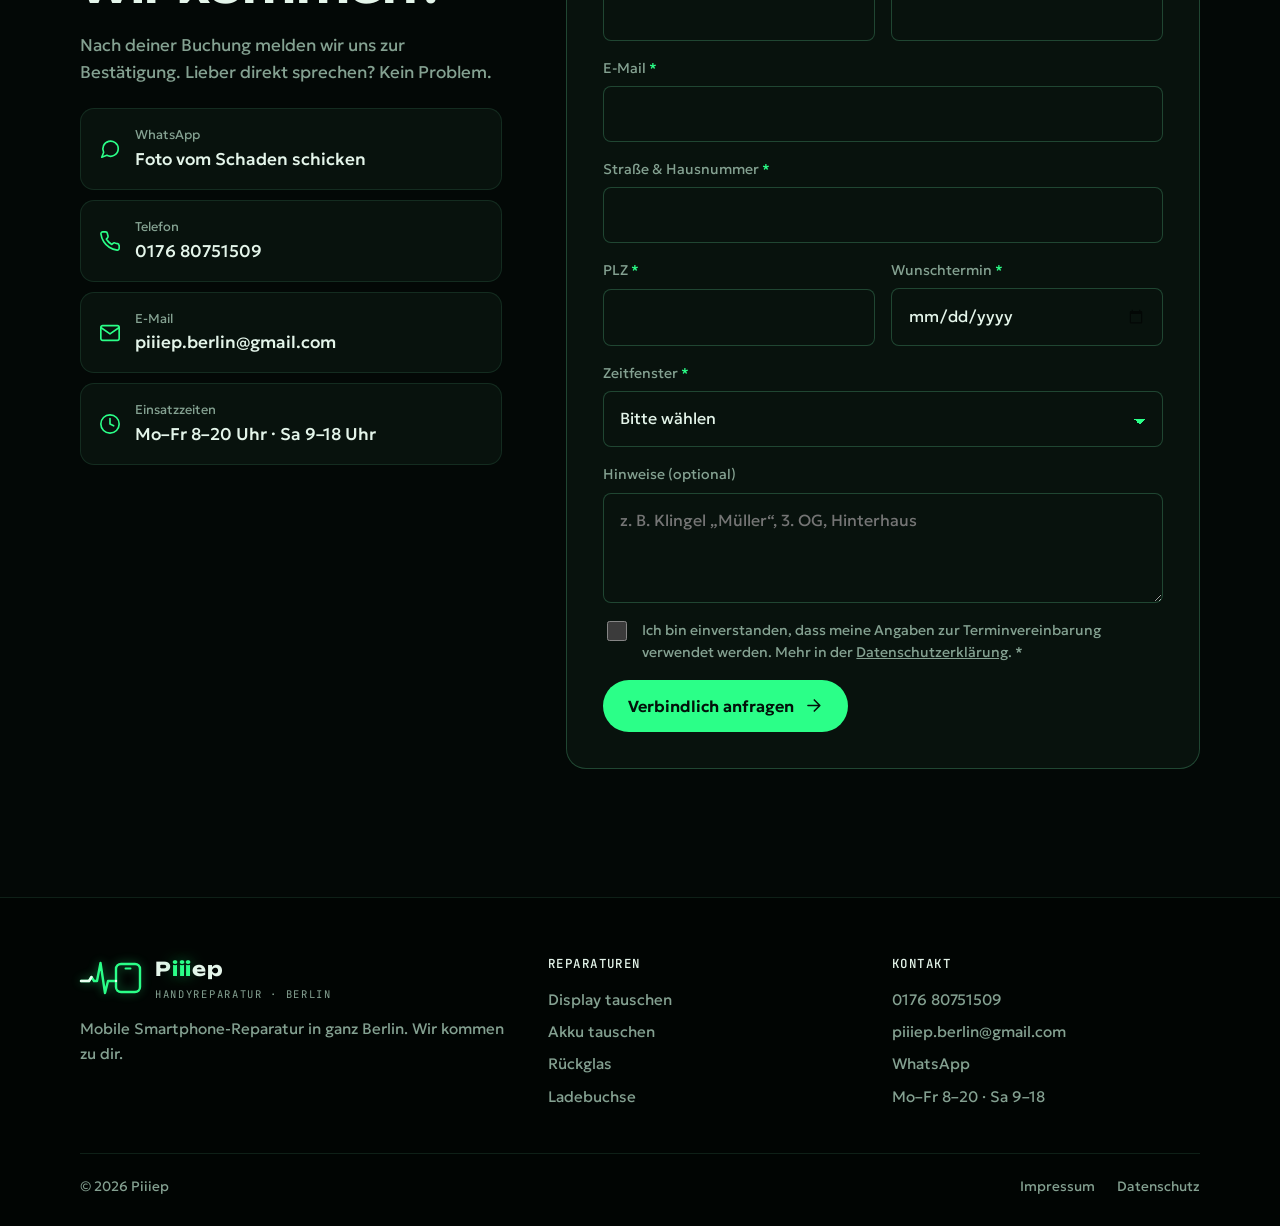
==== commit 0a36e7d7: "E-Mail piiiep.berlin@gmail.com eintragen Co-Authored-By: Claude Opus 5.5 <noreply@anthropic.com> Cla" ====
--- a/index.html
+++ b/index.html
@@ -24,7 +24,7 @@
     "name": "Piiiep Handyreparatur Berlin",
     "url": "https://piiiep.netlify.app/",
     "telephone": "+49 176 80751509",
-    "email": "hallo@piiiep.berlin",
+    "email": "piiiep.berlin@gmail.com",
     "areaServed": { "@type": "City", "name": "Berlin" },
     "address": { "@type": "PostalAddress", "streetAddress": "Musterstraße 1", "postalCode": "10115", "addressLocality": "Berlin", "addressCountry": "DE" },
     "priceRange": "€€",
@@ -325,7 +325,7 @@
         <ul class="contact-list">
           <li><a href="https://wa.me/4917680751509" target="_blank" rel="noopener"><svg><use href="#i-chat"/></svg><span><small>WhatsApp</small><b>Foto vom Schaden schicken</b></span></a></li>
           <li><a href="tel:+4917680751509"><svg><use href="#i-phone"/></svg><span><small>Telefon</small><b>0176 80751509</b></span></a></li>
-          <li><a href="mailto:hallo@piiiep.berlin"><svg><use href="#i-mail"/></svg><span><small>E-Mail</small><b>hallo@piiiep.berlin</b></span></a></li>
+          <li><a href="mailto:piiiep.berlin@gmail.com"><svg><use href="#i-mail"/></svg><span><small>E-Mail</small><b>piiiep.berlin@gmail.com</b></span></a></li>
           <li><div><svg><use href="#i-clock"/></svg><span><small>Einsatzzeiten</small><b>Mo–Fr 8–20 Uhr · Sa 9–18 Uhr</b></span></div></li>
         </ul>
       </div>
@@ -381,7 +381,7 @@
       </div>
       <div>
         <h4>Kontakt</h4>
-        <ul><li><a href="tel:+4917680751509">0176 80751509</a></li><li><a href="mailto:hallo@piiiep.berlin">hallo@piiiep.berlin</a></li><li><a href="https://wa.me/4917680751509" target="_blank" rel="noopener">WhatsApp</a></li><li>Mo–Fr 8–20 · Sa 9–18</li></ul>
+        <ul><li><a href="tel:+4917680751509">0176 80751509</a></li><li><a href="mailto:piiiep.berlin@gmail.com">piiiep.berlin@gmail.com</a></li><li><a href="https://wa.me/4917680751509" target="_blank" rel="noopener">WhatsApp</a></li><li>Mo–Fr 8–20 · Sa 9–18</li></ul>
       </div>
     </div>
     <div class="footer-bottom">
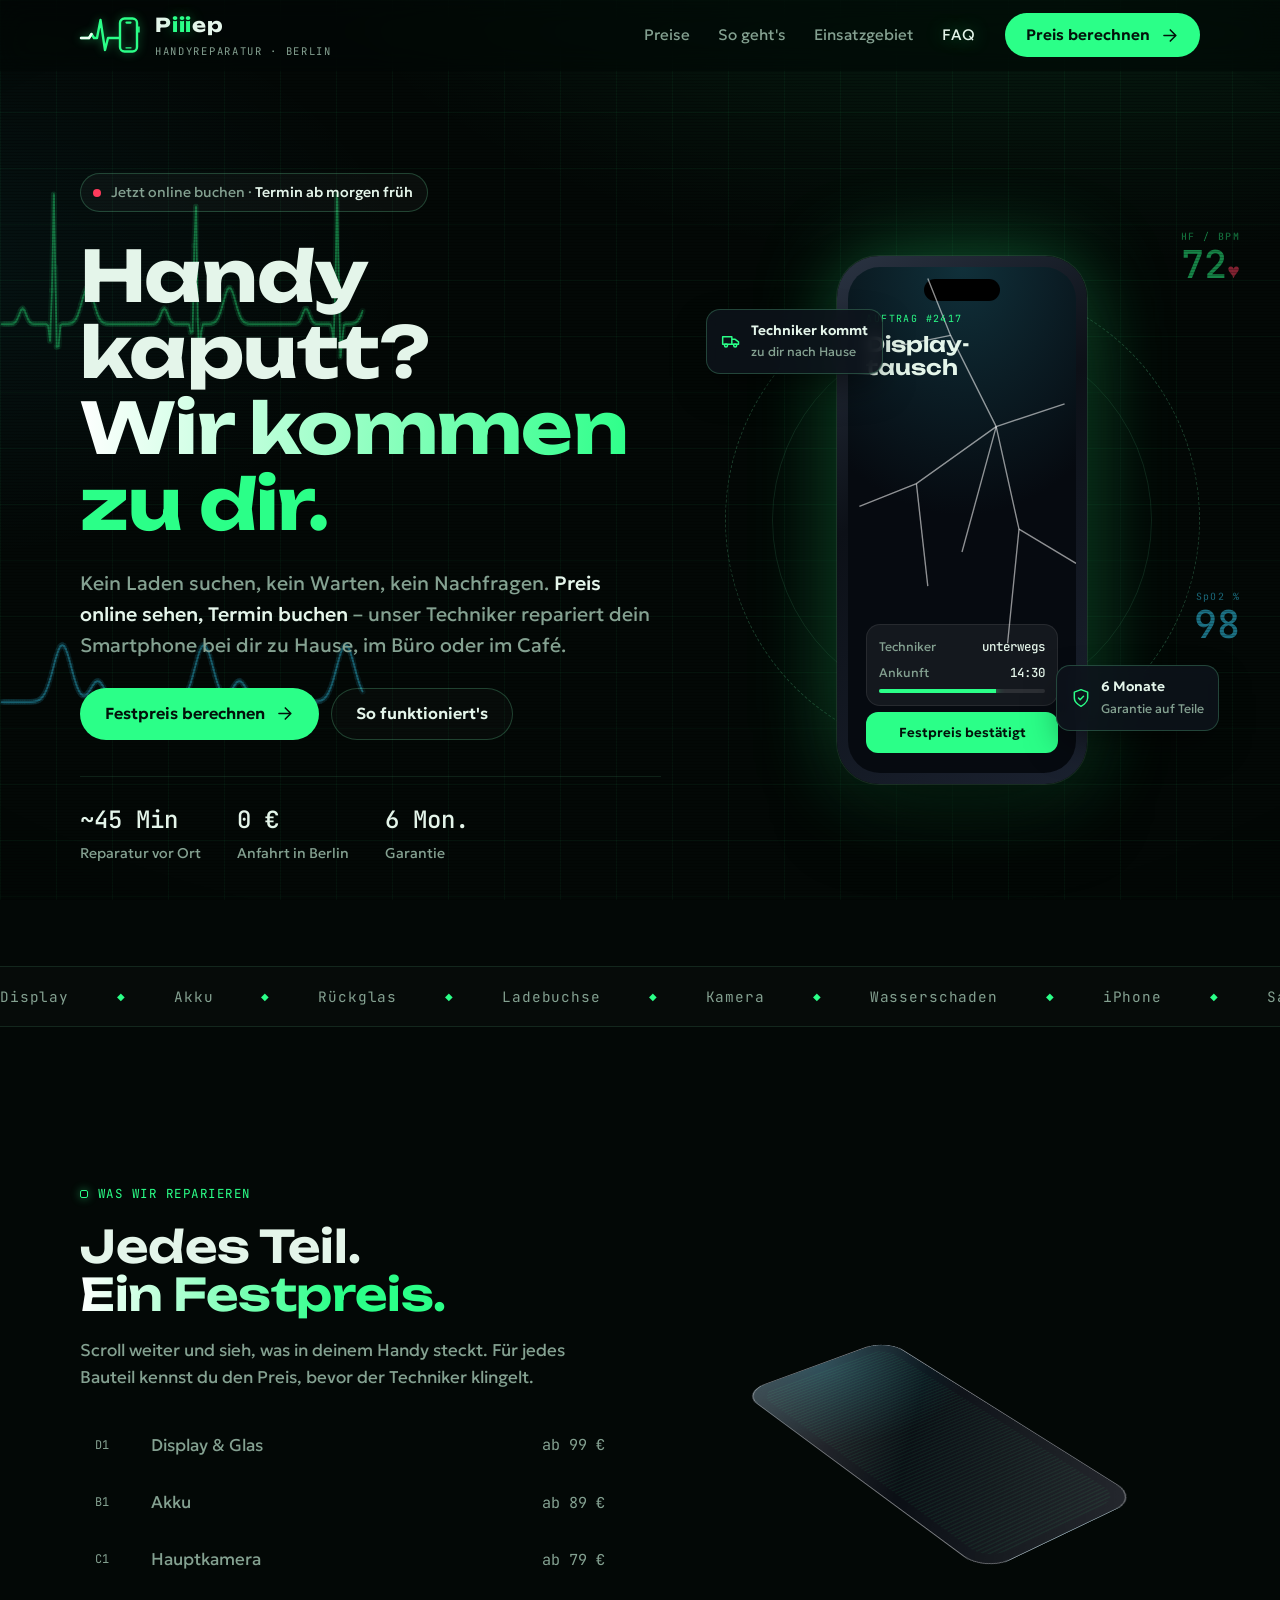
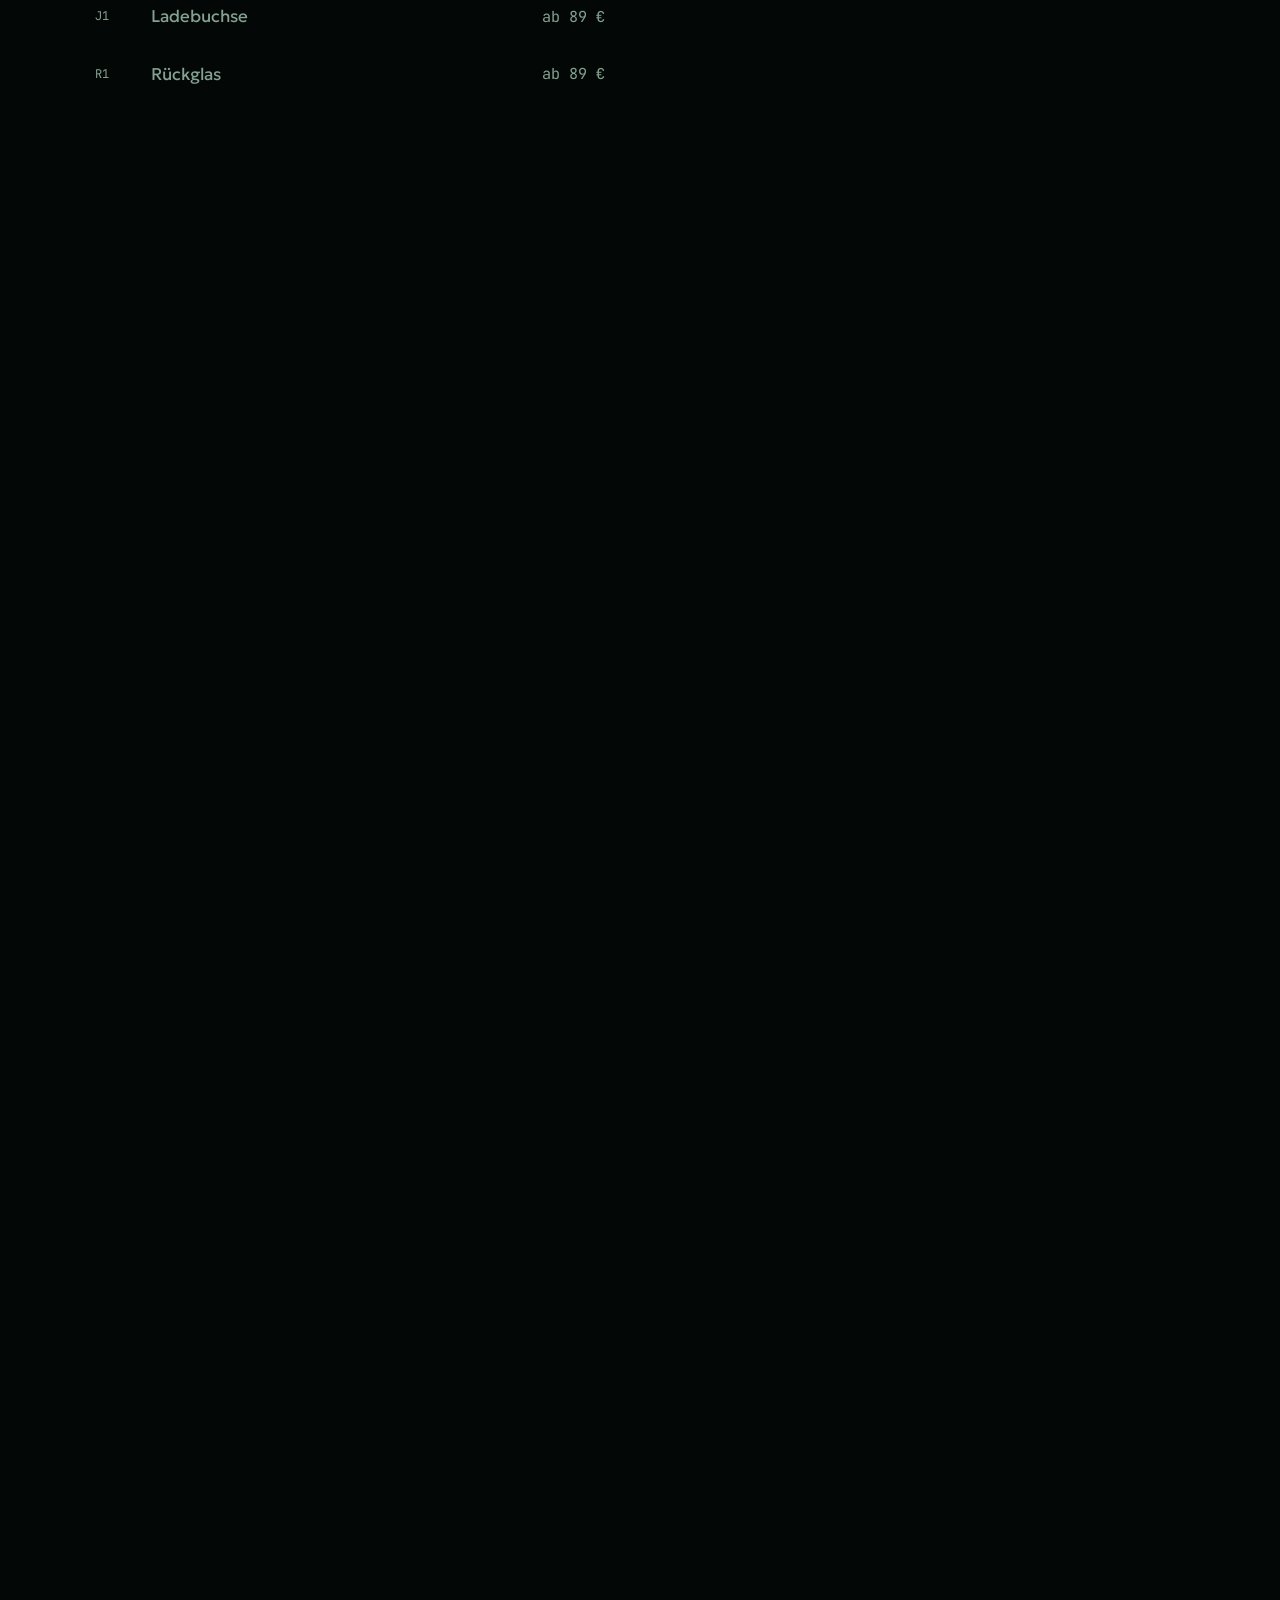
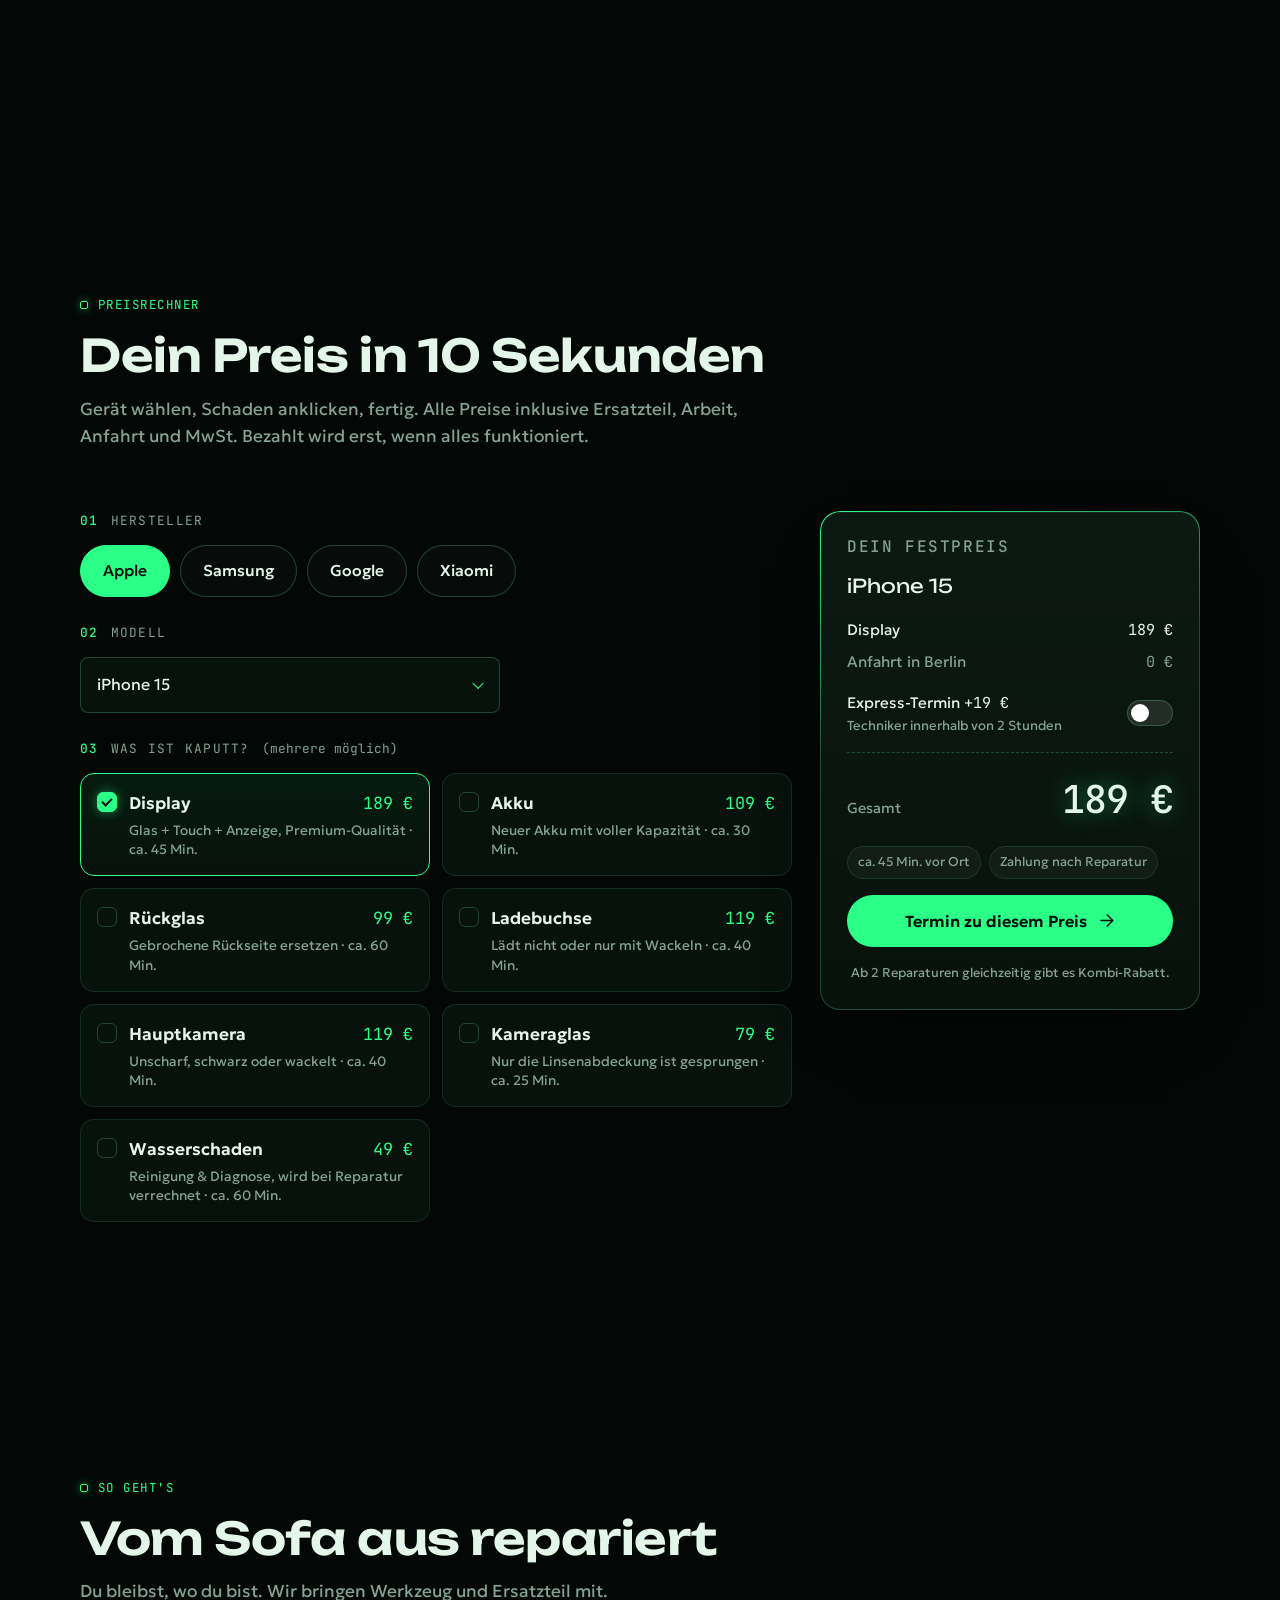
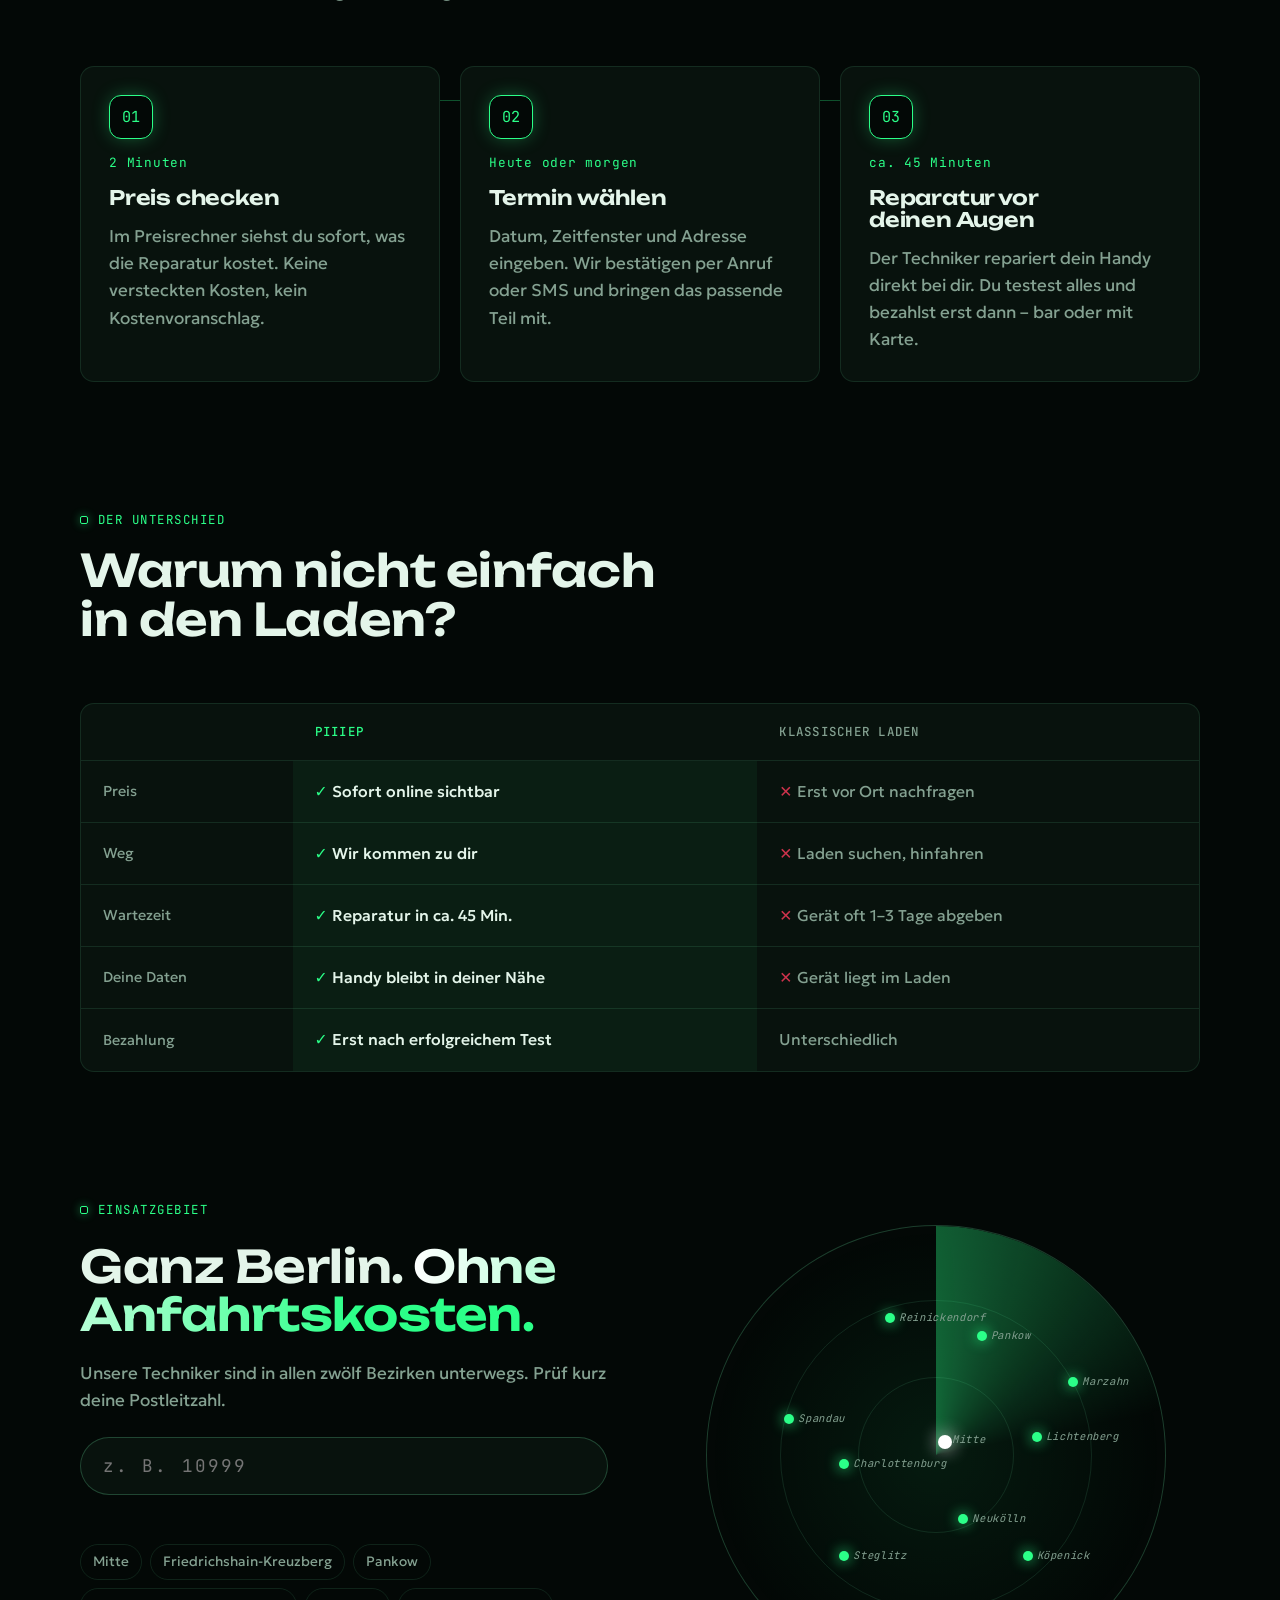
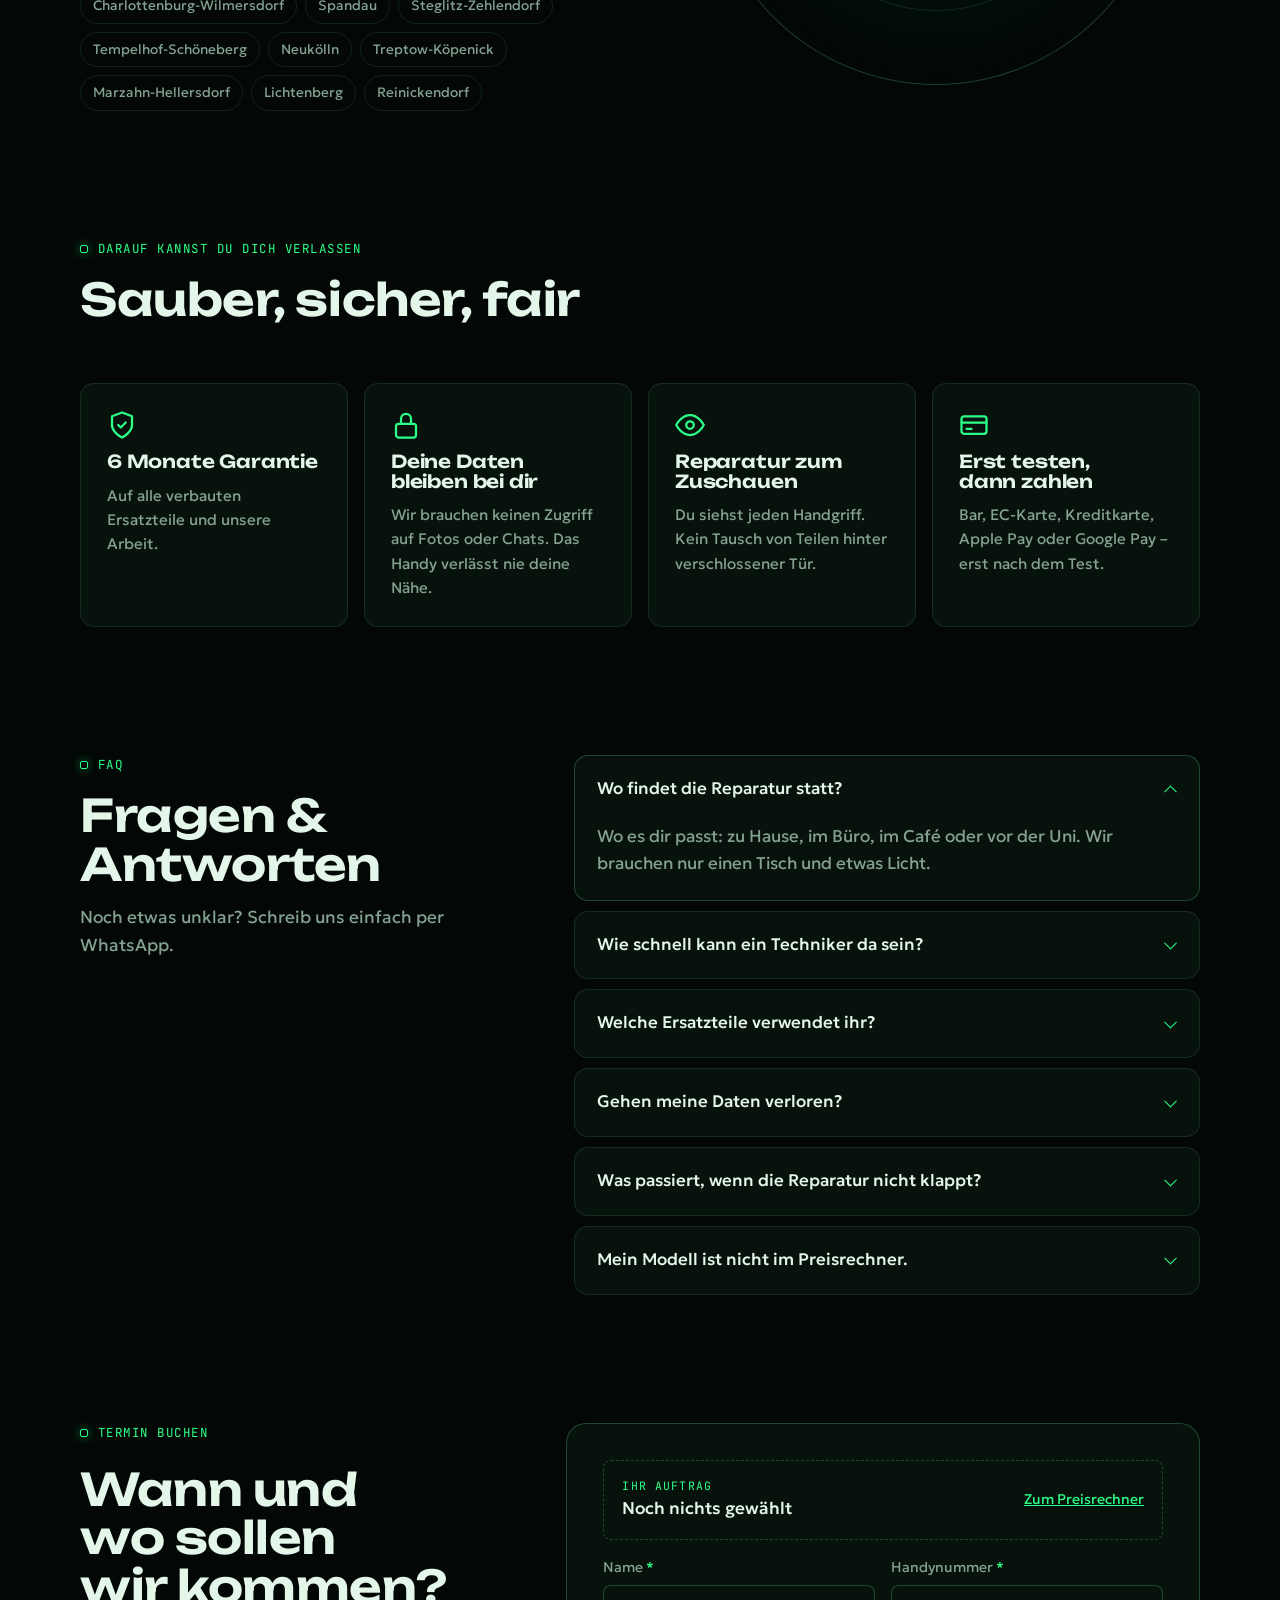
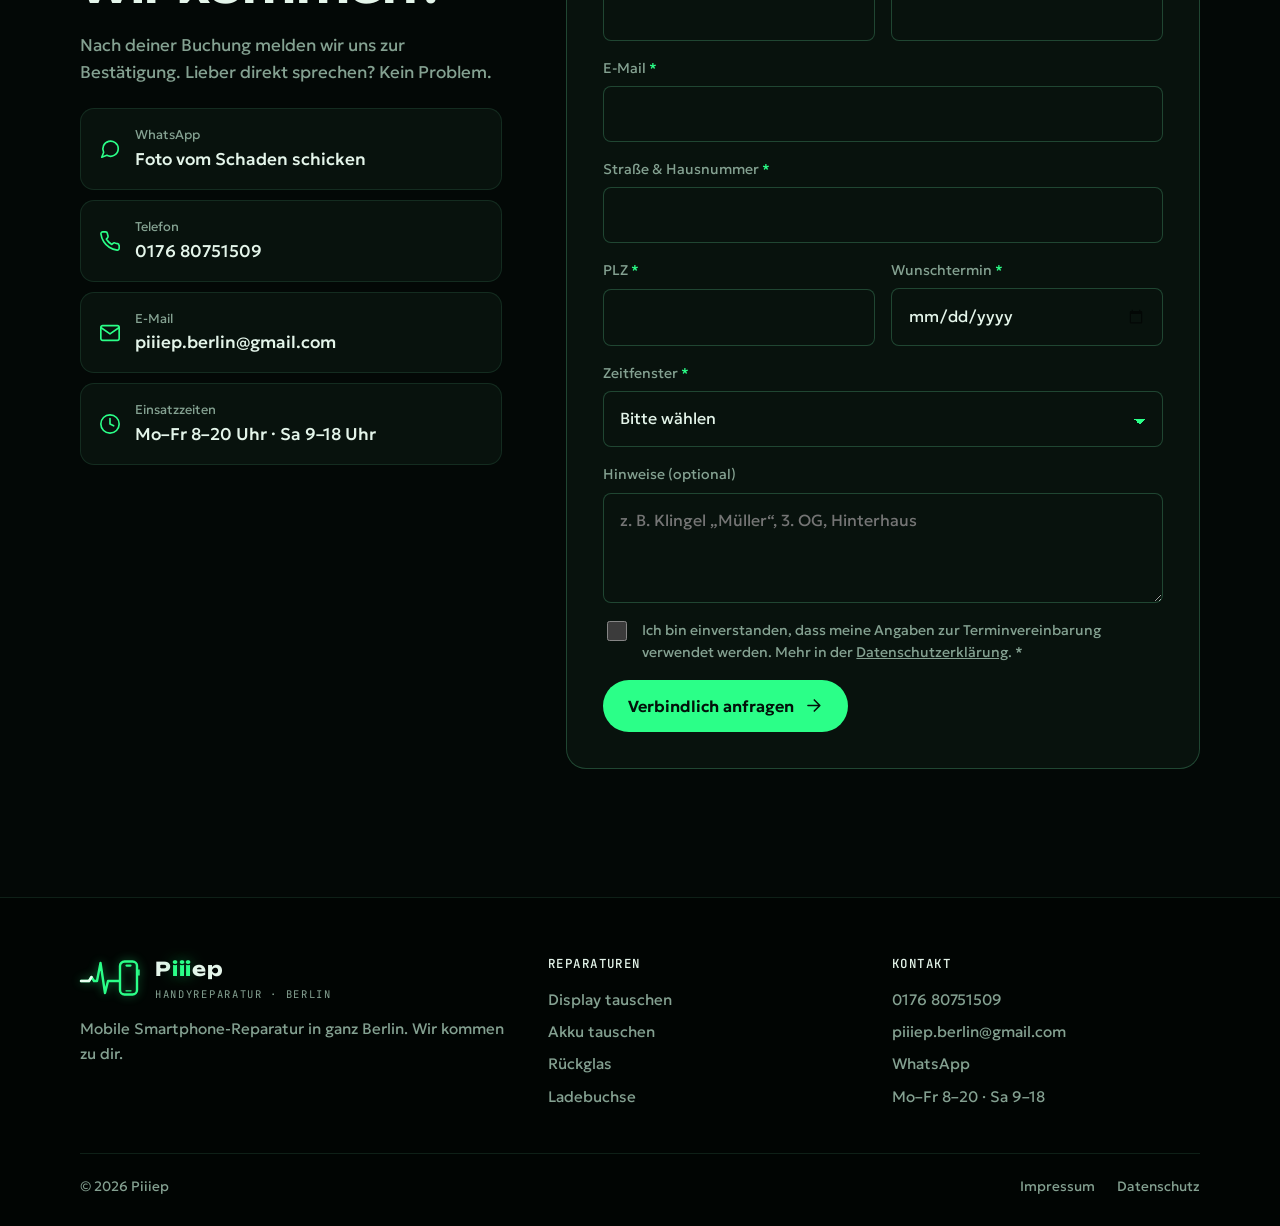
==== commit ec34a4b2: "Logo: Handy wie ein iPhone Co-Authored-By: Claude Opus 5.5 <noreply@anthropic.com> Claude-Session: h" ====
--- a/index.html
+++ b/index.html
@@ -65,7 +65,7 @@
   <div class="wrap">
     <a class="logo" href="#top" aria-label="Piiiep – zur Startseite">
       <!-- Logo: EKG-Linie geht in ein Handy über (Farben in css/style.css, .logo) -->
-      <svg class="logo-mark" viewBox="0 0 64 36" aria-hidden="true"><path d="M1 21H9l2.5-4 2.5 4H17L20.5 3 25 33l3-12H36V9a5 5 0 0 1 5-5h14a5 5 0 0 1 5 5v18a5 5 0 0 1-5 5H41a5 5 0 0 1-5-5v-6" fill="none" stroke="#2bff88" stroke-width="2.4" stroke-linecap="round" stroke-linejoin="round"/><path class="blip" d="M1 21H9l2.5-4 2.5 4H17L20.5 3 25 33l3-12H36V9a5 5 0 0 1 5-5h14a5 5 0 0 1 5 5v18a5 5 0 0 1-5 5H41a5 5 0 0 1-5-5v-6" pathLength="100" fill="none" stroke="#eafff2" stroke-width="2.4" stroke-linecap="round" stroke-linejoin="round"/><path d="M45.5 8.5h5" stroke="#2bff88" stroke-width="2" stroke-linecap="round"/></svg>
+      <svg class="logo-mark" viewBox="0 0 64 36" aria-hidden="true"><path d="M1 21H9l2.5-4 2.5 4H17L20.5 3 25 33l3-12H40V6a4.5 4.5 0 0 1 4.5-4.5h8A4.5 4.5 0 0 1 57 6v24a4.5 4.5 0 0 1-4.5 4.5h-8A4.5 4.5 0 0 1 40 30v-9" fill="none" stroke="#2bff88" stroke-width="2.4" stroke-linecap="round" stroke-linejoin="round"/><path class="blip" d="M1 21H9l2.5-4 2.5 4H17L20.5 3 25 33l3-12H40V6a4.5 4.5 0 0 1 4.5-4.5h8A4.5 4.5 0 0 1 57 6v24a4.5 4.5 0 0 1-4.5 4.5h-8A4.5 4.5 0 0 1 40 30v-9" pathLength="100" fill="none" stroke="#eafff2" stroke-width="2.4" stroke-linecap="round" stroke-linejoin="round"/><path d="M46.5 5.6h4" stroke="#2bff88" stroke-width="2.2" stroke-linecap="round"/><path d="M46 30.8h5" stroke="#2bff88" stroke-width="1.3" stroke-linecap="round"/><path d="M58.9 10v5" stroke="#2bff88" stroke-width="1.6" stroke-linecap="round"/></svg>
       <span><span class="logo-name">P<span>iii</span>ep</span><span class="logo-sub">Handyreparatur · Berlin</span></span>
     </a>
     <button class="nav-toggle" type="button" aria-controls="nav" aria-expanded="false" aria-label="Menü"><span></span></button>
@@ -370,7 +370,7 @@
     <div class="footer-grid">
       <div>
         <a class="logo" href="#top">
-          <svg class="logo-mark" viewBox="0 0 64 36" aria-hidden="true"><path d="M1 21H9l2.5-4 2.5 4H17L20.5 3 25 33l3-12H36V9a5 5 0 0 1 5-5h14a5 5 0 0 1 5 5v18a5 5 0 0 1-5 5H41a5 5 0 0 1-5-5v-6" fill="none" stroke="#2bff88" stroke-width="2.4" stroke-linecap="round" stroke-linejoin="round"/><path class="blip" d="M1 21H9l2.5-4 2.5 4H17L20.5 3 25 33l3-12H36V9a5 5 0 0 1 5-5h14a5 5 0 0 1 5 5v18a5 5 0 0 1-5 5H41a5 5 0 0 1-5-5v-6" pathLength="100" fill="none" stroke="#eafff2" stroke-width="2.4" stroke-linecap="round" stroke-linejoin="round"/><path d="M45.5 8.5h5" stroke="#2bff88" stroke-width="2" stroke-linecap="round"/></svg>
+          <svg class="logo-mark" viewBox="0 0 64 36" aria-hidden="true"><path d="M1 21H9l2.5-4 2.5 4H17L20.5 3 25 33l3-12H40V6a4.5 4.5 0 0 1 4.5-4.5h8A4.5 4.5 0 0 1 57 6v24a4.5 4.5 0 0 1-4.5 4.5h-8A4.5 4.5 0 0 1 40 30v-9" fill="none" stroke="#2bff88" stroke-width="2.4" stroke-linecap="round" stroke-linejoin="round"/><path class="blip" d="M1 21H9l2.5-4 2.5 4H17L20.5 3 25 33l3-12H40V6a4.5 4.5 0 0 1 4.5-4.5h8A4.5 4.5 0 0 1 57 6v24a4.5 4.5 0 0 1-4.5 4.5h-8A4.5 4.5 0 0 1 40 30v-9" pathLength="100" fill="none" stroke="#eafff2" stroke-width="2.4" stroke-linecap="round" stroke-linejoin="round"/><path d="M46.5 5.6h4" stroke="#2bff88" stroke-width="2.2" stroke-linecap="round"/><path d="M46 30.8h5" stroke="#2bff88" stroke-width="1.3" stroke-linecap="round"/><path d="M58.9 10v5" stroke="#2bff88" stroke-width="1.6" stroke-linecap="round"/></svg>
           <span><span class="logo-name">P<span>iii</span>ep</span><span class="logo-sub">Handyreparatur · Berlin</span></span>
         </a>
         <p>Mobile Smartphone-Reparatur in ganz Berlin. Wir kommen zu dir.</p>
